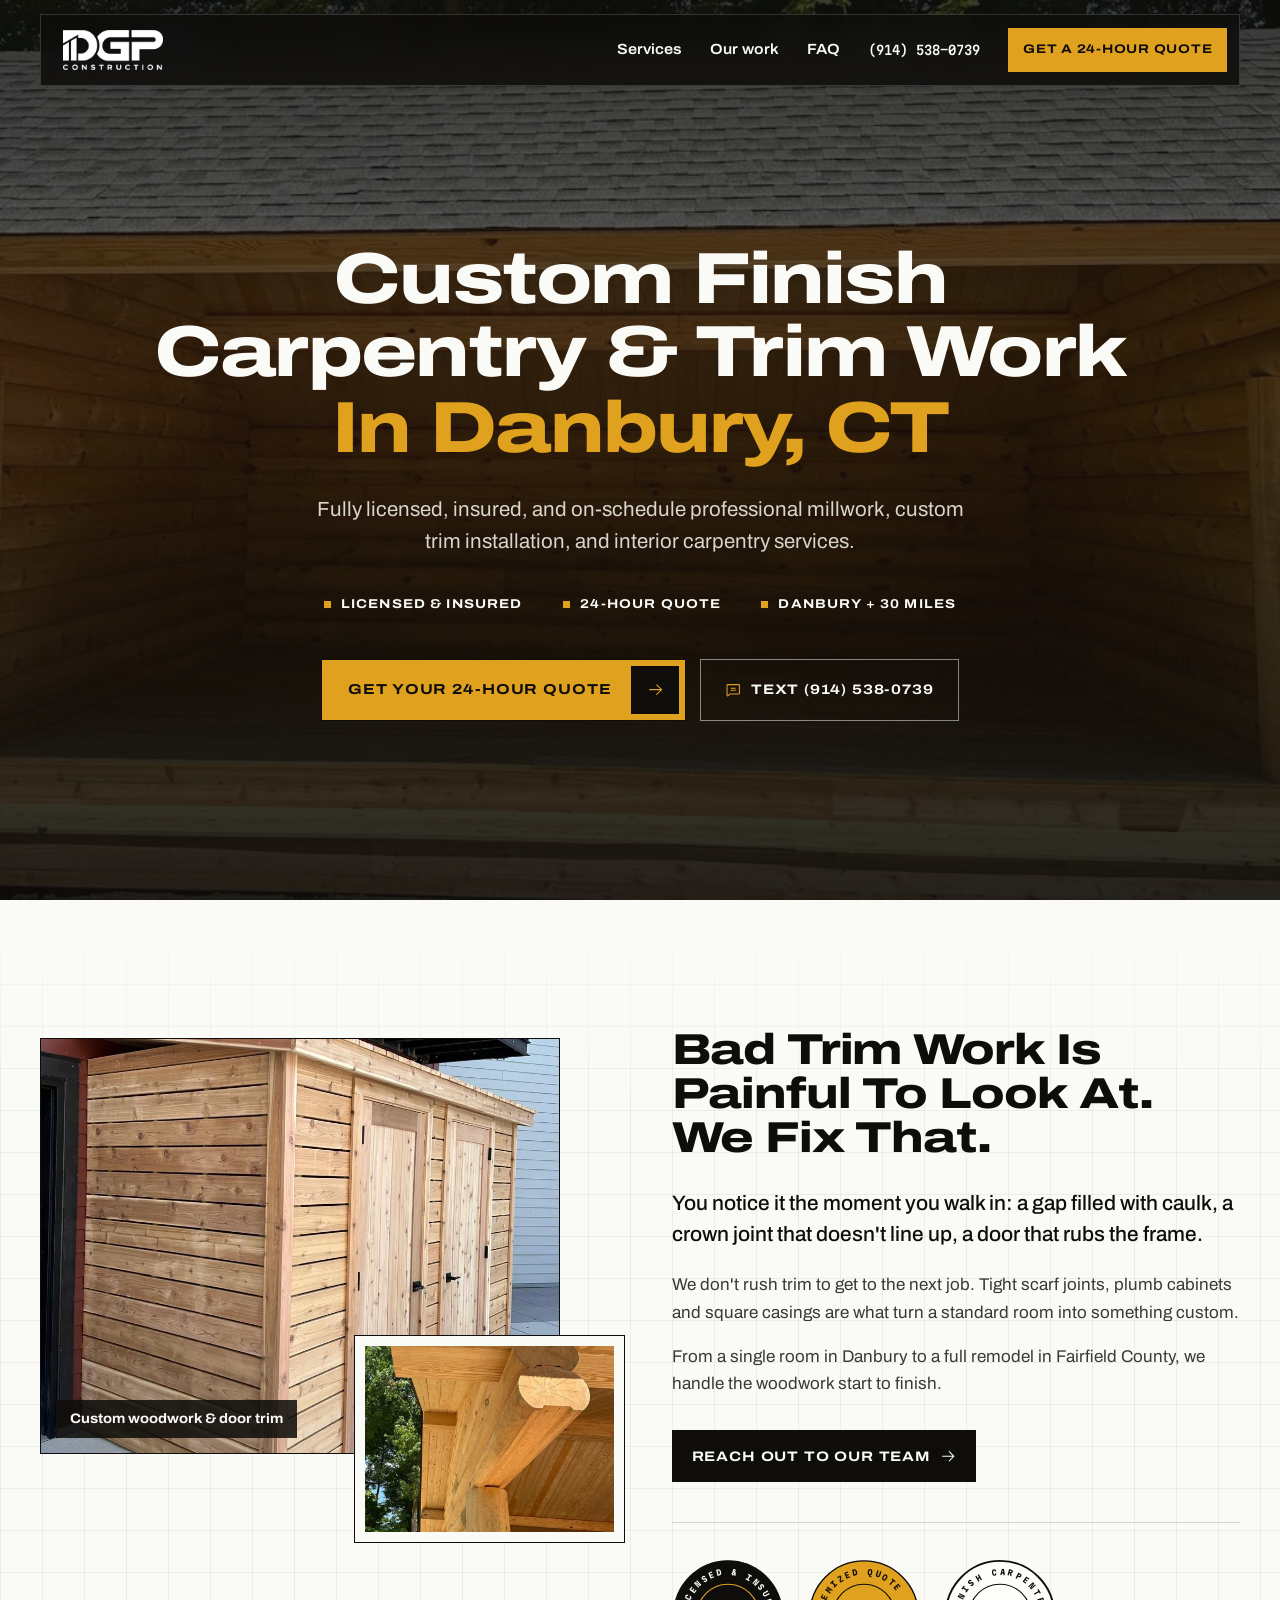
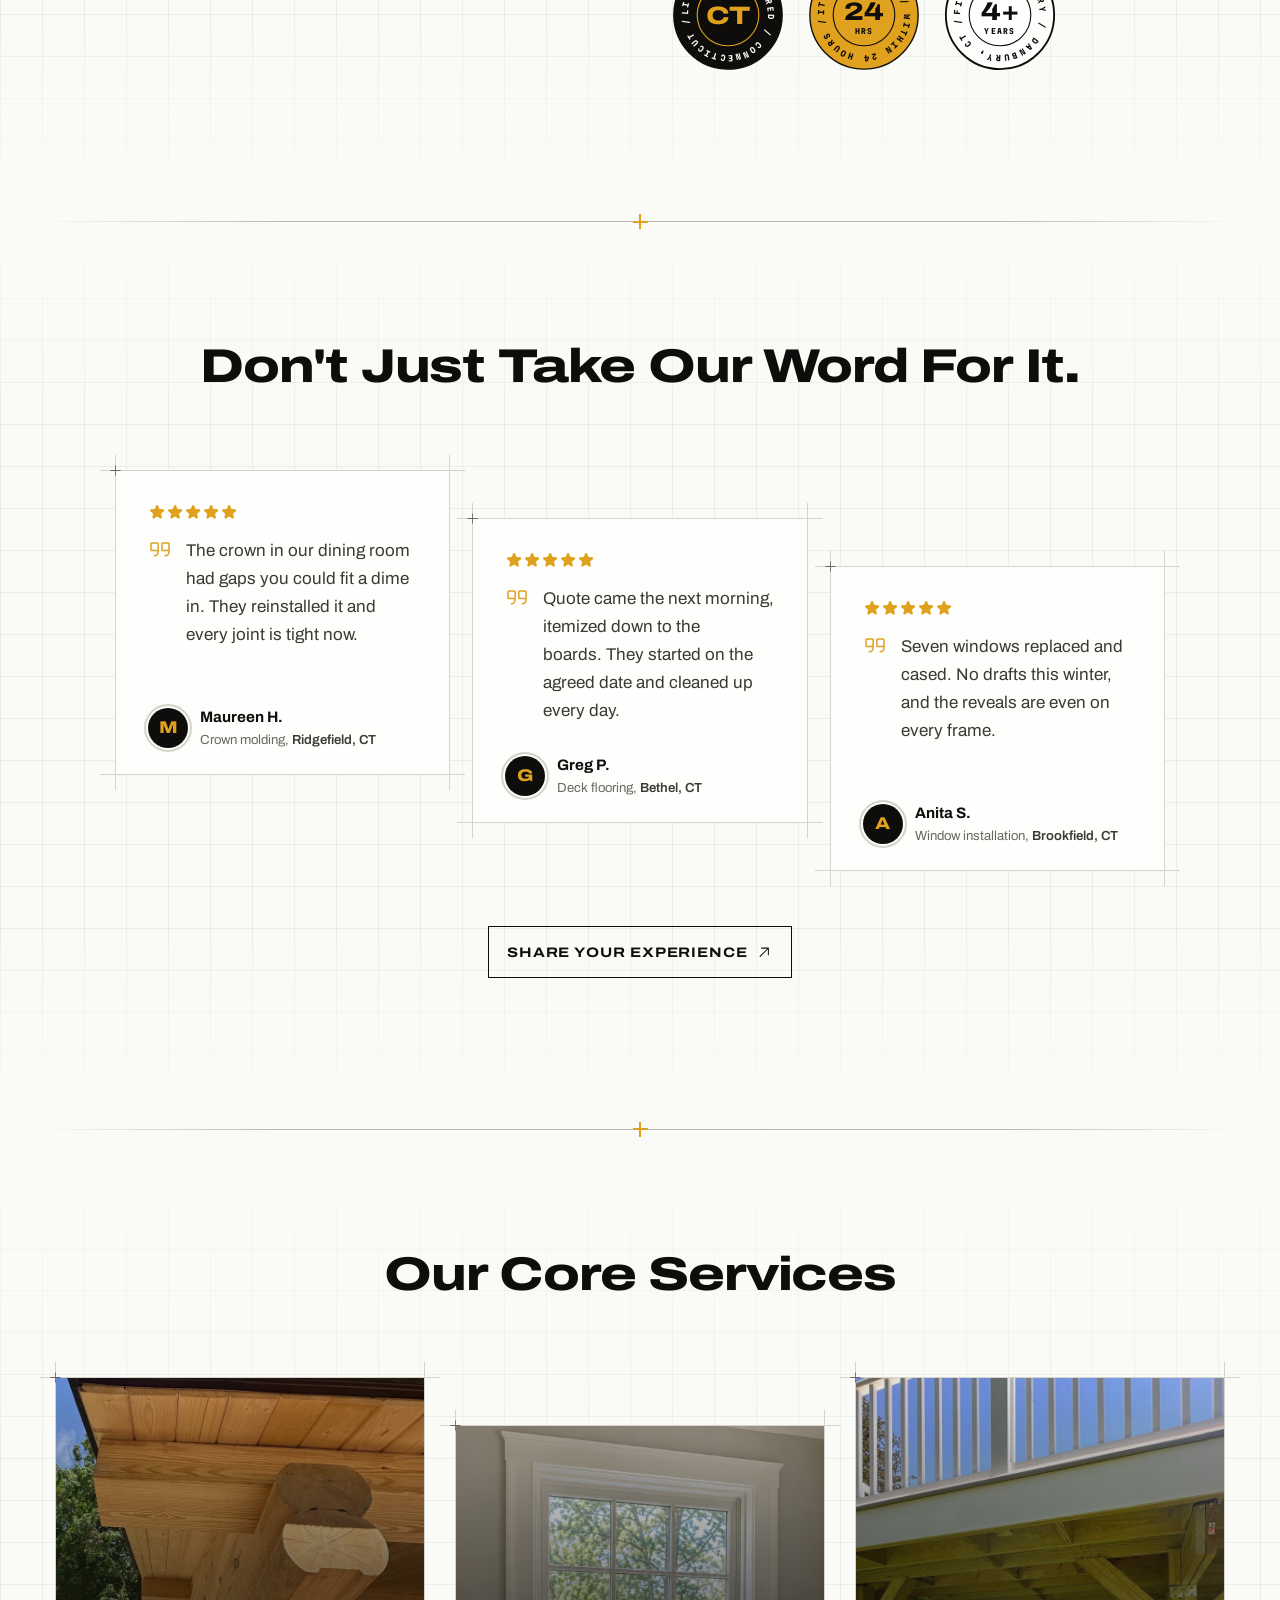
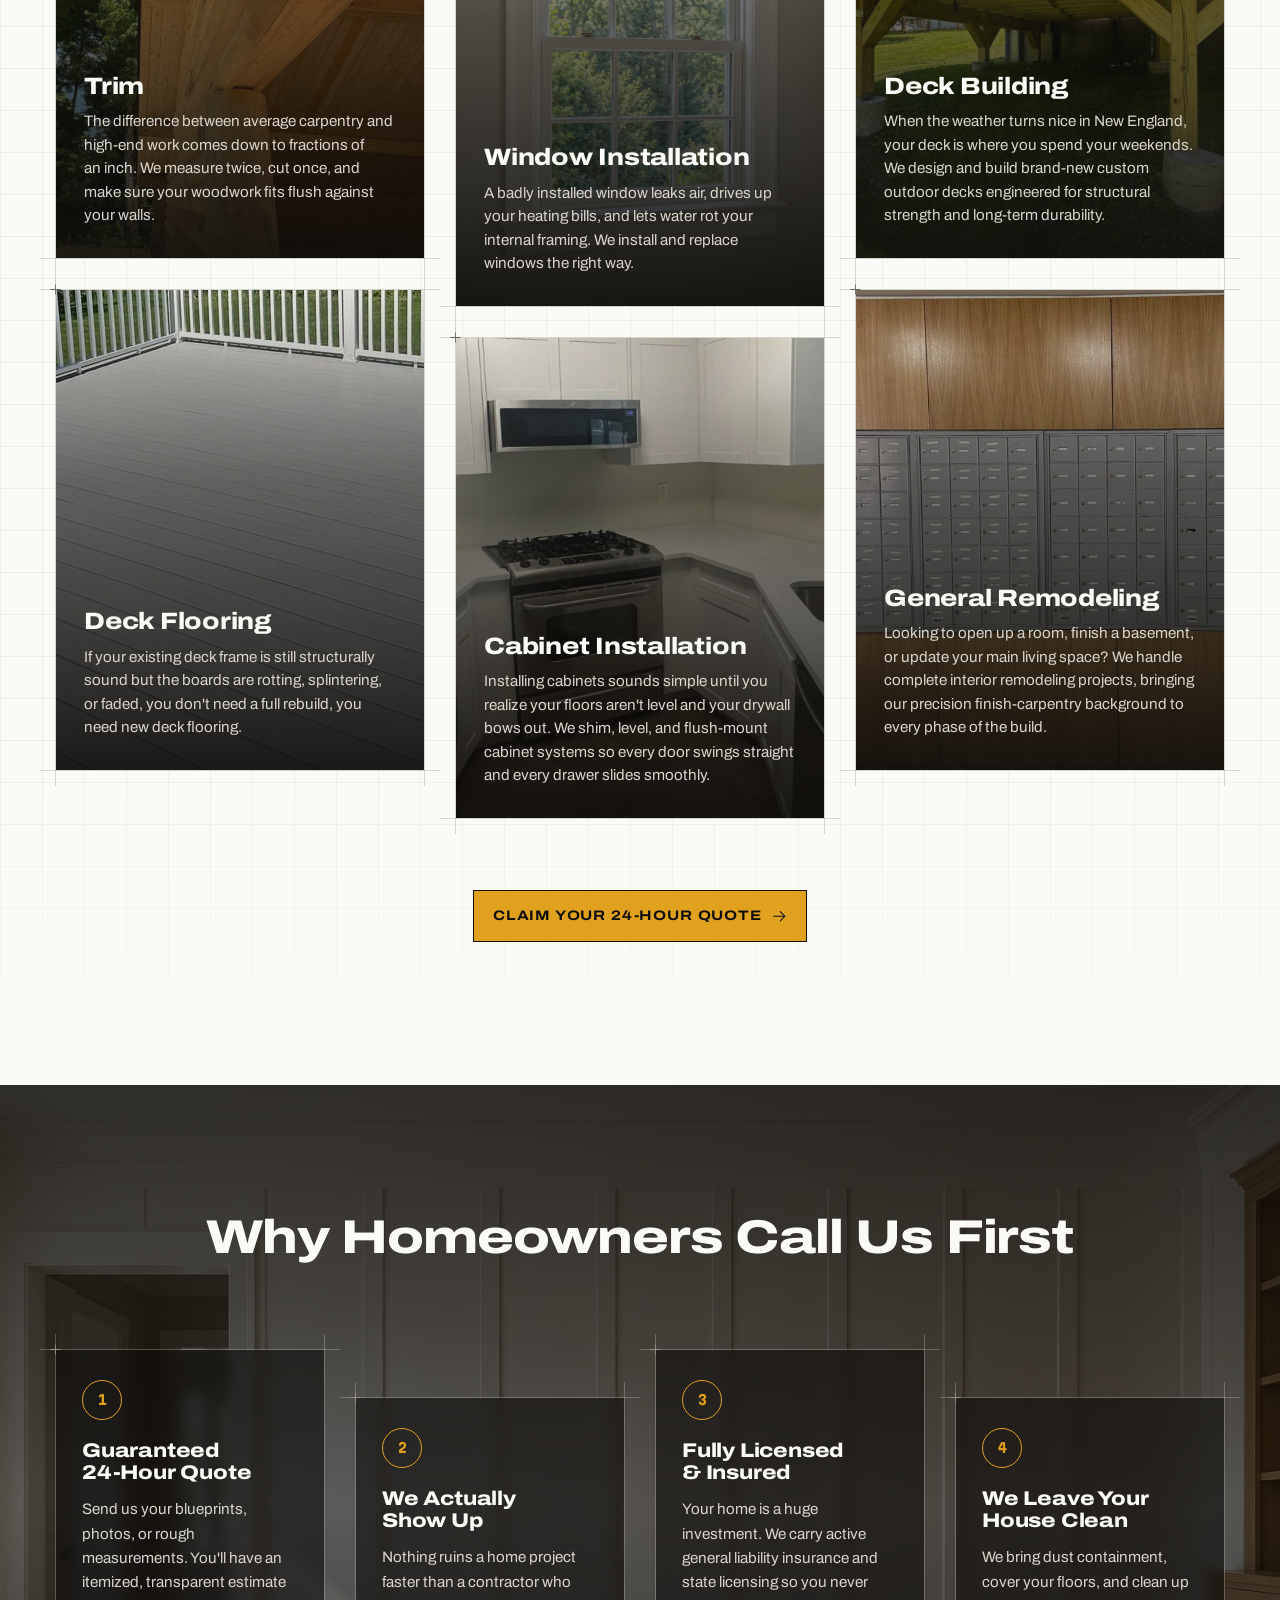
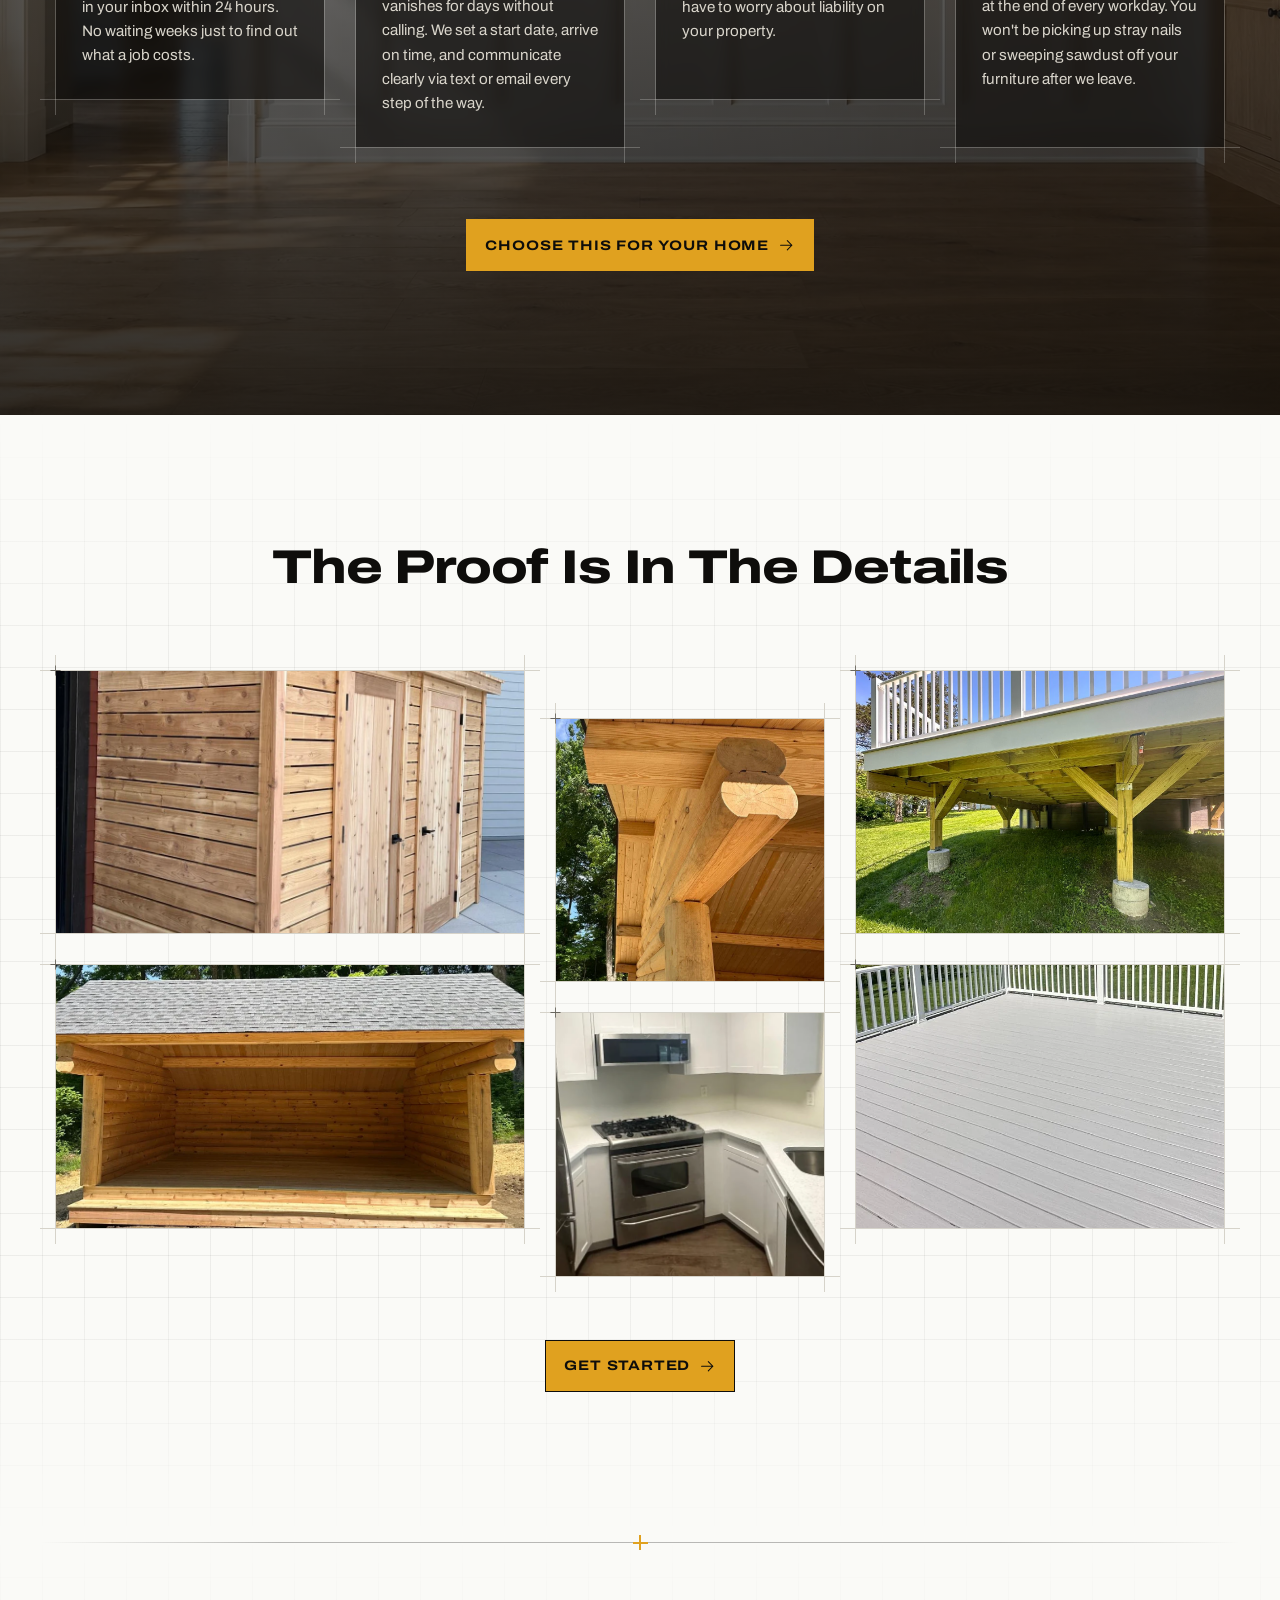
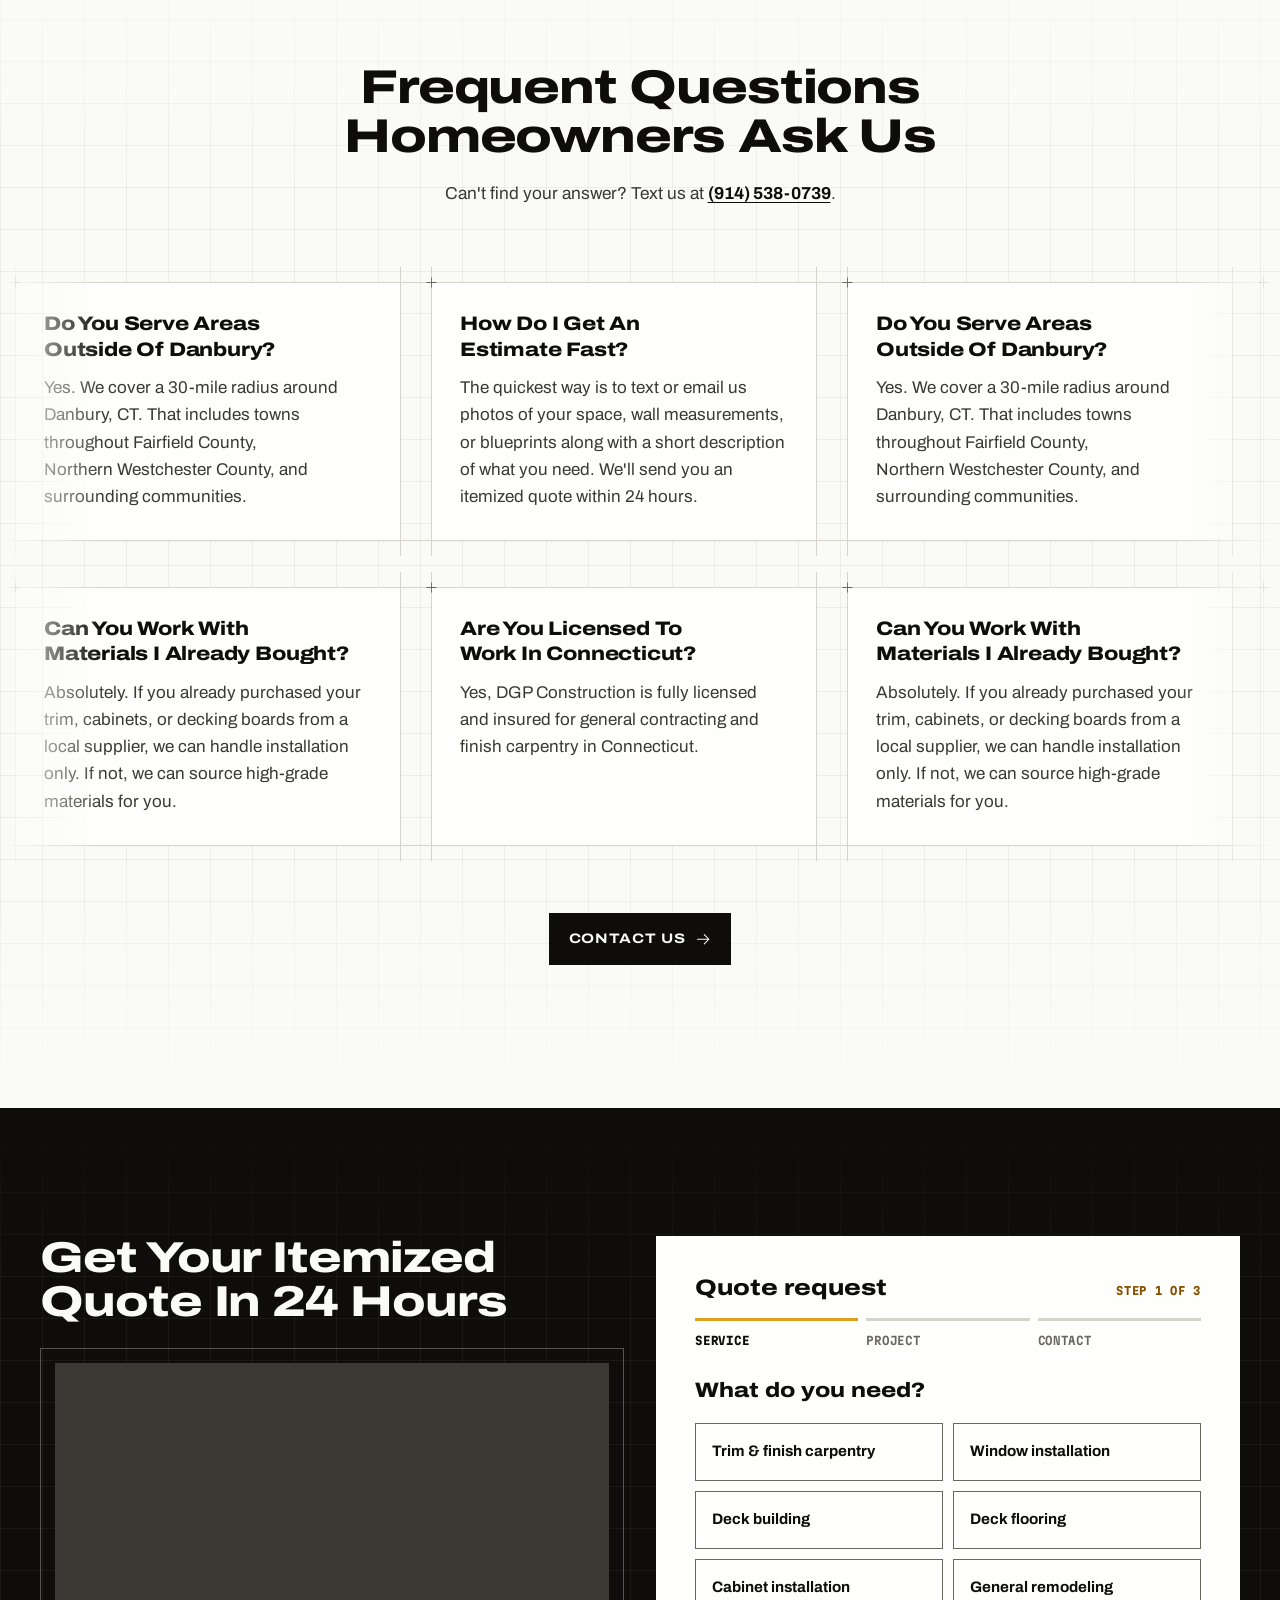
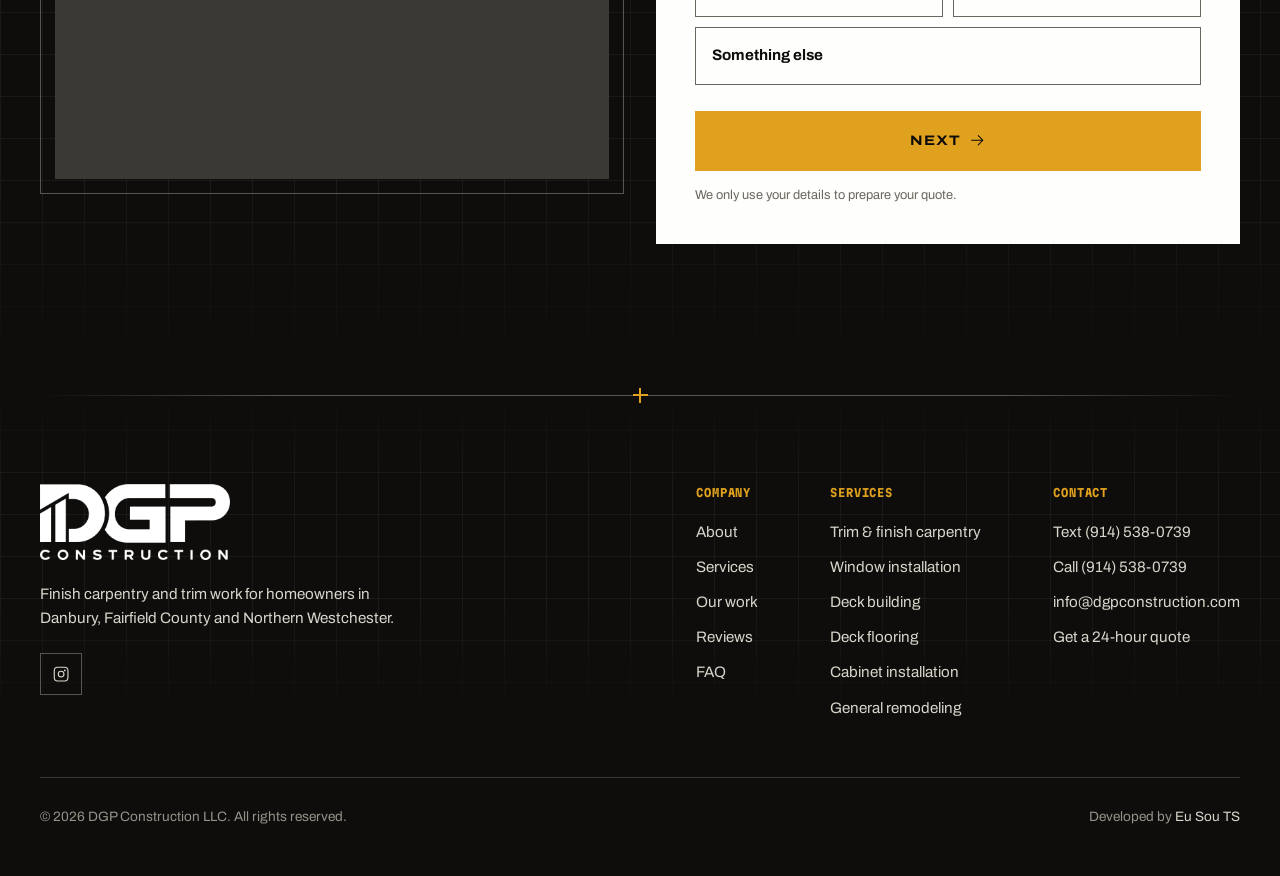
==== index.html @ db38c170 "DGP Construction one page site Static HTML/CSS/JS site for DGP Construction LLC (finish carpentry, D" ====
<!doctype html>
<html lang="en">
<head>
  <meta charset="utf-8">
  <meta name="viewport" content="width=device-width, initial-scale=1">
  <title>Finish Carpentry & Trim Work in Danbury, CT | DGP Construction</title>
  <meta name="description" content="Licensed and insured finish carpentry in Danbury, CT. Custom trim, window installation, decks, cabinet installation and remodeling. Itemized quote within 24 hours.">
  <meta name="theme-color" content="#0E0D0B">
  <link rel="icon" href="assets/img/favicon.webp" type="image/webp">
  <link rel="apple-touch-icon" href="assets/img/DGP-LOGO.webp">

  <meta property="og:type" content="website">
  <meta property="og:title" content="DGP Construction | Finish Carpentry & Trim in Danbury, CT">
  <meta property="og:description" content="Custom trim, windows, decks and cabinets. Send photos, get an itemized quote within 24 hours.">
  <meta property="og:image" content="assets/img/dgp-timber-pavilion.webp">
  <meta name="twitter:card" content="summary_large_image">

  <link rel="preload" href="assets/fonts/archivo-latin.woff2" as="font" type="font/woff2" crossorigin>
  <link rel="preload" href="assets/img/dgp-timber-pavilion.webp" as="image" fetchpriority="high">
  <link rel="stylesheet" href="assets/css/style.css">
  <script>
    (function (d) {
      if (window.matchMedia && !matchMedia("(prefers-reduced-motion: reduce)").matches) d.classList.add("js-draft");
      setTimeout(function () { if (!window.__dgp) d.classList.remove("js-draft"); }, 3000);
    })(document.documentElement);
  </script>

  <script type="application/ld+json">
  {
    "@context": "https://schema.org",
    "@type": "GeneralContractor",
    "name": "DGP Construction LLC",
    "telephone": "+1-914-538-0739",
    "email": "info@dgpconstruction.com",
    "image": "assets/img/DGP-LOGO.webp",
    "address": { "@type": "PostalAddress", "addressLocality": "Danbury", "addressRegion": "CT", "addressCountry": "US" },
    "areaServed": { "@type": "GeoCircle", "geoMidpoint": { "@type": "GeoCoordinates", "latitude": 41.3948, "longitude": -73.454 }, "geoRadius": "48280" },
    "sameAs": ["https://www.instagram.com/dgpconstruction_/"],
    "makesOffer": [
      { "@type": "Offer", "itemOffered": { "@type": "Service", "name": "Trim and finish carpentry" } },
      { "@type": "Offer", "itemOffered": { "@type": "Service", "name": "Window installation" } },
      { "@type": "Offer", "itemOffered": { "@type": "Service", "name": "Deck building" } },
      { "@type": "Offer", "itemOffered": { "@type": "Service", "name": "Deck flooring" } },
      { "@type": "Offer", "itemOffered": { "@type": "Service", "name": "Cabinet installation" } },
      { "@type": "Offer", "itemOffered": { "@type": "Service", "name": "General remodeling" } }
    ]
  }
  </script>
</head>
<body>
  <a class="skip" href="#main">Skip to content</a>

  <!-- ============ HEADER ============ -->
  <header class="site-header" id="top">
    <div class="wrap">
      <div class="header-row">
      <a class="brand" href="#hero" aria-label="DGP Construction, back to top">
        <img src="assets/img/DGP-LOGO-WHITE.webp" alt="DGP Construction" width="1100" height="440">
      </a>
      <nav class="nav" id="nav" aria-label="Main">
        <a href="#services">Services</a>
        <a href="#work">Our work</a>
        <a href="#faq">FAQ</a>
        <a class="nav-phone" href="tel:+19145380739">(914) 538-0739</a>
      </nav>
      <a class="btn btn-gold btn-sm header-cta" href="#quote">Get a 24-hour quote</a>
      <button class="nav-toggle" type="button" aria-expanded="false" aria-controls="nav" aria-label="Open menu">
        <span></span><span></span>
      </button>
    </div>
    </div>
  </header>

  <main id="main">

    <!-- ============ HERO ============ -->
    <section class="hero" id="hero" aria-labelledby="hero-title">
      <div class="hero-bg" aria-hidden="true">
        <!-- Selected photograph from the client-provided Google Drive; see docs/images/SELECTION.json. -->
        <img src="assets/img/dgp-timber-pavilion.webp" alt="" width="1365" height="635" fetchpriority="high">
      </div>
      <div class="wrap hero-inner">
        <h1 id="hero-title"><span class="h1-main">Custom finish carpentry &amp; trim work</span> <span class="h1-accent">in Danbury, CT</span></h1>
        <p class="lede">Fully licensed, insured, and on-schedule professional millwork, custom trim installation, and interior carpentry services.</p>
        <ul class="hero-proof" aria-label="What you get">
          <li>Licensed &amp; insured</li>
          <li>24-hour quote</li>
          <li>Danbury + 30 miles</li>
        </ul>
        <div class="hero-actions">
          <a class="btn btn-gold btn-hero" href="#quote"><span>Get your 24-hour quote</span><span class="btn-ico" aria-hidden="true"><svg class="ico"><use href="#i-arrow-right"/></svg></span></a>
          <a class="btn btn-ghost" href="sms:+19145380739"><svg class="ico" aria-hidden="true"><use href="#i-chat-text"/></svg>Text (914) 538-0739</a>
        </div>
      </div>
    </section>

    <!-- ============ ABOUT ============ -->
    <section class="about sheet" id="about" aria-labelledby="about-title">
      <div class="wrap about-grid">
        <!-- Selected client-provided project photography; see docs/images/SELECTION.json. -->
        <div class="about-media">
          <figure class="about-main">
            <img src="assets/img/dgp-custom-cedar-storage.webp" alt="Completed custom wood storage enclosure with two framed doors" loading="lazy" width="980" height="1070">
            <figcaption class="photo-tag">Custom woodwork &amp; door trim</figcaption>
          </figure>
          <figure class="about-inset">
            <img src="assets/img/dgp-timber-joinery.webp" alt="Close-up of a completed timber beam, post and wood ceiling joint" loading="lazy" width="790" height="1080">
          </figure>
        </div>

        <div class="about-copy">
          <h2 id="about-title"><span class="h2-line">Bad trim work is</span> <span class="h2-line">painful to look at.</span> <span class="h2-line">We fix that.</span></h2>
          <p class="about-lead">You notice it the moment you walk in: a gap filled with caulk, a crown joint that doesn't line up, a door that rubs the frame.</p>
          <p>We don't rush trim to get to the next job. Tight scarf joints, plumb cabinets and square casings are what turn a standard room into something custom.</p>
          <p>From a single room in Danbury to a full remodel in Fairfield County, we handle the woodwork start to finish.</p>
          <a class="btn btn-ink" href="#quote">Reach out to our team <svg class="ico" aria-hidden="true"><use href="#i-arrow-right"/></svg></a>
          <!-- seals show client-declared facts only (no third-party certifications) -->
          <div class="seals">
            <svg class="seal seal-ink" viewBox="0 0 120 120" role="img" aria-label="Licensed and insured in Connecticut">
              <defs><path id="seal-a" d="M60 60 m-43 0 a43 43 0 1 1 86 0 a43 43 0 1 1 -86 0"/></defs>
              <circle class="seal-disc" cx="60" cy="60" r="58"/>
              <circle class="seal-inner" cx="60" cy="60" r="33"/>
              <text class="seal-ring"><textPath href="#seal-a" textLength="266" lengthAdjust="spacing">LICENSED &amp; INSURED / CONNECTICUT /</textPath></text>
              <text class="seal-big" x="60" y="70" text-anchor="middle">CT</text>
              
            </svg>
            <svg class="seal seal-gold" viewBox="0 0 120 120" role="img" aria-label="Itemized quote within 24 hours">
              <defs><path id="seal-b" d="M60 60 m-43 0 a43 43 0 1 1 86 0 a43 43 0 1 1 -86 0"/></defs>
              <circle class="seal-disc" cx="60" cy="60" r="58"/>
              <circle class="seal-inner" cx="60" cy="60" r="33"/>
              <text class="seal-ring"><textPath href="#seal-b" textLength="266" lengthAdjust="spacing">ITEMIZED QUOTE / WITHIN 24 HOURS /</textPath></text>
              <text class="seal-big" x="60" y="65" text-anchor="middle">24</text>
              <text class="seal-small" x="60" y="80" text-anchor="middle">HRS</text>
            </svg>
            <svg class="seal seal-line" viewBox="0 0 120 120" role="img" aria-label="Over 4 years of finish carpentry experience">
              <defs><path id="seal-c" d="M60 60 m-43 0 a43 43 0 1 1 86 0 a43 43 0 1 1 -86 0"/></defs>
              <circle class="seal-disc" cx="60" cy="60" r="58"/>
              <circle class="seal-inner" cx="60" cy="60" r="33"/>
              <text class="seal-ring"><textPath href="#seal-c" textLength="266" lengthAdjust="spacing">FINISH CARPENTRY / DANBURY, CT /</textPath></text>
              <text class="seal-big" x="60" y="65" text-anchor="middle">4+</text>
              <text class="seal-small" x="60" y="80" text-anchor="middle">YEARS</text>
            </svg>
          </div>
        </div>
      </div>
    </section>

    <!-- ============ REVIEWS ============ -->
    <!--
      EXAMPLE TESTIMONIALS. These are layout placeholders, NOT real reviews.
      Replace every quote, name and town below with real client reviews
      (Google Business Profile) before the site goes live.
    -->
    <section class="reviews sheet" id="reviews" aria-labelledby="reviews-title">
      <div class="wrap">
        <div class="reviews-head">
          <h2 id="reviews-title">Don't just take our word for it.</h2>
        </div>
        <div class="t-grid">
          <figure class="t-card" data-placeholder="review">
            <span class="t-v t-l" aria-hidden="true"></span><span class="t-v t-r" aria-hidden="true"></span>
            <span class="t-h t-t" aria-hidden="true"></span><span class="t-h t-b" aria-hidden="true"></span>
            <svg class="t-decor" aria-hidden="true"><use href="#i-plus"/></svg>
            <div class="t-body">
              <div class="stars" role="img" aria-label="5 out of 5 stars"><svg viewBox="0 0 100 20" aria-hidden="true"><use href="#stars5"/></svg></div>
              <blockquote>
                <svg class="t-quote" aria-hidden="true"><use href="#i-quotes"/></svg>
                <p>The crown in our dining room had gaps you could fit a dime in. They reinstalled it and every joint is tight now.</p>
              </blockquote>
            </div>
            <figcaption>
              <span class="t-avatar" aria-hidden="true">M</span>
              <span class="t-who"><cite>Maureen H.</cite><span class="t-role">Crown molding, <b>Ridgefield, CT</b></span></span>
            </figcaption>
          </figure>
          <figure class="t-card" data-placeholder="review">
            <span class="t-v t-l" aria-hidden="true"></span><span class="t-v t-r" aria-hidden="true"></span>
            <span class="t-h t-t" aria-hidden="true"></span><span class="t-h t-b" aria-hidden="true"></span>
            <svg class="t-decor" aria-hidden="true"><use href="#i-plus"/></svg>
            <div class="t-body">
              <div class="stars" role="img" aria-label="5 out of 5 stars"><svg viewBox="0 0 100 20" aria-hidden="true"><use href="#stars5"/></svg></div>
              <blockquote>
                <svg class="t-quote" aria-hidden="true"><use href="#i-quotes"/></svg>
                <p>Quote came the next morning, itemized down to the boards. They started on the agreed date and cleaned up every day.</p>
              </blockquote>
            </div>
            <figcaption>
              <span class="t-avatar" aria-hidden="true">G</span>
              <span class="t-who"><cite>Greg P.</cite><span class="t-role">Deck flooring, <b>Bethel, CT</b></span></span>
            </figcaption>
          </figure>
          <figure class="t-card" data-placeholder="review">
            <span class="t-v t-l" aria-hidden="true"></span><span class="t-v t-r" aria-hidden="true"></span>
            <span class="t-h t-t" aria-hidden="true"></span><span class="t-h t-b" aria-hidden="true"></span>
            <svg class="t-decor" aria-hidden="true"><use href="#i-plus"/></svg>
            <div class="t-body">
              <div class="stars" role="img" aria-label="5 out of 5 stars"><svg viewBox="0 0 100 20" aria-hidden="true"><use href="#stars5"/></svg></div>
              <blockquote>
                <svg class="t-quote" aria-hidden="true"><use href="#i-quotes"/></svg>
                <p>Seven windows replaced and cased. No drafts this winter, and the reveals are even on every frame.</p>
              </blockquote>
            </div>
            <figcaption>
              <span class="t-avatar" aria-hidden="true">A</span>
              <span class="t-who"><cite>Anita S.</cite><span class="t-role">Window installation, <b>Brookfield, CT</b></span></span>
            </figcaption>
          </figure>
        </div>
        <div class="reviews-cta">
          <!-- Replace with the Google Business Profile review link once the profile is live -->
          <a class="btn btn-line" href="https://www.google.com/search?q=DGP+Construction+Danbury+CT" target="_blank" rel="noopener">Share your experience <svg class="ico" aria-hidden="true"><use href="#i-arrow-up-right"/></svg></a>
        </div>
      </div>
    </section>

    <!-- ============ SERVICES ============ -->
    <section class="services sheet" id="services" aria-labelledby="services-title">
      <div class="wrap">
        <div class="services-head">
          <h2 id="services-title">Our core services</h2>
        </div>
        <!-- Client photography with one generated illustration for Window Installation. See docs/images/SELECTION.json and GENERATED.json. -->
        <div class="s-grid">
          <article class="s-card">
            <span class="t-v t-l" aria-hidden="true"></span><span class="t-v t-r" aria-hidden="true"></span>
            <span class="t-h t-t" aria-hidden="true"></span><span class="t-h t-b" aria-hidden="true"></span>
            <svg class="t-decor" aria-hidden="true"><use href="#i-plus"/></svg>
            <div class="s-media"><img src="assets/img/dgp-timber-joinery.webp" alt="Close-up of a completed timber beam, post and wood ceiling joint" loading="lazy" width="790" height="1080"></div>
            <div class="s-body">
              <h3>Trim</h3>
              <p>The difference between average carpentry and high-end work comes down to fractions of an inch. We measure twice, cut once, and make sure your woodwork fits flush against your walls.</p>
            </div>
          </article>
          <article class="s-card">
            <span class="t-v t-l" aria-hidden="true"></span><span class="t-v t-r" aria-hidden="true"></span>
            <span class="t-h t-t" aria-hidden="true"></span><span class="t-h t-b" aria-hidden="true"></span>
            <svg class="t-decor" aria-hidden="true"><use href="#i-plus"/></svg>
            <!-- Generated illustrative image requested by the client; provenance and prompt in docs/images/GENERATED.json. -->
            <div class="s-media"><img src="assets/img/svc-window-generated.webp" alt="A clean double-hung window with white wood casing, sill and apron" loading="lazy" width="1122" height="1402"></div>
            <div class="s-body">
              <h3>Window installation</h3>
              <p>A badly installed window leaks air, drives up your heating bills, and lets water rot your internal framing. We install and replace windows the right way.</p>
            </div>
          </article>
          <article class="s-card">
            <span class="t-v t-l" aria-hidden="true"></span><span class="t-v t-r" aria-hidden="true"></span>
            <span class="t-h t-t" aria-hidden="true"></span><span class="t-h t-b" aria-hidden="true"></span>
            <svg class="t-decor" aria-hidden="true"><use href="#i-plus"/></svg>
            <div class="s-media"><img src="assets/img/dgp-deck-structure.webp" alt="Completed raised deck with wood posts, bracing and white railings" loading="lazy" width="1300" height="1000"></div>
            <div class="s-body">
              <h3>Deck building</h3>
              <p>When the weather turns nice in New England, your deck is where you spend your weekends. We design and build brand-new custom outdoor decks engineered for structural strength and long-term durability.</p>
            </div>
          </article>
          <article class="s-card">
            <span class="t-v t-l" aria-hidden="true"></span><span class="t-v t-r" aria-hidden="true"></span>
            <span class="t-h t-t" aria-hidden="true"></span><span class="t-h t-b" aria-hidden="true"></span>
            <svg class="t-decor" aria-hidden="true"><use href="#i-plus"/></svg>
            <div class="s-media"><img src="assets/img/dgp-composite-deck-floor.webp" alt="Clean installed composite deck boards with evenly spaced joints" loading="lazy" width="730" height="480"></div>
            <div class="s-body">
              <h3>Deck flooring</h3>
              <p>If your existing deck frame is still structurally sound but the boards are rotting, splintering, or faded, you don't need a full rebuild, you need new deck flooring.</p>
            </div>
          </article>
          <article class="s-card">
            <span class="t-v t-l" aria-hidden="true"></span><span class="t-v t-r" aria-hidden="true"></span>
            <span class="t-h t-t" aria-hidden="true"></span><span class="t-h t-b" aria-hidden="true"></span>
            <svg class="t-decor" aria-hidden="true"><use href="#i-plus"/></svg>
            <div class="s-media"><img src="assets/img/dgp-white-cabinet-detail.webp" alt="Detail of installed white Shaker cabinets, stainless microwave and range" loading="lazy" width="550" height="615"></div>
            <div class="s-body">
              <h3>Cabinet installation</h3>
              <p>Installing cabinets sounds simple until you realize your floors aren't level and your drywall bows out. We shim, level, and flush-mount cabinet systems so every door swings straight and every drawer slides smoothly.</p>
            </div>
          </article>
          <article class="s-card">
            <span class="t-v t-l" aria-hidden="true"></span><span class="t-v t-r" aria-hidden="true"></span>
            <span class="t-h t-t" aria-hidden="true"></span><span class="t-h t-b" aria-hidden="true"></span>
            <svg class="t-decor" aria-hidden="true"><use href="#i-plus"/></svg>
            <div class="s-media"><img src="assets/img/dgp-wood-paneling.webp" alt="Completed wood wall paneling surrounding a bank of mailboxes" loading="lazy" width="1440" height="760"></div>
            <div class="s-body">
              <h3>General remodeling</h3>
              <p>Looking to open up a room, finish a basement, or update your main living space? We handle complete interior remodeling projects, bringing our precision finish-carpentry background to every phase of the build.</p>
            </div>
          </article>
        </div>
        <div class="section-cta">
          <a class="btn btn-gold" href="#quote">Claim your 24-hour quote <svg class="ico" aria-hidden="true"><use href="#i-arrow-right"/></svg></a>
        </div>
      </div>
    </section>

    <!-- ============ WHY US ============ -->
    <section class="why sheet sheet-dark" id="why" aria-labelledby="why-title">
      <div class="why-bg" aria-hidden="true">
        <!-- Generated illustrative background requested by the client; see docs/images/GENERATED.json. -->
        <img src="assets/img/why-finish-carpentry-generated.webp" alt="" loading="lazy" width="1536" height="1024">
      </div>
      <div class="wrap">
        <h2 id="why-title">Why homeowners call us first</h2>
        <ol class="why-cards">
          <li class="w-card">
            <span class="t-v t-l" aria-hidden="true"></span><span class="t-v t-r" aria-hidden="true"></span>
            <span class="t-h t-t" aria-hidden="true"></span><span class="t-h t-b" aria-hidden="true"></span>
            <svg class="t-decor" aria-hidden="true"><use href="#i-plus"/></svg>
            <span class="w-num" aria-hidden="true">1</span>
            <h3>Guaranteed 24-hour quote</h3>
            <p>Send us your blueprints, photos, or rough measurements. You'll have an itemized, transparent estimate in your inbox within 24 hours. No waiting weeks just to find out what a job costs.</p>
          </li>
          <li class="w-card">
            <span class="t-v t-l" aria-hidden="true"></span><span class="t-v t-r" aria-hidden="true"></span>
            <span class="t-h t-t" aria-hidden="true"></span><span class="t-h t-b" aria-hidden="true"></span>
            <svg class="t-decor" aria-hidden="true"><use href="#i-plus"/></svg>
            <span class="w-num" aria-hidden="true">2</span>
            <h3>We actually show up</h3>
            <p>Nothing ruins a home project faster than a contractor who vanishes for days without calling. We set a start date, arrive on time, and communicate clearly via text or email every step of the way.</p>
          </li>
          <li class="w-card">
            <span class="t-v t-l" aria-hidden="true"></span><span class="t-v t-r" aria-hidden="true"></span>
            <span class="t-h t-t" aria-hidden="true"></span><span class="t-h t-b" aria-hidden="true"></span>
            <svg class="t-decor" aria-hidden="true"><use href="#i-plus"/></svg>
            <span class="w-num" aria-hidden="true">3</span>
            <h3>Fully licensed &amp; insured</h3>
            <p>Your home is a huge investment. We carry active general liability insurance and state licensing so you never have to worry about liability on your property.</p>
          </li>
          <li class="w-card">
            <span class="t-v t-l" aria-hidden="true"></span><span class="t-v t-r" aria-hidden="true"></span>
            <span class="t-h t-t" aria-hidden="true"></span><span class="t-h t-b" aria-hidden="true"></span>
            <svg class="t-decor" aria-hidden="true"><use href="#i-plus"/></svg>
            <span class="w-num" aria-hidden="true">4</span>
            <h3>We leave your house clean</h3>
            <p>We bring dust containment, cover your floors, and clean up at the end of every workday. You won't be picking up stray nails or sweeping sawdust off your furniture after we leave.</p>
          </li>
        </ol>
        <div class="why-cta">
          <a class="btn btn-gold" href="#quote">Choose this for your home <svg class="ico" aria-hidden="true"><use href="#i-arrow-right"/></svg></a>
        </div>
      </div>
    </section>

    <!-- ============ PORTFOLIO ============ -->
    <!-- Selected client-provided project photography; see docs/images/SELECTION.json. -->
    <section class="work sheet" id="work" aria-labelledby="work-title">
      <div class="wrap">
        <div class="work-head">
          <h2 id="work-title">The proof is in the details</h2>
        </div>
        <div class="gallery">
          <figure class="g g-a"><span class="t-v t-l" aria-hidden="true"></span><span class="t-v t-r" aria-hidden="true"></span><span class="t-h t-t" aria-hidden="true"></span><span class="t-h t-b" aria-hidden="true"></span><svg class="t-decor" aria-hidden="true"><use href="#i-plus"/></svg><div class="g-img"><img src="assets/img/dgp-custom-cedar-storage.webp" alt="Completed custom wood storage enclosure with two framed doors" loading="lazy" width="980" height="1070"></div></figure>
          <figure class="g g-b"><span class="t-v t-l" aria-hidden="true"></span><span class="t-v t-r" aria-hidden="true"></span><span class="t-h t-t" aria-hidden="true"></span><span class="t-h t-b" aria-hidden="true"></span><svg class="t-decor" aria-hidden="true"><use href="#i-plus"/></svg><div class="g-img"><img src="assets/img/dgp-timber-joinery.webp" alt="Close-up of a completed timber beam, post and wood ceiling joint" loading="lazy" width="790" height="1080"></div></figure>
          <figure class="g g-c"><span class="t-v t-l" aria-hidden="true"></span><span class="t-v t-r" aria-hidden="true"></span><span class="t-h t-t" aria-hidden="true"></span><span class="t-h t-b" aria-hidden="true"></span><svg class="t-decor" aria-hidden="true"><use href="#i-plus"/></svg><div class="g-img"><img src="assets/img/dgp-white-cabinet-detail.webp" alt="Detail of installed white Shaker cabinets, stainless microwave and range" loading="lazy" width="550" height="615"></div></figure>
          <figure class="g g-d"><span class="t-v t-l" aria-hidden="true"></span><span class="t-v t-r" aria-hidden="true"></span><span class="t-h t-t" aria-hidden="true"></span><span class="t-h t-b" aria-hidden="true"></span><svg class="t-decor" aria-hidden="true"><use href="#i-plus"/></svg><div class="g-img"><img src="assets/img/dgp-deck-structure.webp" alt="Completed raised deck with wood posts, bracing and white railings" loading="lazy" width="1300" height="1000"></div></figure>
          <figure class="g g-e"><span class="t-v t-l" aria-hidden="true"></span><span class="t-v t-r" aria-hidden="true"></span><span class="t-h t-t" aria-hidden="true"></span><span class="t-h t-b" aria-hidden="true"></span><svg class="t-decor" aria-hidden="true"><use href="#i-plus"/></svg><div class="g-img"><img src="assets/img/dgp-timber-pavilion.webp" alt="Finished timber pavilion with a shingled roof and clean wood interior" loading="lazy" width="1365" height="635"></div></figure>
          <figure class="g g-f"><span class="t-v t-l" aria-hidden="true"></span><span class="t-v t-r" aria-hidden="true"></span><span class="t-h t-t" aria-hidden="true"></span><span class="t-h t-b" aria-hidden="true"></span><svg class="t-decor" aria-hidden="true"><use href="#i-plus"/></svg><div class="g-img"><img src="assets/img/dgp-composite-deck-floor.webp" alt="Clean installed composite deck boards with evenly spaced joints" loading="lazy" width="730" height="480"></div></figure>
        </div>
        <div class="work-cta">
          <a class="btn btn-gold" href="#quote">Get started <svg class="ico" aria-hidden="true"><use href="#i-arrow-right"/></svg></a>
        </div>
      </div>
    </section>

    <!-- ============ FAQ ============ -->
    <section class="faq sheet" id="faq" aria-labelledby="faq-title">
      <div class="wrap faq-head">
        <h2 id="faq-title">Frequent questions homeowners ask us</h2>
        <p class="faq-sub">Can't find your answer? Text us at <a href="sms:+19145380739">(914) 538-0739</a>.</p>
      </div>
      <div class="faq-rows">
        <div class="faq-row faq-row-a">
          <div class="faq-track">
          <div class="faq-group">
            <article class="faq-card">
              <span class="t-v t-l" aria-hidden="true"></span><span class="t-v t-r" aria-hidden="true"></span>
              <span class="t-h t-t" aria-hidden="true"></span><span class="t-h t-b" aria-hidden="true"></span>
              <svg class="t-decor" aria-hidden="true"><use href="#i-plus"/></svg>
              <h3>Do you serve areas outside of Danbury?</h3>
              <p>Yes. We cover a 30-mile radius around Danbury, CT. That includes towns throughout Fairfield County, Northern Westchester County, and surrounding communities.</p>
            </article>
            <article class="faq-card">
              <span class="t-v t-l" aria-hidden="true"></span><span class="t-v t-r" aria-hidden="true"></span>
              <span class="t-h t-t" aria-hidden="true"></span><span class="t-h t-b" aria-hidden="true"></span>
              <svg class="t-decor" aria-hidden="true"><use href="#i-plus"/></svg>
              <h3>How do I get an estimate fast?</h3>
              <p>The quickest way is to text or email us photos of your space, wall measurements, or blueprints along with a short description of what you need. We'll send you an itemized quote within 24 hours.</p>
            </article>
            <article class="faq-card" aria-hidden="true">
              <span class="t-v t-l" aria-hidden="true"></span><span class="t-v t-r" aria-hidden="true"></span>
              <span class="t-h t-t" aria-hidden="true"></span><span class="t-h t-b" aria-hidden="true"></span>
              <svg class="t-decor" aria-hidden="true"><use href="#i-plus"/></svg>
              <h3>Do you serve areas outside of Danbury?</h3>
              <p>Yes. We cover a 30-mile radius around Danbury, CT. That includes towns throughout Fairfield County, Northern Westchester County, and surrounding communities.</p>
            </article>
            <article class="faq-card" aria-hidden="true">
              <span class="t-v t-l" aria-hidden="true"></span><span class="t-v t-r" aria-hidden="true"></span>
              <span class="t-h t-t" aria-hidden="true"></span><span class="t-h t-b" aria-hidden="true"></span>
              <svg class="t-decor" aria-hidden="true"><use href="#i-plus"/></svg>
              <h3>How do I get an estimate fast?</h3>
              <p>The quickest way is to text or email us photos of your space, wall measurements, or blueprints along with a short description of what you need. We'll send you an itemized quote within 24 hours.</p>
            </article>
          </div>
          <div class="faq-group" aria-hidden="true">
            <article class="faq-card" aria-hidden="true">
              <span class="t-v t-l" aria-hidden="true"></span><span class="t-v t-r" aria-hidden="true"></span>
              <span class="t-h t-t" aria-hidden="true"></span><span class="t-h t-b" aria-hidden="true"></span>
              <svg class="t-decor" aria-hidden="true"><use href="#i-plus"/></svg>
              <h3>Do you serve areas outside of Danbury?</h3>
              <p>Yes. We cover a 30-mile radius around Danbury, CT. That includes towns throughout Fairfield County, Northern Westchester County, and surrounding communities.</p>
            </article>
            <article class="faq-card" aria-hidden="true">
              <span class="t-v t-l" aria-hidden="true"></span><span class="t-v t-r" aria-hidden="true"></span>
              <span class="t-h t-t" aria-hidden="true"></span><span class="t-h t-b" aria-hidden="true"></span>
              <svg class="t-decor" aria-hidden="true"><use href="#i-plus"/></svg>
              <h3>How do I get an estimate fast?</h3>
              <p>The quickest way is to text or email us photos of your space, wall measurements, or blueprints along with a short description of what you need. We'll send you an itemized quote within 24 hours.</p>
            </article>
            <article class="faq-card" aria-hidden="true">
              <span class="t-v t-l" aria-hidden="true"></span><span class="t-v t-r" aria-hidden="true"></span>
              <span class="t-h t-t" aria-hidden="true"></span><span class="t-h t-b" aria-hidden="true"></span>
              <svg class="t-decor" aria-hidden="true"><use href="#i-plus"/></svg>
              <h3>Do you serve areas outside of Danbury?</h3>
              <p>Yes. We cover a 30-mile radius around Danbury, CT. That includes towns throughout Fairfield County, Northern Westchester County, and surrounding communities.</p>
            </article>
            <article class="faq-card" aria-hidden="true">
              <span class="t-v t-l" aria-hidden="true"></span><span class="t-v t-r" aria-hidden="true"></span>
              <span class="t-h t-t" aria-hidden="true"></span><span class="t-h t-b" aria-hidden="true"></span>
              <svg class="t-decor" aria-hidden="true"><use href="#i-plus"/></svg>
              <h3>How do I get an estimate fast?</h3>
              <p>The quickest way is to text or email us photos of your space, wall measurements, or blueprints along with a short description of what you need. We'll send you an itemized quote within 24 hours.</p>
            </article>
          </div>
          </div>
        </div>
        <div class="faq-row faq-row-b">
          <div class="faq-track">
          <div class="faq-group">
            <article class="faq-card">
              <span class="t-v t-l" aria-hidden="true"></span><span class="t-v t-r" aria-hidden="true"></span>
              <span class="t-h t-t" aria-hidden="true"></span><span class="t-h t-b" aria-hidden="true"></span>
              <svg class="t-decor" aria-hidden="true"><use href="#i-plus"/></svg>
              <h3>Can you work with materials I already bought?</h3>
              <p>Absolutely. If you already purchased your trim, cabinets, or decking boards from a local supplier, we can handle installation only. If not, we can source high-grade materials for you.</p>
            </article>
            <article class="faq-card">
              <span class="t-v t-l" aria-hidden="true"></span><span class="t-v t-r" aria-hidden="true"></span>
              <span class="t-h t-t" aria-hidden="true"></span><span class="t-h t-b" aria-hidden="true"></span>
              <svg class="t-decor" aria-hidden="true"><use href="#i-plus"/></svg>
              <h3>Are you licensed to work in Connecticut?</h3>
              <p>Yes, DGP Construction is fully licensed and insured for general contracting and finish carpentry in Connecticut.</p>
            </article>
            <article class="faq-card" aria-hidden="true">
              <span class="t-v t-l" aria-hidden="true"></span><span class="t-v t-r" aria-hidden="true"></span>
              <span class="t-h t-t" aria-hidden="true"></span><span class="t-h t-b" aria-hidden="true"></span>
              <svg class="t-decor" aria-hidden="true"><use href="#i-plus"/></svg>
              <h3>Can you work with materials I already bought?</h3>
              <p>Absolutely. If you already purchased your trim, cabinets, or decking boards from a local supplier, we can handle installation only. If not, we can source high-grade materials for you.</p>
            </article>
            <article class="faq-card" aria-hidden="true">
              <span class="t-v t-l" aria-hidden="true"></span><span class="t-v t-r" aria-hidden="true"></span>
              <span class="t-h t-t" aria-hidden="true"></span><span class="t-h t-b" aria-hidden="true"></span>
              <svg class="t-decor" aria-hidden="true"><use href="#i-plus"/></svg>
              <h3>Are you licensed to work in Connecticut?</h3>
              <p>Yes, DGP Construction is fully licensed and insured for general contracting and finish carpentry in Connecticut.</p>
            </article>
          </div>
          <div class="faq-group" aria-hidden="true">
            <article class="faq-card" aria-hidden="true">
              <span class="t-v t-l" aria-hidden="true"></span><span class="t-v t-r" aria-hidden="true"></span>
              <span class="t-h t-t" aria-hidden="true"></span><span class="t-h t-b" aria-hidden="true"></span>
              <svg class="t-decor" aria-hidden="true"><use href="#i-plus"/></svg>
              <h3>Can you work with materials I already bought?</h3>
              <p>Absolutely. If you already purchased your trim, cabinets, or decking boards from a local supplier, we can handle installation only. If not, we can source high-grade materials for you.</p>
            </article>
            <article class="faq-card" aria-hidden="true">
              <span class="t-v t-l" aria-hidden="true"></span><span class="t-v t-r" aria-hidden="true"></span>
              <span class="t-h t-t" aria-hidden="true"></span><span class="t-h t-b" aria-hidden="true"></span>
              <svg class="t-decor" aria-hidden="true"><use href="#i-plus"/></svg>
              <h3>Are you licensed to work in Connecticut?</h3>
              <p>Yes, DGP Construction is fully licensed and insured for general contracting and finish carpentry in Connecticut.</p>
            </article>
            <article class="faq-card" aria-hidden="true">
              <span class="t-v t-l" aria-hidden="true"></span><span class="t-v t-r" aria-hidden="true"></span>
              <span class="t-h t-t" aria-hidden="true"></span><span class="t-h t-b" aria-hidden="true"></span>
              <svg class="t-decor" aria-hidden="true"><use href="#i-plus"/></svg>
              <h3>Can you work with materials I already bought?</h3>
              <p>Absolutely. If you already purchased your trim, cabinets, or decking boards from a local supplier, we can handle installation only. If not, we can source high-grade materials for you.</p>
            </article>
            <article class="faq-card" aria-hidden="true">
              <span class="t-v t-l" aria-hidden="true"></span><span class="t-v t-r" aria-hidden="true"></span>
              <span class="t-h t-t" aria-hidden="true"></span><span class="t-h t-b" aria-hidden="true"></span>
              <svg class="t-decor" aria-hidden="true"><use href="#i-plus"/></svg>
              <h3>Are you licensed to work in Connecticut?</h3>
              <p>Yes, DGP Construction is fully licensed and insured for general contracting and finish carpentry in Connecticut.</p>
            </article>
          </div>
          </div>
        </div>
      </div>
      <div class="wrap faq-cta">
        <a class="btn btn-ink" href="#quote">Contact us <svg class="ico" aria-hidden="true"><use href="#i-arrow-right"/></svg></a>
      </div>
    </section>

    <!-- ============ CONTACT: SITE PLAN + FORM ============ -->
    <section class="contact sheet sheet-dark" id="quote" aria-labelledby="quote-title">
      <div class="wrap contact-grid">
        <div class="contact-intro">
          <h2 id="quote-title"><span class="h2-line">Get your itemized</span> <span class="h2-line">quote in 24 hours</span></h2>

          <figure class="site-plan">
            <!-- Service area map: centered on Danbury, CT (no street address on purpose) -->
            <iframe class="map-embed" title="Map of the DGP Construction service area around Danbury, Connecticut" src="https://www.google.com/maps?q=Danbury,+CT&amp;z=9&amp;hl=en&amp;output=embed" loading="lazy" referrerpolicy="no-referrer-when-downgrade" allowfullscreen></iframe>
          </figure>
        </div>

        <!--
          FORM: frontend only. Lead delivery is not wired yet.
          Set the form "action" (Formspree, PHP, CRM webhook) and remove the
          success simulation in assets/js/main.js.
        -->
        <form class="quote-form" id="quote-form" novalidate>
          <div class="form-head">
            <p class="form-title">Quote request</p>
            <p class="form-meta" id="step-count" aria-live="polite">Step 1 of 3</p>
          </div>
          <ol class="form-steps" aria-hidden="true">
            <li class="is-current">Service</li>
            <li>Project</li>
            <li>Contact</li>
          </ol>

          <fieldset class="step is-active" data-step="1" aria-describedby="f-service-err">
            <legend class="step-title" tabindex="-1">What do you need?</legend>
            <div class="choice-grid">
              <label class="choice"><input type="radio" name="service" value="Trim / finish carpentry" required><span>Trim &amp; finish carpentry</span></label>
              <label class="choice"><input type="radio" name="service" value="Window installation" required><span>Window installation</span></label>
              <label class="choice"><input type="radio" name="service" value="Deck building" required><span>Deck building</span></label>
              <label class="choice"><input type="radio" name="service" value="Deck flooring" required><span>Deck flooring</span></label>
              <label class="choice"><input type="radio" name="service" value="Cabinet installation" required><span>Cabinet installation</span></label>
              <label class="choice"><input type="radio" name="service" value="General remodeling" required><span>General remodeling</span></label>
              <label class="choice"><input type="radio" name="service" value="Something else" required><span>Something else</span></label>
            </div>
            <p class="err" id="f-service-err">Choose the service you need.</p>
          </fieldset>

          <fieldset class="step" data-step="2" hidden>
            <legend class="step-title" tabindex="-1">Tell us about the project</legend>
            <div class="field">
              <label for="f-town">Town or ZIP</label>
              <input id="f-town" name="town" type="text" autocomplete="postal-code" placeholder="Danbury, 06810">
            </div>
            <div class="field">
              <label for="f-msg">Project details <span class="opt">(optional)</span></label>
              <textarea id="f-msg" name="message" rows="4" placeholder="Rooms, rough sizes, materials you already have, timing."></textarea>
            </div>
          </fieldset>

          <fieldset class="step" data-step="3" hidden>
            <legend class="step-title" tabindex="-1">Where should we send your quote?</legend>
            <div class="field">
              <label for="f-name">Full name</label>
              <input id="f-name" name="name" type="text" autocomplete="name" required aria-describedby="f-name-err">
              <p class="err" id="f-name-err">Please enter your name.</p>
            </div>
            <div class="field-row">
              <div class="field">
                <label for="f-phone">Mobile phone</label>
                <input id="f-phone" name="phone" type="tel" autocomplete="tel" inputmode="tel" placeholder="(203) 555-0123" required aria-describedby="f-phone-err">
                <p class="err" id="f-phone-err">Enter a phone number we can text.</p>
              </div>
              <div class="field">
                <label for="f-email">Email</label>
                <input id="f-email" name="email" type="email" autocomplete="email" placeholder="you@email.com" required aria-describedby="f-email-err">
                <p class="err" id="f-email-err">Enter a valid email address.</p>
              </div>
            </div>
          </fieldset>

          <div class="form-nav">
            <button class="btn btn-line form-back" type="button" hidden>Back</button>
            <button class="btn btn-gold form-next" type="button"><span>Next</span><svg class="ico" aria-hidden="true"><use href="#i-arrow-right"/></svg></button>
            <button class="btn btn-gold form-submit" type="submit" hidden><span class="btn-label">Send for my 24-hour quote</span><svg class="ico" aria-hidden="true"><use href="#i-arrow-right"/></svg></button>
          </div>
          <p class="form-fine">We only use your details to prepare your quote.</p>

          <div class="form-done" id="form-done" tabindex="-1" hidden>
            <svg class="done-mark" viewBox="0 0 48 48" aria-hidden="true"><path d="M8 25l10 10 22-22"/></svg>
            <p class="form-title">Request received.</p>
            <p>Your itemized quote is on its way within 24 hours. Have more photos? Text them to <a href="sms:+19145380739">(914) 538-0739</a>.</p>
          </div>
        </form>
      </div>
    </section>
  </main>

  <!-- ============ FOOTER ============ -->
  <footer class="site-footer">
    <div class="wrap">
      <div class="f-top">
        <div class="f-brand">
          <a href="#hero" aria-label="DGP Construction, back to top"><img src="assets/img/DGP-LOGO-WHITE.webp" alt="DGP Construction" width="1100" height="440" loading="lazy"></a>
          <p>Finish carpentry and trim work for homeowners in Danbury, Fairfield County and Northern Westchester.</p>
          <ul class="f-social">
            <li><a href="https://www.instagram.com/dgpconstruction_/" target="_blank" rel="noopener" aria-label="DGP Construction on Instagram"><svg class="ico" aria-hidden="true"><use href="#i-instagram"/></svg></a></li>
          </ul>
        </div>
        <div class="f-cols">
          <div>
            <p class="f-title">Company</p>
            <ul>
              <li><a href="#about">About</a></li>
              <li><a href="#services">Services</a></li>
              <li><a href="#work">Our work</a></li>
              <li><a href="#reviews">Reviews</a></li>
              <li><a href="#faq">FAQ</a></li>
            </ul>
          </div>
          <div>
            <p class="f-title">Services</p>
            <ul>
              <li><a href="#services">Trim &amp; finish carpentry</a></li>
              <li><a href="#services">Window installation</a></li>
              <li><a href="#services">Deck building</a></li>
              <li><a href="#services">Deck flooring</a></li>
              <li><a href="#services">Cabinet installation</a></li>
              <li><a href="#services">General remodeling</a></li>
            </ul>
          </div>
          <div>
            <p class="f-title">Contact</p>
            <ul>
              <li><a href="sms:+19145380739">Text (914) 538-0739</a></li>
              <li><a href="tel:+19145380739">Call (914) 538-0739</a></li>
              <!-- PLACEHOLDER EMAIL: replace when the domain is set -->
              <li><a href="mailto:info@dgpconstruction.com">info@dgpconstruction.com</a></li>
              <li><a href="#quote">Get a 24-hour quote</a></li>
            </ul>
          </div>
        </div>
      </div>
      <div class="f-bottom">
        <p>&copy; <span id="year">2026</span> DGP Construction LLC. All rights reserved.</p>
        <p class="f-credit">Developed by <a href="https://eusouts.com.br/" target="_blank" rel="noopener">Eu Sou TS</a></p>
      </div>
    </div>
  </footer>

  <!-- mobile action bar -->
  <nav class="action-bar" aria-label="Quick contact">
    <a href="sms:+19145380739"><svg class="ico" aria-hidden="true"><use href="#i-chat-text"/></svg>Text us</a>
    <a href="tel:+19145380739"><svg class="ico" aria-hidden="true"><use href="#i-phone"/></svg>Call</a>
    <a class="ab-quote" href="#quote">24-hour quote</a>
  </nav>

  <!-- icon sprite: Phosphor Icons v2.1.1 (MIT), regular weight; star in fill weight -->
  <svg class="sprite" width="0" height="0" aria-hidden="true">
    <symbol id="i-arrow-right" viewBox="0 0 256 256"><path d="M221.66,133.66l-72,72a8,8,0,0,1-11.32-11.32L196.69,136H40a8,8,0,0,1,0-16H196.69L138.34,61.66a8,8,0,0,1,11.32-11.32l72,72A8,8,0,0,1,221.66,133.66Z"/></symbol>
    <symbol id="i-chat-text" viewBox="0 0 256 256"><path d="M216,48H40A16,16,0,0,0,24,64V224a15.85,15.85,0,0,0,9.24,14.5A16.13,16.13,0,0,0,40,240a15.89,15.89,0,0,0,10.25-3.78l.09-.07L83,208H216a16,16,0,0,0,16-16V64A16,16,0,0,0,216,48ZM40,224h0ZM216,192H80a8,8,0,0,0-5.23,1.95L40,224V64H216ZM88,112a8,8,0,0,1,8-8h64a8,8,0,0,1,0,16H96A8,8,0,0,1,88,112Zm0,32a8,8,0,0,1,8-8h64a8,8,0,1,1,0,16H96A8,8,0,0,1,88,144Z"/></symbol>
    <symbol id="i-phone" viewBox="0 0 256 256"><path d="M222.37,158.46l-47.11-21.11-.13-.06a16,16,0,0,0-15.17,1.4,8.12,8.12,0,0,0-.75.56L134.87,160c-15.42-7.49-31.34-23.29-38.83-38.51l20.78-24.71c.2-.25.39-.5.57-.77a16,16,0,0,0,1.32-15.06l0-.12L97.54,33.64a16,16,0,0,0-16.62-9.52A56.26,56.26,0,0,0,32,80c0,79.4,64.6,144,144,144a56.26,56.26,0,0,0,55.88-48.92A16,16,0,0,0,222.37,158.46ZM176,208A128.14,128.14,0,0,1,48,80,40.2,40.2,0,0,1,82.87,40a.61.61,0,0,0,0,.12l21,47L83.2,111.86a6.13,6.13,0,0,0-.57.77,16,16,0,0,0-1,15.7c9.06,18.53,27.73,37.06,46.46,46.11a16,16,0,0,0,15.75-1.14,8.44,8.44,0,0,0,.74-.56L168.89,152l47,21.05h0s.08,0,.11,0A40.21,40.21,0,0,1,176,208Z"/></symbol>
    <symbol id="i-envelope-simple" viewBox="0 0 256 256"><path d="M224,48H32a8,8,0,0,0-8,8V192a16,16,0,0,0,16,16H216a16,16,0,0,0,16-16V56A8,8,0,0,0,224,48ZM203.43,64,128,133.15,52.57,64ZM216,192H40V74.19l82.59,75.71a8,8,0,0,0,10.82,0L216,74.19V192Z"/></symbol>
    <symbol id="i-upload-simple" viewBox="0 0 256 256"><path d="M224,144v64a8,8,0,0,1-8,8H40a8,8,0,0,1-8-8V144a8,8,0,0,1,16,0v56H208V144a8,8,0,0,1,16,0ZM93.66,77.66,120,51.31V144a8,8,0,0,0,16,0V51.31l26.34,26.35a8,8,0,0,0,11.32-11.32l-40-40a8,8,0,0,0-11.32,0l-40,40A8,8,0,0,0,93.66,77.66Z"/></symbol>
    <symbol id="i-arrow-up-right" viewBox="0 0 256 256"><path d="M200,64V168a8,8,0,0,1-16,0V83.31L69.66,197.66a8,8,0,0,1-11.32-11.32L172.69,72H88a8,8,0,0,1,0-16H192A8,8,0,0,1,200,64Z"/></symbol>
    <symbol id="i-quotes" viewBox="0 0 256 256"><path d="M100,56H40A16,16,0,0,0,24,72v64a16,16,0,0,0,16,16h60v8a32,32,0,0,1-32,32,8,8,0,0,0,0,16,48.05,48.05,0,0,0,48-48V72A16,16,0,0,0,100,56Zm0,80H40V72h60ZM216,56H156a16,16,0,0,0-16,16v64a16,16,0,0,0,16,16h60v8a32,32,0,0,1-32,32,8,8,0,0,0,0,16,48.05,48.05,0,0,0,48-48V72A16,16,0,0,0,216,56Zm0,80H156V72h60Z"/></symbol>
    <symbol id="i-plus" viewBox="0 0 256 256"><path d="M224,128a8,8,0,0,1-8,8H136v80a8,8,0,0,1-16,0V136H40a8,8,0,0,1,0-16h80V40a8,8,0,0,1,16,0v80h80A8,8,0,0,1,224,128Z"/></symbol>
    <symbol id="i-instagram" viewBox="0 0 256 256"><path d="M128,80a48,48,0,1,0,48,48A48.05,48.05,0,0,0,128,80Zm0,80a32,32,0,1,1,32-32A32,32,0,0,1,128,160ZM176,24H80A56.06,56.06,0,0,0,24,80v96a56.06,56.06,0,0,0,56,56h96a56.06,56.06,0,0,0,56-56V80A56.06,56.06,0,0,0,176,24Zm40,152a40,40,0,0,1-40,40H80a40,40,0,0,1-40-40V80A40,40,0,0,1,80,40h96a40,40,0,0,1,40,40ZM192,76a12,12,0,1,1-12-12A12,12,0,0,1,192,76Z"/></symbol>
    <symbol id="star" viewBox="0 0 256 256"><path d="M234.29,114.85l-45,38.83L203,211.75a16.4,16.4,0,0,1-24.5,17.82L128,198.49,77.47,229.57A16.4,16.4,0,0,1,53,211.75l13.76-58.07-45-38.83A16.46,16.46,0,0,1,31.08,86l59-4.76,22.76-55.08a16.36,16.36,0,0,1,30.27,0l22.75,55.08,59,4.76a16.46,16.46,0,0,1,9.37,28.86Z"/></symbol>
    
    <symbol id="stars5" viewBox="0 0 100 20"><use href="#star" x="0" width="18" height="18" y="1"/><use href="#star" x="20" width="18" height="18" y="1"/><use href="#star" x="40" width="18" height="18" y="1"/><use href="#star" x="60" width="18" height="18" y="1"/><use href="#star" x="80" width="18" height="18" y="1"/></symbol>
  </svg>

  <script src="assets/js/main.js" defer></script>
</body>
</html>
---- assets/css/style.css ----
/* ==========================================================
   DGP Construction | one page site
   World: millwork shop drawing. Black linework on white sheets,
   logo gold as the redline, black sheets for notes and the offer.
   ========================================================== */

@font-face { font-family: "Archivo"; font-style: normal; font-weight: 100 900; font-stretch: 62% 125%; font-display: swap; src: url("../fonts/archivo-latin.woff2") format("woff2"); }
@font-face { font-family: "Martian Mono"; font-style: normal; font-weight: 300 700; font-stretch: 75% 112.5%; font-display: swap; src: url("../fonts/martian-mono-latin.woff2") format("woff2"); }

:root {
  /* palette, sampled from the DGP logo */
  --ink: #0E0D0B;
  --ink-2: #3B3933;
  --ink-3: #6A675F;
  --line: #D6D3CA;
  --paper: #FAFAF7;
  --white: #FEFEFC;
  --gold: #E0A11F;
  --gold-hi: #F5C23E;
  --gold-lo: #B8720F;
  --gold-ink: #865100;
  --gold-soft: rgba(224, 161, 31, .2);
  --paper-2: #D9D5CB;
  --paper-3: #96928A;
  --error: #B3261E;

  --f-text: "Archivo", "Helvetica Neue", Arial, sans-serif;
  --f-mono: "Martian Mono", ui-monospace, "SFMono-Regular", Menlo, monospace;

  --wrap: 1280px;
  --gutter: clamp(16px, 4vw, 40px);
  --section: clamp(80px, 10vw, 140px);
  --header-h: 72px;

  --ease-out: cubic-bezier(.16, 1, .3, 1);

  /* drafting grid texture */
  --grid: 42px;
  --grid-ink: rgba(14, 13, 11, .055);
  --grid-paper: rgba(250, 250, 247, .05);
}

/* ---------- reset / base ---------- */
*, *::before, *::after { box-sizing: border-box; }
html { scroll-behavior: smooth; scroll-padding-top: calc(var(--header-h) + 36px); -webkit-text-size-adjust: 100%; }
body {
  margin: 0;
  background-color: var(--paper);
  color: var(--ink);
  font-family: var(--f-text);
  font-size: 1.0625rem;
  line-height: 1.6;
  font-stretch: 100%;
  -webkit-font-smoothing: antialiased;
  caret-color: var(--gold-lo);
}
img, svg { display: block; max-width: 100%; }
img { height: auto; }
a { color: inherit; text-underline-offset: .2em; text-decoration-thickness: 1px; }
p { margin: 0 0 1em; text-wrap: pretty; }
h1, h2, h3 { margin: 0; text-wrap: balance; text-transform: capitalize; }
ol, ul { margin: 0; padding: 0; list-style: none; }
figure { margin: 0; }
button, input, select, textarea { font: inherit; color: inherit; }

::selection { background: var(--gold); color: var(--ink); }
html { scrollbar-color: var(--ink-3) var(--paper); }
::-webkit-scrollbar { width: 12px; height: 12px; }
::-webkit-scrollbar-track { background: var(--paper); }
::-webkit-scrollbar-thumb { background: var(--ink-3); border: 3px solid var(--paper); }
::-webkit-scrollbar-thumb:hover { background: var(--ink); }

:focus-visible { outline: 2px solid var(--ink); outline-offset: 3px; }
.sheet-dark :focus-visible, .site-footer :focus-visible, .action-bar :focus-visible { outline-color: var(--gold); }
.sheet-dark .quote-form :focus-visible { outline-color: var(--ink); }

.wrap { width: 100%; max-width: calc(var(--wrap) + var(--gutter) * 2); margin-inline: auto; padding-inline: var(--gutter); }
.sprite { position: absolute; width: 0; height: 0; overflow: hidden; }
.sr-only { position: absolute !important; left: 0; top: 0; width: 1px; height: 1px; overflow: hidden; clip: rect(0 0 0 0); white-space: nowrap; }
.skip { position: absolute; left: 12px; top: -60px; z-index: 100; background: var(--gold); color: var(--ink); padding: 10px 16px; font-weight: 700; }
.skip:focus { top: 12px; }

/* ---------- type ---------- */
h1, h2 {
  font-weight: 800;
  font-stretch: 125%;
  letter-spacing: -0.025em;
  line-height: 1.02;
}
h1 { font-size: clamp(2.25rem, 1.2rem + 3.6vw, 4.35rem); }
h2 { font-size: clamp(1.85rem, 1.2rem + 2.2vw, 3.1rem); }
h3 { font-weight: 800; font-stretch: 118%; font-size: clamp(1.2rem, 1rem + .6vw, 1.5rem); line-height: 1.15; letter-spacing: -0.01em; }

.ico { width: 1.2em; height: 1.2em; flex: none; fill: currentColor; }

/* ---------- buttons ---------- */
.btn {
  --b: var(--ink);
  display: inline-flex; align-items: center; justify-content: center; gap: .65em;
  min-height: 52px;
  padding: .9em 1.35em;
  border: 1.5px solid var(--b);
  border-radius: 0;
  font-family: var(--f-text);
  font-size: .86rem; font-weight: 700; font-stretch: 118%;
  letter-spacing: .06em; text-transform: uppercase; line-height: 1.1;
  text-decoration: none; cursor: pointer;
  transition: background-color .2s var(--ease-out), color .2s var(--ease-out), border-color .2s var(--ease-out), transform .2s var(--ease-out);
}
.btn .ico { transition: transform .3s var(--ease-out); }
.btn:hover .ico { transform: translateX(3px); }
.btn:active { transform: translateY(1px); }
.btn-sm { min-height: 44px; padding: .7em 1.1em; font-size: .78rem; }
.btn-block { width: 100%; }

.btn-gold { background: var(--gold); color: var(--ink); }
.btn-gold:hover { background: var(--gold-hi); }
.btn-ink { background: var(--ink); color: var(--paper); }
.btn-ink:hover { background: var(--ink-2); }
.btn-line { background: transparent; color: var(--ink); }
.btn-line:hover { background: var(--ink); color: var(--paper); }
.sheet-dark .btn-gold { --b: var(--gold); }
.sheet-dark .btn-line { --b: var(--paper); color: var(--paper); }
.sheet-dark .btn-line:hover { background: var(--paper); color: var(--ink); }
.btn[disabled], .btn.is-loading { opacity: .6; cursor: progress; }

/* ---------- header ---------- */
.site-header { position: fixed; top: 14px; left: 0; right: 0; z-index: 50; pointer-events: none; }
.header-row {
  pointer-events: auto; display: flex; align-items: center; gap: 28px; height: var(--header-h);
  padding: 0 12px 0 22px; color: var(--paper);
  background: rgba(14, 13, 11, .84); backdrop-filter: saturate(140%) blur(12px);
  border: 1px solid rgba(250, 250, 247, .16);
}
.site-header :focus-visible { outline-color: var(--gold); }
.site-header .btn-gold { --b: var(--gold); }
.brand { display: block; padding: 6px 0; }
.brand img { height: 40px; width: auto; }
.nav { display: flex; align-items: center; gap: 28px; margin-left: auto; }
.nav a { font-size: .92rem; font-weight: 600; font-stretch: 108%; text-decoration: none; padding: 12px 0; background: linear-gradient(var(--gold), var(--gold)) left bottom / 0 2px no-repeat; transition: background-size .3s var(--ease-out); }
.nav a:hover, .nav a[aria-current="true"] { background-size: 100% 2px; }
.nav .nav-phone { font-family: var(--f-mono); font-stretch: 87.5%; font-size: .8rem; font-weight: 500; }
.nav-toggle { display: none; }

/* ---------- sheets ---------- */
.sheet { padding-block: var(--section) calc(var(--section) * 1.12); position: relative; }
.sheet-dark { background-color: var(--ink); color: var(--paper); border-top-color: var(--ink); }
/* drafting grid texture, faded out toward the top and bottom of every section */
.sheet, .site-footer { position: relative; isolation: isolate; }
.sheet::before, .site-footer::before {
  content: ""; position: absolute; inset: 0; z-index: -1; pointer-events: none;
  background-image: linear-gradient(var(--grid-line) 1px, transparent 1px), linear-gradient(90deg, var(--grid-line) 1px, transparent 1px);
  background-size: var(--grid) var(--grid);
  -webkit-mask-image: linear-gradient(180deg, transparent 0%, #000 22%, #000 78%, transparent 100%);
  mask-image: linear-gradient(180deg, transparent 0%, #000 22%, #000 78%, transparent 100%);
}
.sheet { --grid-line: var(--grid-ink); }
.site-footer::before { -webkit-mask-image: linear-gradient(180deg, transparent 0%, #000 18%, #000 45%, transparent 70%); mask-image: linear-gradient(180deg, transparent 0%, #000 18%, #000 45%, transparent 70%); }
/* section divider: hairline fading out at both ends, gold drafting cross in the middle */
.sheet:not(.notfound)::after, .site-footer::after {
  content: ""; position: absolute; top: 0; left: 50%; z-index: 1; pointer-events: none;
  width: min(var(--wrap), calc(100% - 2 * var(--gutter))); height: 15px; transform: translateX(-50%);
  background:
    linear-gradient(var(--gold), var(--gold)) center / 2px 15px no-repeat,
    linear-gradient(var(--gold), var(--gold)) center / 15px 2px no-repeat,
    linear-gradient(90deg, transparent, var(--divider) 20%, var(--divider) 80%, transparent) center / 100% 1px no-repeat;
}
.sheet { --divider: rgba(14, 13, 11, .28); }
/* no divider where a dark/photo section already marks the change */
#about::after, #why::after, #work::after, #quote::after { display: none; }
.sheet-dark, .site-footer { --divider: rgba(250, 250, 247, .3); }
.sheet-dark, .site-footer { --grid-line: var(--grid-paper); }
.sheet-dark h2 { color: var(--paper); }

/* ---------- drawings ---------- */
.drawing { width: 100%; height: auto; overflow: visible; }
.drawing path, .drawing circle { fill: none; stroke: var(--ink); stroke-linecap: square; }
.ln-heavy path, path.ln-heavy { stroke-width: 2.2; }
.ln-mid path, path.ln-mid { stroke-width: 1.2; }
.ln-thin path, path.ln-thin { stroke-width: .8; }
.ln-faint path { stroke-width: .9; stroke: var(--ink-3); }
.drawing .ln-dim, .ln-dim path { stroke: var(--ink-3); stroke-width: .8; }
.drawing .glass { stroke: var(--ink-3); }
.hatch-line { stroke: var(--ink-3); stroke-width: .8; }
.dim-text {
  font-family: var(--f-mono); font-stretch: 87.5%; font-size: 11.5px; font-weight: 500;
  fill: var(--ink-2); letter-spacing: .02em;
  paint-order: stroke; stroke: var(--paper); stroke-width: 5px; stroke-linejoin: round;
}
.redline path { stroke: var(--gold); stroke-width: 2.2; stroke-linecap: round; stroke-linejoin: round; }
.red-text {
  font-family: var(--f-mono); font-stretch: 87.5%; font-size: 11.5px; font-weight: 700;
  fill: var(--gold-ink); letter-spacing: .03em;
  paint-order: stroke; stroke: var(--paper); stroke-width: 5px; stroke-linejoin: round;
}

.bubble {
  display: inline-grid; place-items: center; flex: none;
  width: 34px; height: 34px; border-radius: 50%;
  border: 1.5px solid currentColor;
  font-family: var(--f-mono); font-stretch: 87.5%; font-size: .78rem; font-weight: 700; line-height: 1;
}
.bubble-gold { background: var(--gold); border-color: var(--gold); color: var(--ink); }

.drawing-caption, .why-photo figcaption, .site-plan figcaption {
  display: flex; align-items: center; gap: 12px;
  font-family: var(--f-mono); font-stretch: 87.5%; font-size: .78rem; line-height: 1.45; color: var(--ink-3);
  letter-spacing: .02em;
}
.drawing-caption strong, .site-plan figcaption strong { color: var(--ink); font-weight: 700; text-transform: uppercase; letter-spacing: .05em; }

/* drafting motion: content is visible by default; JS opts in */
.js-draft .draw { stroke-dasharray: 1 1; stroke-dashoffset: 1; }
.js-draft .drawing text, .js-draft .fade, .js-draft .tick { opacity: 0; }
.js-draft .is-drawn .draw { stroke-dashoffset: 0; transition: stroke-dashoffset 1.3s var(--ease-out); transition-delay: calc(var(--i, 0) * 70ms); }
.js-draft .is-drawn text, .js-draft .is-drawn .fade, .js-draft .is-drawn .tick { opacity: 1; transition: opacity .6s ease-out; transition-delay: calc(var(--t, 900) * 1ms); }

/* ---------- hero ---------- */
.lede { font-size: clamp(1.08rem, 1rem + .3vw, 1.25rem); color: var(--ink-2); max-width: 44ch; margin: 0; }
.hero-actions { display: flex; flex-wrap: wrap; gap: 12px; margin-top: 32px; }

/* hero: full-bleed photo under an ink overlay, centered offer */
.hero {
  position: relative; isolation: isolate; overflow: hidden;
  min-height: 100dvh; display: grid; align-items: center;
  padding: calc(var(--header-h) + 80px) 0 88px;
  background: var(--ink); color: var(--paper); text-align: center;
}
.hero-bg { position: absolute; inset: 0; z-index: -1; }
.hero-bg img { width: 100%; height: 100%; object-fit: cover; animation: hero-settle 2.6s var(--ease-out) both; }
.hero-bg::after { content: ""; position: absolute; inset: 0; background: linear-gradient(180deg, rgba(14, 13, 11, .8) 0%, rgba(14, 13, 11, .62) 42%, rgba(14, 13, 11, .9) 100%); }
@keyframes hero-settle { from { transform: scale(1.07); } to { transform: none; } }
.hero-inner { display: grid; justify-items: center; }
.hero h1 { color: var(--paper); font-size: clamp(2.4rem, 1rem + 4.4vw, 5.25rem); line-height: 1; max-width: 21ch; }
.h1-main, .h1-accent { display: block; }
.h1-accent { color: var(--gold); margin-top: .06em; }
.hero .lede { color: var(--paper-2); max-width: 54ch; margin: 28px auto 0; font-size: clamp(1.05rem, 1rem + .35vw, 1.3rem); }
.hero-proof { display: flex; flex-wrap: wrap; justify-content: center; gap: 14px 40px; margin-top: 36px; }
.hero-proof li { position: relative; display: inline-flex; align-items: center; gap: 10px; font-weight: 700; font-stretch: 115%; font-size: .8rem; letter-spacing: .09em; text-transform: uppercase; color: var(--paper); }
.hero-proof li::before { content: ""; width: 7px; height: 7px; background: var(--gold); }
.hero .hero-actions { justify-content: center; gap: 14px; margin-top: 44px; }
.btn-hero { min-height: 60px; padding: 6px 6px 6px 26px; gap: 20px; font-size: .9rem; }
.btn-ico { display: grid; place-items: center; width: 48px; height: 48px; background: var(--ink); color: var(--gold); }
.btn-ghost { min-height: 60px; padding-inline: 24px; background: transparent; color: var(--paper); --b: rgba(250, 250, 247, .5); }
.btn-ghost .ico { color: var(--gold); }
.btn-ghost:hover { background: var(--paper); color: var(--ink); }

.title-block {
  display: grid; grid-template-columns: repeat(4, minmax(0, 1fr)) minmax(0, 1.25fr);
  margin: clamp(20px, 2vw, 32px) 0 0; border: 1.5px solid var(--ink); background: var(--white);
}
.title-block > div { padding: 14px 18px 16px; border-left: 1px solid var(--ink); min-width: 0; }
.title-block > div:first-child { border-left: 0; }
.title-block dt { font-family: var(--f-mono); font-stretch: 87.5%; font-size: .72rem; text-transform: uppercase; letter-spacing: .08em; color: var(--ink-3); margin-bottom: 4px; }
.title-block dd { margin: 0; font-weight: 700; font-stretch: 112%; font-size: 1rem; line-height: 1.25; }
.tb-due { background: var(--ink); color: var(--paper); }
.tb-due dt { color: var(--gold); margin-bottom: 12px; }
.tb-due dd { position: relative; display: inline-block; font-size: 1.6rem; font-weight: 800; font-stretch: 125%; color: var(--gold); padding: 2px 14px; margin-left: -6px; }

/* ---------- about ---------- */
.about-grid { display: grid; grid-template-columns: repeat(12, minmax(0, 1fr)); gap: 48px 32px; align-items: center; }
.about-copy { grid-column: 7 / -1; padding-left: 16px; }
.about-copy h2 { margin-bottom: 28px; font-size: clamp(1.85rem, 1.1rem + 2vw, 2.9rem); }
.h2-line { display: block; }
.about-lead { font-size: clamp(1.12rem, 1rem + .4vw, 1.3rem); line-height: 1.5; font-weight: 500; color: var(--ink) !important; }
.about-media { grid-column: 1 / span 6; align-self: start; margin-top: 10px; position: relative; padding: 0 64px 88px 0; }
.about-main { position: relative; }
.about-main img { width: 100%; aspect-ratio: 5 / 4; object-fit: cover; border: 1.5px solid var(--ink); }
.photo-tag { position: absolute; left: 16px; bottom: 16px; padding: 8px 14px; background: rgba(14, 13, 11, .86); color: var(--paper); font-size: .86rem; font-weight: 700; font-stretch: 108%; }
.about-inset { position: absolute; right: 0; bottom: 0; width: 46%; border: 10px solid var(--paper); outline: 1.5px solid var(--ink); }
.about-inset img { width: 100%; aspect-ratio: 4 / 3; object-fit: cover; }
.seals { display: flex; flex-wrap: wrap; gap: 24px; margin-top: 40px; padding-top: 36px; border-top: 1px solid var(--line); }
.seal { width: 112px; height: 112px; overflow: visible; }
.seal-disc { stroke-width: 1.5; }
.seal-inner { fill: none; stroke-width: 1.2; }
.seal-ring { font-family: var(--f-mono); font-stretch: 87.5%; font-size: 8.4px; font-weight: 700; letter-spacing: .5px; }
.seal-big { font-family: var(--f-text); font-weight: 800; font-stretch: 125%; font-size: 27px; }
.seal-small { font-family: var(--f-mono); font-stretch: 87.5%; font-size: 8px; font-weight: 700; letter-spacing: 1.4px; }
.seal-ink .seal-disc { fill: var(--ink); stroke: var(--ink); }
.seal-ink .seal-inner { stroke: var(--gold); }
.seal-ink .seal-ring { fill: var(--paper); }
.seal-ink .seal-big, .seal-ink .seal-small { fill: var(--gold); }
.seal-gold .seal-disc { fill: var(--gold); stroke: var(--ink); }
.seal-gold .seal-inner { stroke: var(--ink); }
.seal-gold .seal-ring, .seal-gold .seal-big, .seal-gold .seal-small { fill: var(--ink); }
.seal-line .seal-disc { fill: var(--white); stroke: var(--ink); stroke-width: 2; }
.seal-line .seal-inner { stroke: var(--ink); }
.seal-line .seal-ring, .seal-line .seal-big, .seal-line .seal-small { fill: var(--ink); }
.about-copy p { color: var(--ink-2); max-width: 60ch; }
.about-copy .btn { margin-top: 16px; }
.nb { white-space: nowrap; }

/* ---------- reviews ---------- */
.reviews-head, .work-head { display: flex; flex-wrap: wrap; align-items: end; justify-content: space-between; gap: 24px; margin-bottom: clamp(40px, 5vw, 64px); }
.reviews-head { justify-content: center; text-align: center; }
.reviews-head h2 { max-width: none; margin-inline: auto; }
.reviews-cta { display: flex; justify-content: center; margin-top: 40px; }

/* testimonials: staggered cards, hairlines past the edges, corner marker */
.t-grid { display: grid; grid-template-columns: repeat(3, minmax(0, 1fr)); gap: 24px; max-width: 1080px; margin: 0 auto; padding: 16px 16px calc(6rem + 16px); }
.t-card { position: relative; display: flex; flex-direction: column; justify-content: space-between; gap: 28px; padding: 32px 32px 24px; background: var(--white); box-shadow: 0 1px 2px rgba(14, 13, 11, .06); }
.t-card:nth-child(2) { transform: translateY(3rem); }
.t-card:nth-child(3) { transform: translateY(6rem); }
.t-v { position: absolute; top: -16px; bottom: -16px; width: 1px; background: var(--line); }
.t-l { left: -1px; } .t-r { right: -1px; }
.t-h { position: absolute; left: -16px; right: -16px; height: 1px; background: var(--line); }
.t-t { top: -1px; } .t-b { bottom: -1px; }
.t-decor { position: absolute; top: 0; left: 0; z-index: 1; width: 14px; height: 14px; fill: var(--ink-3); transform: translate(calc(-50% - .5px), calc(-50% - .5px)); }
.t-body { display: grid; gap: 16px; }
.stars svg { width: 92px; height: 18px; fill: var(--gold); }
.t-card blockquote { display: flex; gap: 14px; margin: 0; }
.t-quote { flex: none; width: 24px; height: 24px; fill: var(--gold); }
.t-card blockquote p { margin: 0; color: var(--ink-2); line-height: 1.65; }
.t-card figcaption { display: flex; align-items: center; gap: 12px; }
.t-avatar { display: grid; place-items: center; flex: none; width: 40px; height: 40px; border-radius: 50%; background: var(--ink); color: var(--gold); font-weight: 800; font-stretch: 120%; box-shadow: 0 0 0 2px var(--white), 0 0 0 4px var(--line); transition: box-shadow .3s var(--ease-out); }
.t-card:hover .t-avatar { box-shadow: 0 0 0 2px var(--white), 0 0 0 4px var(--ink-3); }
.t-who { display: flex; flex-direction: column; }
.t-who cite { font-style: normal; font-weight: 700; font-size: .95rem; }
.t-role { font-size: .82rem; color: var(--ink-3); }
.t-role b { font-weight: 600; color: var(--ink-2); }

/* ---------- services (finish schedule) ---------- */
.services-head { margin-bottom: clamp(40px, 5vw, 64px); text-align: center; }
.frame { border: 1.5px solid var(--ink); padding: 10px; background: var(--white); }
.frame img { width: 100%; aspect-ratio: 4 / 5; object-fit: cover; transition: opacity .35s ease-out; }
/* service cards: photo under an ink overlay, framed like the testimonials */
.s-grid { display: grid; grid-template-columns: repeat(3, minmax(0, 1fr)); gap: 32px; padding: 16px 16px calc(3rem + 16px); }
.s-card:nth-child(3n+2) { transform: translateY(3rem); }
.s-card { position: relative; isolation: isolate; display: flex; align-items: flex-end; min-height: 480px; color: var(--paper); }
.s-media { position: absolute; inset: 0; z-index: -1; overflow: hidden; background: var(--ink); }
.s-media img { width: 100%; height: 100%; object-fit: cover; transition: transform 1.2s var(--ease-out); }
.s-media::after { content: ""; position: absolute; inset: 0; background: linear-gradient(180deg, rgba(14, 13, 11, .1) 0%, rgba(14, 13, 11, .55) 40%, rgba(14, 13, 11, .93) 100%); transition: background-color .4s var(--ease-out); }
.s-card:hover .s-media img { transform: scale(1.05); }
.s-card .t-decor { z-index: 2; }
.s-body { display: grid; gap: 10px; padding: 28px 28px 30px; }
.s-body h3 { color: var(--paper); }
.s-body p { margin: 0; color: var(--paper-2); font-size: .95rem; line-height: 1.55; }
.section-cta { margin-top: clamp(40px, 5vw, 56px); display: flex; justify-content: center; }


/* ---------- why (general notes) ---------- */
  content: counter(note); display: grid; place-items: center; width: 36px; height: 36px; border-radius: 50%;
  border: 1.5px solid var(--gold); color: var(--gold);
  font-family: var(--f-mono); font-stretch: 87.5%; font-size: .8rem; font-weight: 700;
}

/* why: photo behind an ink overlay, reasons as framed cards */
.why { position: relative; isolation: isolate; overflow: hidden; }
.why-bg { position: absolute; inset: 0; z-index: -1; }
.why-bg img { width: 100%; height: 100%; object-fit: cover; }
.why-bg::after { content: ""; position: absolute; inset: 0; background: linear-gradient(180deg, rgba(14, 13, 11, .82) 0%, rgba(14, 13, 11, .6) 45%, rgba(14, 13, 11, .86) 100%); }
.why .wrap > h2 { max-width: none; margin: 0 auto clamp(48px, 6vw, 72px); text-align: center; }
.why-cards { display: grid; grid-template-columns: repeat(4, minmax(0, 1fr)); gap: 32px; padding: 16px 16px calc(3rem + 16px); }
.w-card:nth-child(even) { transform: translateY(3rem); }
.w-card { position: relative; display: flex; flex-direction: column; gap: 12px; padding: 30px 26px 32px; background: rgba(14, 13, 11, .6); backdrop-filter: blur(6px); }
.why .t-v, .why .t-h { background: rgba(250, 250, 247, .24); }
.why .t-decor { fill: var(--paper-3); }
.w-num { display: grid; place-items: center; width: 40px; height: 40px; margin-bottom: 8px; border-radius: 50%; border: 1.5px solid var(--gold); color: var(--gold); font-family: var(--f-mono); font-stretch: 87.5%; font-size: .85rem; font-weight: 700; }
.w-card h3 { color: var(--paper); font-size: clamp(1.1rem, 1rem + .3vw, 1.25rem); }
.w-card p { margin: 0; color: var(--paper-2); font-size: .95rem; line-height: 1.6; }
.why-cta { display: flex; justify-content: center; margin-top: clamp(40px, 5vw, 56px); }

/* ---------- work ---------- */
.work-head { justify-content: center; text-align: center; }
.work-head h2 { max-width: none; white-space: nowrap; }
.work-cta { display: flex; justify-content: center; margin-top: clamp(32px, 4vw, 48px); }
.gallery { display: grid; grid-template-columns: repeat(12, minmax(0, 1fr)); grid-auto-rows: clamp(84px, 9vw, 128px); gap: 32px; padding: 16px 16px calc(3rem + 16px); }
/* middle photo of each row sits lower, like the services */
.g-b, .g-c { transform: translateY(3rem); }
.g { position: relative; display: flex; flex-direction: column; min-height: 0; }
.g-img { position: relative; flex: 1; min-height: 0; overflow: hidden; background: var(--ink); }
.g .t-decor { z-index: 2; }
.g img { width: 100%; height: 100%; object-fit: cover; transition: transform 1.2s var(--ease-out); }
.g:hover img { transform: scale(1.04); }
/* six photos inside one four-row block: two rows of three, widths 5 / 3 / 4 */
.g-a { grid-column: 1 / 6; grid-row: 1 / 3; }
.g-b { grid-column: 6 / 9; grid-row: 1 / 3; }
.g-d { grid-column: 9 / 13; grid-row: 1 / 3; }
.g-e { grid-column: 1 / 6; grid-row: 3 / 5; }
.g-c { grid-column: 6 / 9; grid-row: 3 / 5; }
.g-f { grid-column: 9 / 13; grid-row: 3 / 5; }

/* ---------- faq ---------- */

/* faq: looping rows of framed cards */
.faq-head { text-align: center; }
.faq-head h2 { max-width: 20ch; margin-inline: auto; }
.faq-sub { margin: 20px auto 0; max-width: 52ch; color: var(--ink-2); font-size: 1.08rem; }
.faq-sub a { color: var(--ink); font-weight: 700; white-space: nowrap; }
.faq-rows { display: grid; gap: 8px; margin-top: clamp(40px, 5vw, 56px); }
.faq-row { overflow: hidden; padding: 20px 0; -webkit-mask-image: linear-gradient(90deg, transparent, #000 8%, #000 92%, transparent); mask-image: linear-gradient(90deg, transparent, #000 8%, #000 92%, transparent); }
.faq-track { display: flex; width: max-content; animation: faq-scroll var(--faq-speed, 60s) linear infinite; }
.faq-row-a .faq-track { --faq-speed: 60s; }
.faq-row-b .faq-track { --faq-speed: 48s; animation-direction: reverse; }
.faq-row:hover .faq-track, .faq-row:focus-within .faq-track { animation-play-state: paused; }
.faq-group { display: flex; flex-shrink: 0; align-items: stretch; gap: 32px; padding: 0 16px; }
.faq-card { position: relative; display: flex; flex-direction: column; gap: 12px; width: 384px; flex-shrink: 0; padding: 28px 28px 30px; background: var(--white); box-shadow: 0 1px 2px rgba(14, 13, 11, .06); }
.faq-card h3 { font-size: clamp(1.08rem, 1rem + .3vw, 1.22rem); line-height: 1.3; }
.faq-card p { margin: 0; color: var(--ink-2); line-height: 1.6; }
.faq-cta { display: flex; justify-content: center; margin-top: clamp(32px, 4vw, 48px); }
@keyframes faq-scroll { from { transform: translateX(0); } to { transform: translateX(-50%); } }
@media (prefers-reduced-motion: reduce) {
  .faq-row { -webkit-mask-image: none; mask-image: none; overflow: visible; }
  .faq-track { width: auto; animation: none; justify-content: center; }
  .faq-group { flex-wrap: wrap; justify-content: center; }
  .faq-group[aria-hidden="true"], .faq-card[aria-hidden="true"] { display: none; }
}

/* ---------- contact ---------- */
.contact-grid { display: grid; grid-template-columns: repeat(12, minmax(0, 1fr)); gap: 48px 32px; align-items: start; }
.contact-intro { grid-column: 1 / span 6; }
.contact-intro h2 { margin-bottom: 24px; max-width: none; font-size: clamp(1.85rem, 1.1rem + 2vw, 2.9rem); }
.contact-intro > p { color: var(--paper-2); max-width: 44ch; }
.contact-intro a { color: var(--paper); }

.site-plan { display: grid; gap: 14px; border: 1px solid rgba(250, 250, 247, .3); padding: 14px; }
.site-plan figcaption { color: var(--paper-3); }
.map-embed { display: block; width: 100%; aspect-ratio: 4 / 3; border: 0; background: var(--ink-2); }
.site-plan figcaption strong { color: var(--paper); }

/* form: a white sheet laid on the black field */
.quote-form {
  grid-column: 7 / -1; position: relative;
  background: var(--white); color: var(--ink);
  border: 1.5px solid var(--white);
  padding: clamp(22px, 3vw, 40px);
}
.form-head { display: flex; justify-content: space-between; align-items: baseline; gap: 16px; margin-bottom: 26px; }
.form-title { margin: 0; font-weight: 800; font-stretch: 120%; font-size: 1.4rem; line-height: 1.1; }
.form-meta { margin: 0; font-family: var(--f-mono); font-stretch: 87.5%; font-size: .7rem; font-weight: 700; text-transform: uppercase; letter-spacing: .06em; color: var(--gold-ink); }
.field { margin: 0 0 18px; min-width: 0; position: relative; }
.field-row { display: grid; grid-template-columns: 1fr 1fr; gap: 0 16px; }
.field label, .field .label { display: block; font-size: .88rem; font-weight: 700; font-stretch: 105%; margin-bottom: 8px; }
.field input, .field select, .field textarea {
  width: 100%; min-height: 52px; padding: 13px 14px;
  background: var(--white); border: 1.5px solid var(--ink-3); border-radius: 0;
  font-size: 1rem; color: var(--ink);
  transition: border-color .2s, box-shadow .2s;
}
.field textarea { resize: vertical; min-height: 120px; line-height: 1.5; }
.field input::placeholder, .field textarea::placeholder { color: #75726A; }
.field input:hover, .field select:hover, .field textarea:hover { border-color: var(--ink-3); }
.field input:focus, .field select:focus, .field textarea:focus { outline: none; border-color: var(--ink); box-shadow: 0 0 0 4px var(--gold-soft); }
.select { position: relative; }
.select select { appearance: none; padding-right: 44px; cursor: pointer; }
.select::after { content: ""; position: absolute; right: 18px; top: 50%; width: 9px; height: 9px; border-right: 1.8px solid var(--ink); border-bottom: 1.8px solid var(--ink); transform: translateY(-70%) rotate(45deg); pointer-events: none; }
.err { display: none; margin: 6px 0 0; font-size: .82rem; font-weight: 600; color: var(--error); }
.field.is-invalid input, .field.is-invalid select { border-color: var(--error); }
.field.is-invalid .err { display: block; }


/* step-by-step quote form */
.form-steps { display: grid; grid-template-columns: repeat(3, minmax(0, 1fr)); gap: 8px; margin: -8px 0 28px; }
.form-steps li { padding-top: 10px; border-top: 3px solid var(--line); font-family: var(--f-mono); font-stretch: 87.5%; font-size: .72rem; font-weight: 600; text-transform: uppercase; letter-spacing: .06em; color: var(--ink-3); transition: border-color .3s var(--ease-out), color .3s var(--ease-out); }
.form-steps li.is-done { border-color: var(--ink); color: var(--ink); }
.form-steps li.is-current { border-color: var(--gold); color: var(--ink); font-weight: 700; }
.step { border: 0; margin: 0; padding: 0; min-width: 0; }
.step[hidden] { display: none; }
.step.is-active { animation: step-in .4s var(--ease-out) both; }
@keyframes step-in { from { opacity: 0; transform: translateX(14px); } to { opacity: 1; transform: none; } }
.step-title { padding: 0; margin-bottom: 20px; font-weight: 800; font-stretch: 118%; font-size: 1.3rem; line-height: 1.2; }
.step-title:focus { outline: none; }
.choice-grid { display: grid; grid-template-columns: repeat(2, minmax(0, 1fr)); gap: 10px; }
.choice { position: relative; }
.choice:last-child { grid-column: 1 / -1; }
.choice input { position: absolute; inset: 0; margin: 0; opacity: 0; cursor: pointer; }
.choice span { display: flex; align-items: center; min-height: 58px; padding: 12px 16px; border: 1.5px solid var(--ink-3); font-weight: 700; font-size: .95rem; line-height: 1.25; cursor: pointer; transition: background-color .2s, border-color .2s, color .2s; }
.choice:hover span { border-color: var(--ink); background: var(--gold-soft); }
.choice input:checked + span { background: var(--ink); border-color: var(--ink); color: var(--paper); }
.choice input:focus-visible + span { outline: 2px solid var(--ink); outline-offset: 3px; }
.step.is-invalid .err { display: block; }
.opt { font-weight: 400; color: var(--ink-3); }
.form-nav { display: flex; gap: 10px; margin-top: 26px; }
.form-nav .btn { min-height: 60px; }
.form-nav .btn-gold { flex: 1; }
.form-nav .btn[hidden] { display: none; }
.form-fine { margin: 14px 0 0; font-size: .8rem; color: var(--ink-3); }

.form-done { position: absolute; inset: 0; background: var(--white); display: flex; flex-direction: column; justify-content: center; align-items: flex-start; gap: 6px; padding: clamp(22px, 4vw, 56px); }
.form-done[hidden] { display: none; }
.form-done p:last-child { color: var(--ink-2); max-width: 40ch; }
.done-mark { width: 64px; height: 64px; margin-bottom: 16px; border: 2px solid var(--ink); border-radius: 50%; padding: 12px; background: var(--gold); }
.done-mark path { fill: none; stroke: var(--ink); stroke-width: 4; stroke-dasharray: 50; stroke-dashoffset: 50; animation: tick .7s var(--ease-out) .15s forwards; }
@keyframes tick { to { stroke-dashoffset: 0; } }

/* ---------- footer ---------- */
.site-footer { background-color: var(--ink); color: var(--paper); padding: clamp(64px, 8vw, 96px) 0 48px; }
.f-top { display: flex; justify-content: space-between; gap: 48px 64px; }
.f-brand { display: grid; align-content: start; gap: 22px; max-width: 360px; }
.f-brand img { width: 190px; }
.f-brand p { margin: 0; color: var(--paper-2); font-size: .95rem; line-height: 1.6; }
.f-social { display: flex; gap: 10px; }
.f-social a { display: grid; place-items: center; width: 42px; height: 42px; border: 1px solid rgba(250, 250, 247, .3); color: var(--paper); transition: border-color .2s, color .2s; }
.f-social a:hover { border-color: var(--gold); color: var(--gold); }
.f-cols { display: grid; grid-template-columns: repeat(3, minmax(0, auto)); gap: 32px 72px; }
.f-bottom { display: flex; flex-wrap: wrap; justify-content: space-between; align-items: center; gap: 12px 32px; margin-top: 56px; padding-top: 28px; border-top: 1px solid rgba(250, 250, 247, .18); font-size: .85rem; color: var(--paper-3); }
.f-bottom p { margin: 0; }
.f-bottom a { display: inline-flex; align-items: center; gap: 6px; color: var(--paper-2); text-decoration: none; font-size: .85rem; }
.f-bottom a:hover { color: var(--gold); }
.f-title { font-family: var(--f-mono); font-stretch: 87.5%; font-size: .7rem; font-weight: 700; text-transform: uppercase; letter-spacing: .08em; color: var(--gold); margin-bottom: 16px; }
.site-footer ul { display: grid; gap: 8px; }
.site-footer ul a { color: var(--paper-2); text-decoration: none; font-size: .95rem; }
.site-footer ul a:hover { color: var(--gold); }

.action-bar { display: none; }

/* ---------- responsive ---------- */
@media (max-width: 1080px) {
  .nav { gap: 20px; }
  .nav a:not(.nav-phone) { font-size: .86rem; }
  .about-copy { grid-column: 1 / -1; }
  .about-media { grid-column: 1 / -1; max-width: 760px; }
  .title-block { grid-template-columns: repeat(2, minmax(0, 1fr)); }
  .title-block > div { border-top: 1px solid var(--ink); }
  .title-block > div:nth-child(-n+2) { border-top: 0; }
  .title-block > div:nth-child(odd) { border-left: 0; }
  .title-block .tb-due { grid-column: 1 / -1; border-left: 0; }
  .why-cards { grid-template-columns: repeat(2, minmax(0, 1fr)); }
  .f-top { flex-direction: column; }
  .f-cols { grid-template-columns: repeat(3, minmax(0, 1fr)); gap: 32px; }
}

@media (max-width: 900px) {
  :root { --header-h: 64px; }
  .brand img { height: 36px; }
  .nav-toggle {
    display: inline-grid; place-content: center; gap: 6px; margin-left: auto;
    width: 48px; height: 48px; background: transparent; border: 1px solid rgba(250, 250, 247, .35); cursor: pointer;
  }
  .nav-toggle span { display: block; width: 20px; height: 2px; background: var(--paper); transition: transform .3s var(--ease-out); }
  .nav-toggle[aria-expanded="true"] span:first-child { transform: translateY(4px) rotate(45deg); }
  .nav-toggle[aria-expanded="true"] span:last-child { transform: translateY(-4px) rotate(-45deg); }
  .header-cta { display: none; }
  .nav {
    position: absolute; inset: calc(var(--header-h) + 8px) -1px auto -1px; z-index: 49;
    flex-direction: column; align-items: stretch; gap: 0;
    background: var(--ink); border: 1px solid rgba(250, 250, 247, .16);
    padding: 8px var(--gutter) 20px;
    transform: translateY(-8px); opacity: 0; visibility: hidden;
    transition: opacity .25s var(--ease-out), transform .25s var(--ease-out), visibility 0s .25s;
  }
  .nav.is-open { transform: none; opacity: 1; visibility: visible; transition-delay: 0s; }
  .nav a, .nav a:not(.nav-phone) { padding: 16px 0; font-size: 1.15rem; font-stretch: 115%; font-weight: 700; border-bottom: 1px solid rgba(250, 250, 247, .14); background: none; color: var(--paper); }
  .site-header { top: 10px; }
  .header-row { padding: 0 8px 0 16px; position: relative; }
  .hero { padding: calc(var(--header-h) + 64px) 0 72px; min-height: auto; }
  .hero h1 { max-width: none; }
  .hero-proof { gap: 12px 24px; }
  .nav .nav-phone { font-size: 1rem; border-bottom: 0; }



  .s-grid { grid-template-columns: repeat(2, minmax(0, 1fr)); gap: 28px; padding-bottom: 16px; }
  .s-card:nth-child(3n+2) { transform: none; }
  .t-grid { grid-template-columns: 1fr; gap: 40px; max-width: 560px; padding-bottom: 16px; }
  .t-card:nth-child(n) { transform: none; }

      

  .gallery { grid-template-columns: 1fr 1fr; grid-auto-rows: auto; gap: 10px; }
  .gallery { gap: 28px; padding: 16px 12px; }
  .g-b, .g-c { transform: none; }
  .g { grid-column: auto / span 1 !important; grid-row: auto !important; }
  .g-img { flex: none; aspect-ratio: 1; }
  .g-a, .g-f { grid-column: 1 / -1 !important; }
  .g-a .g-img, .g-f .g-img { aspect-ratio: 16 / 10; }


  .contact-intro, .quote-form { grid-column: 1 / -1; }
  .about-grid, .contact-grid { grid-template-columns: minmax(0, 1fr); }
  .site-plan { max-width: 560px; }

  .site-footer { padding-bottom: calc(48px + 64px + env(safe-area-inset-bottom)); }
  .action-bar {
    position: fixed; z-index: 60; left: 0; right: 0; bottom: 0;
    display: grid; grid-template-columns: 1fr 1fr 1.4fr;
    background: var(--ink); border-top: 1.5px solid var(--gold);
    padding-bottom: env(safe-area-inset-bottom);
  }
  .action-bar a {
    display: flex; align-items: center; justify-content: center; gap: 8px; min-height: 60px;
    color: var(--paper); text-decoration: none; font-weight: 700; font-stretch: 112%; font-size: .9rem;
  }
  .action-bar a + a { border-left: 1px solid rgba(250, 250, 247, .2); }
  .action-bar .ico { color: var(--gold); }
  .action-bar .ab-quote { background: var(--gold); color: var(--ink); text-transform: uppercase; letter-spacing: .05em; font-size: .8rem; }
}

@media (max-width: 640px) {
  .about-media { padding: 0 32px 56px 0; }
  .about-inset { width: 52%; border-width: 6px; }
  .photo-tag { left: 10px; top: 10px; bottom: auto; font-size: .78rem; padding: 6px 10px; }
  .seals { gap: 12px; justify-content: space-between; }
  .seal { width: 96px; height: 96px; }
  .s-grid { grid-template-columns: 1fr; padding: 16px 12px; }
  .s-card { min-height: 420px; }
  .why-cards { grid-template-columns: 1fr; gap: 28px; padding: 16px 12px; }
  .w-card:nth-child(even) { transform: none; }
  .work-head h2 { white-space: normal; }
  .faq-card { width: 300px; padding: 24px 22px 26px; }
  .faq-group { gap: 28px; }
  .field-row { grid-template-columns: 1fr; }
  .f-cols { grid-template-columns: 1fr; }
  .f-bottom { flex-direction: column; align-items: flex-start; }
  .hero-actions .btn { flex: 1 1 100%; }
  .btn-hero { font-size: .8rem; letter-spacing: .04em; padding-left: 18px; gap: 12px; justify-content: space-between; }
  .form-head { flex-direction: column; align-items: flex-start; gap: 6px; }
  .form-title { font-size: 1.25rem; }
  .quote-form .btn-block { font-size: .78rem; letter-spacing: .03em; font-stretch: 108%; padding-inline: 14px; }
  .tb-due dd { font-size: 1.4rem; }
  .title-block > div { padding: 12px 14px; }
}

@media (prefers-reduced-motion: reduce) {
  html { scroll-behavior: auto; }
  *, *::before, *::after { transition-duration: .01ms !important; animation-duration: .01ms !important; }
}

/* ---------- 404 ---------- */
.header-row > .header-cta:nth-child(2) { margin-left: auto; display: inline-flex; }
.notfound { border-top: 0; padding-top: calc(var(--header-h) + 80px); min-height: 100dvh; display: grid; align-content: center; }
.notfound h1 { max-width: 14ch; }
.notfound .lede { margin-top: 24px; }
.notfound-tb { grid-template-columns: repeat(3, minmax(0, 1fr)); max-width: 720px; margin-top: 48px; }
.notfound-tb a { text-decoration: none; }
@media (max-width: 640px) { .notfound-tb { grid-template-columns: 1fr; } .notfound-tb > div { border-left: 0; border-top: 1px solid var(--ink); } .notfound-tb > div:first-child { border-top: 0; } }
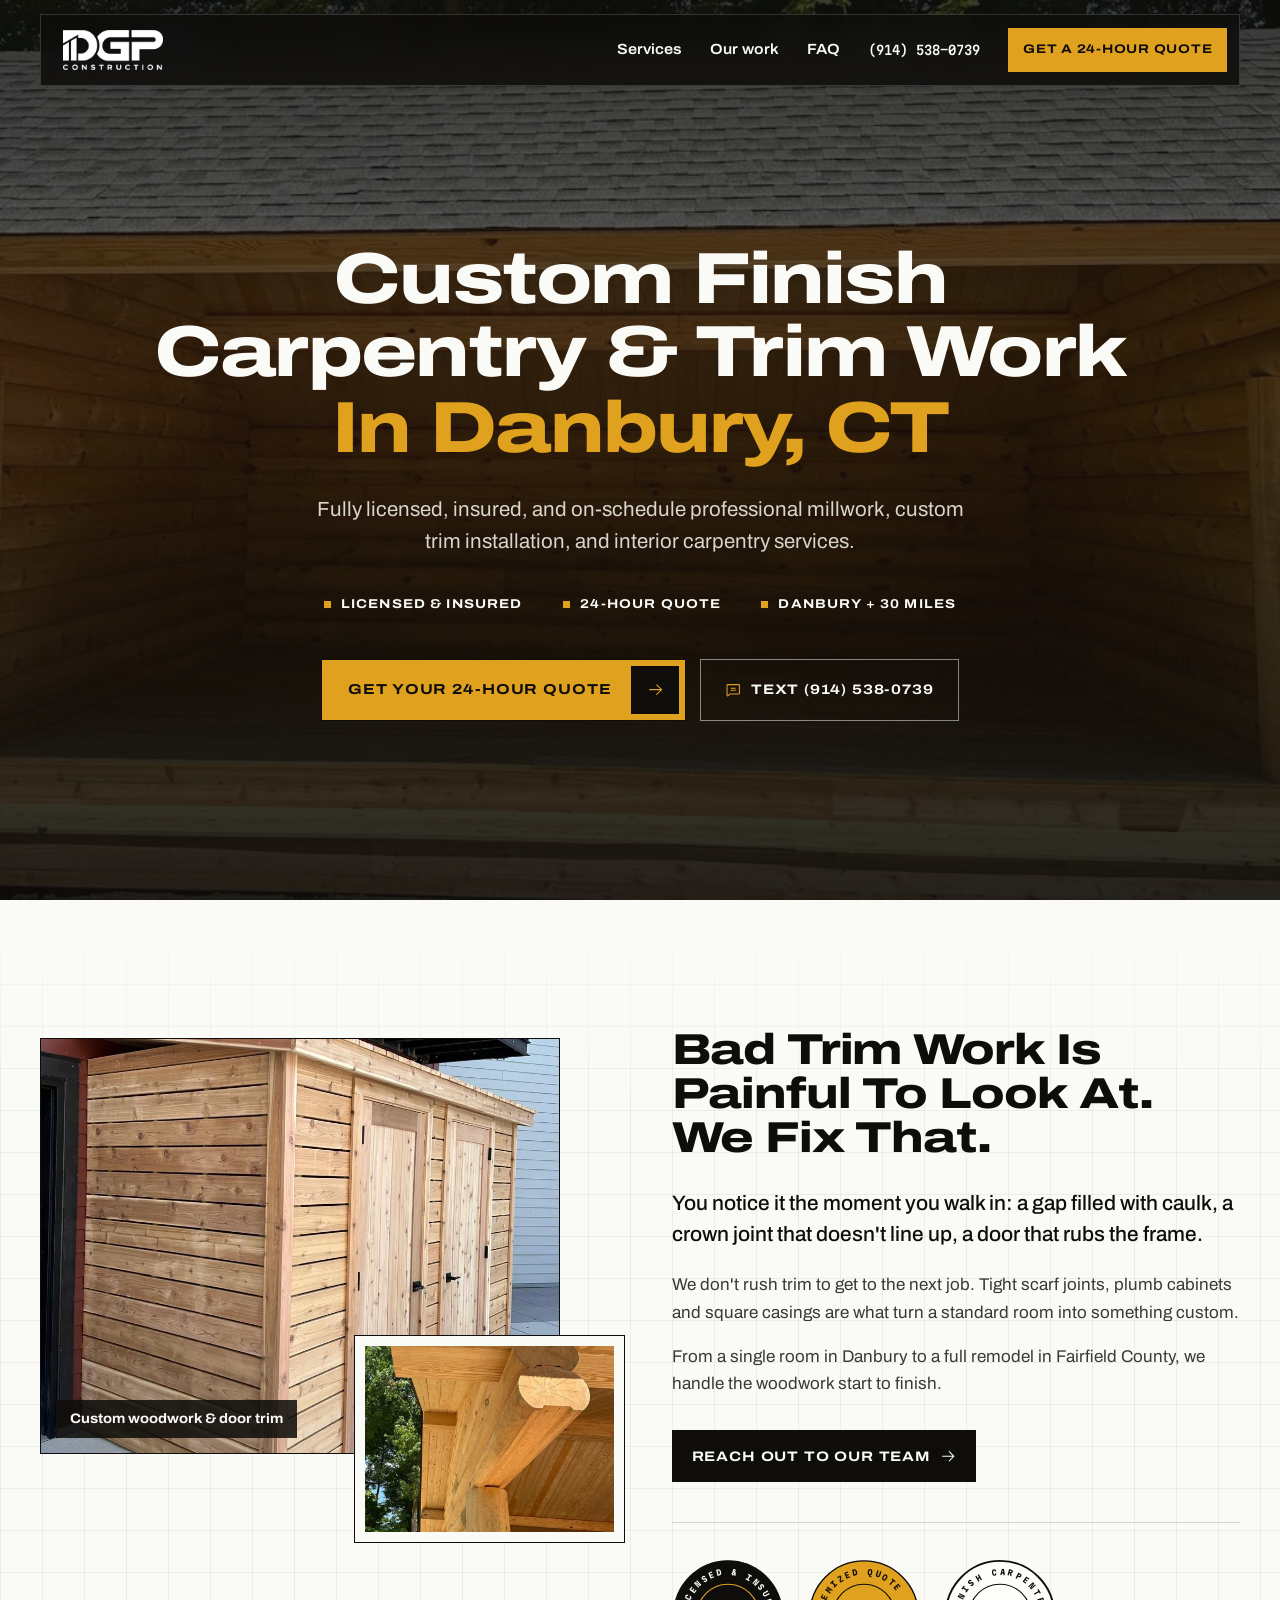
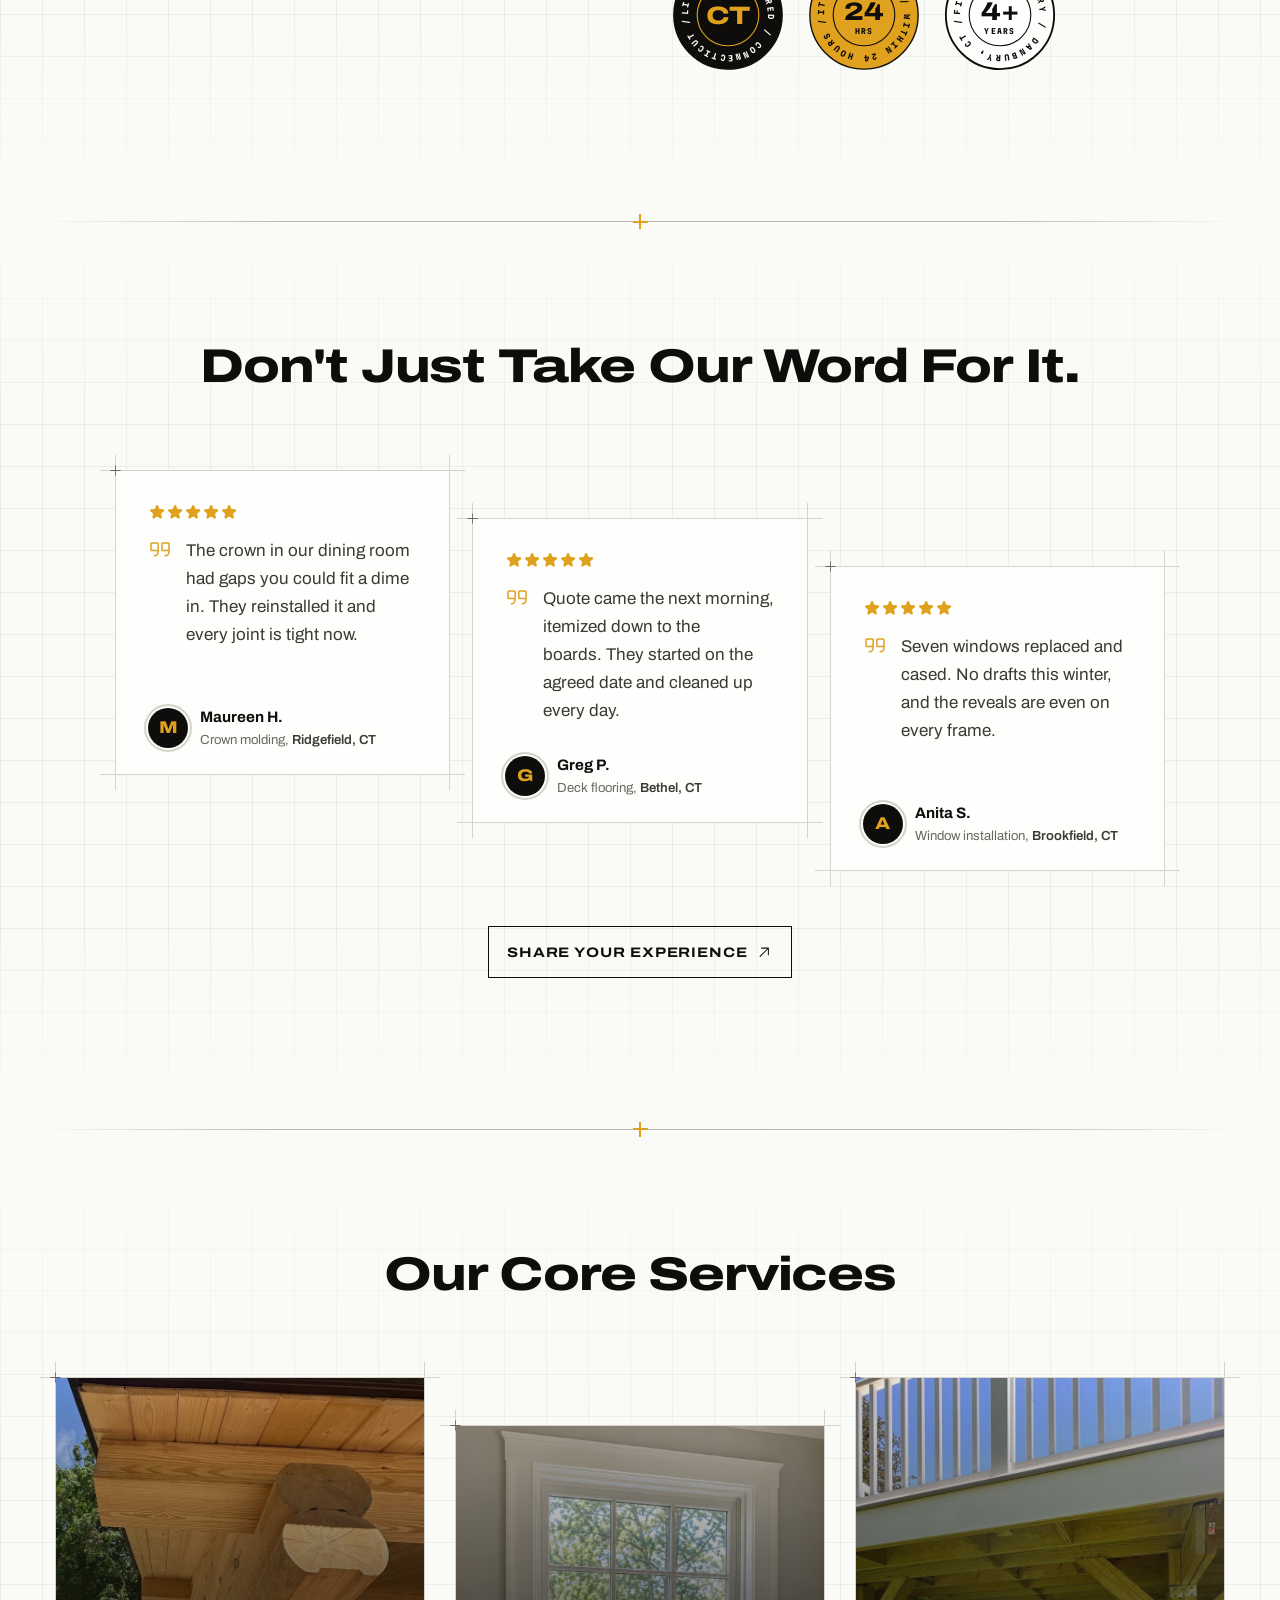
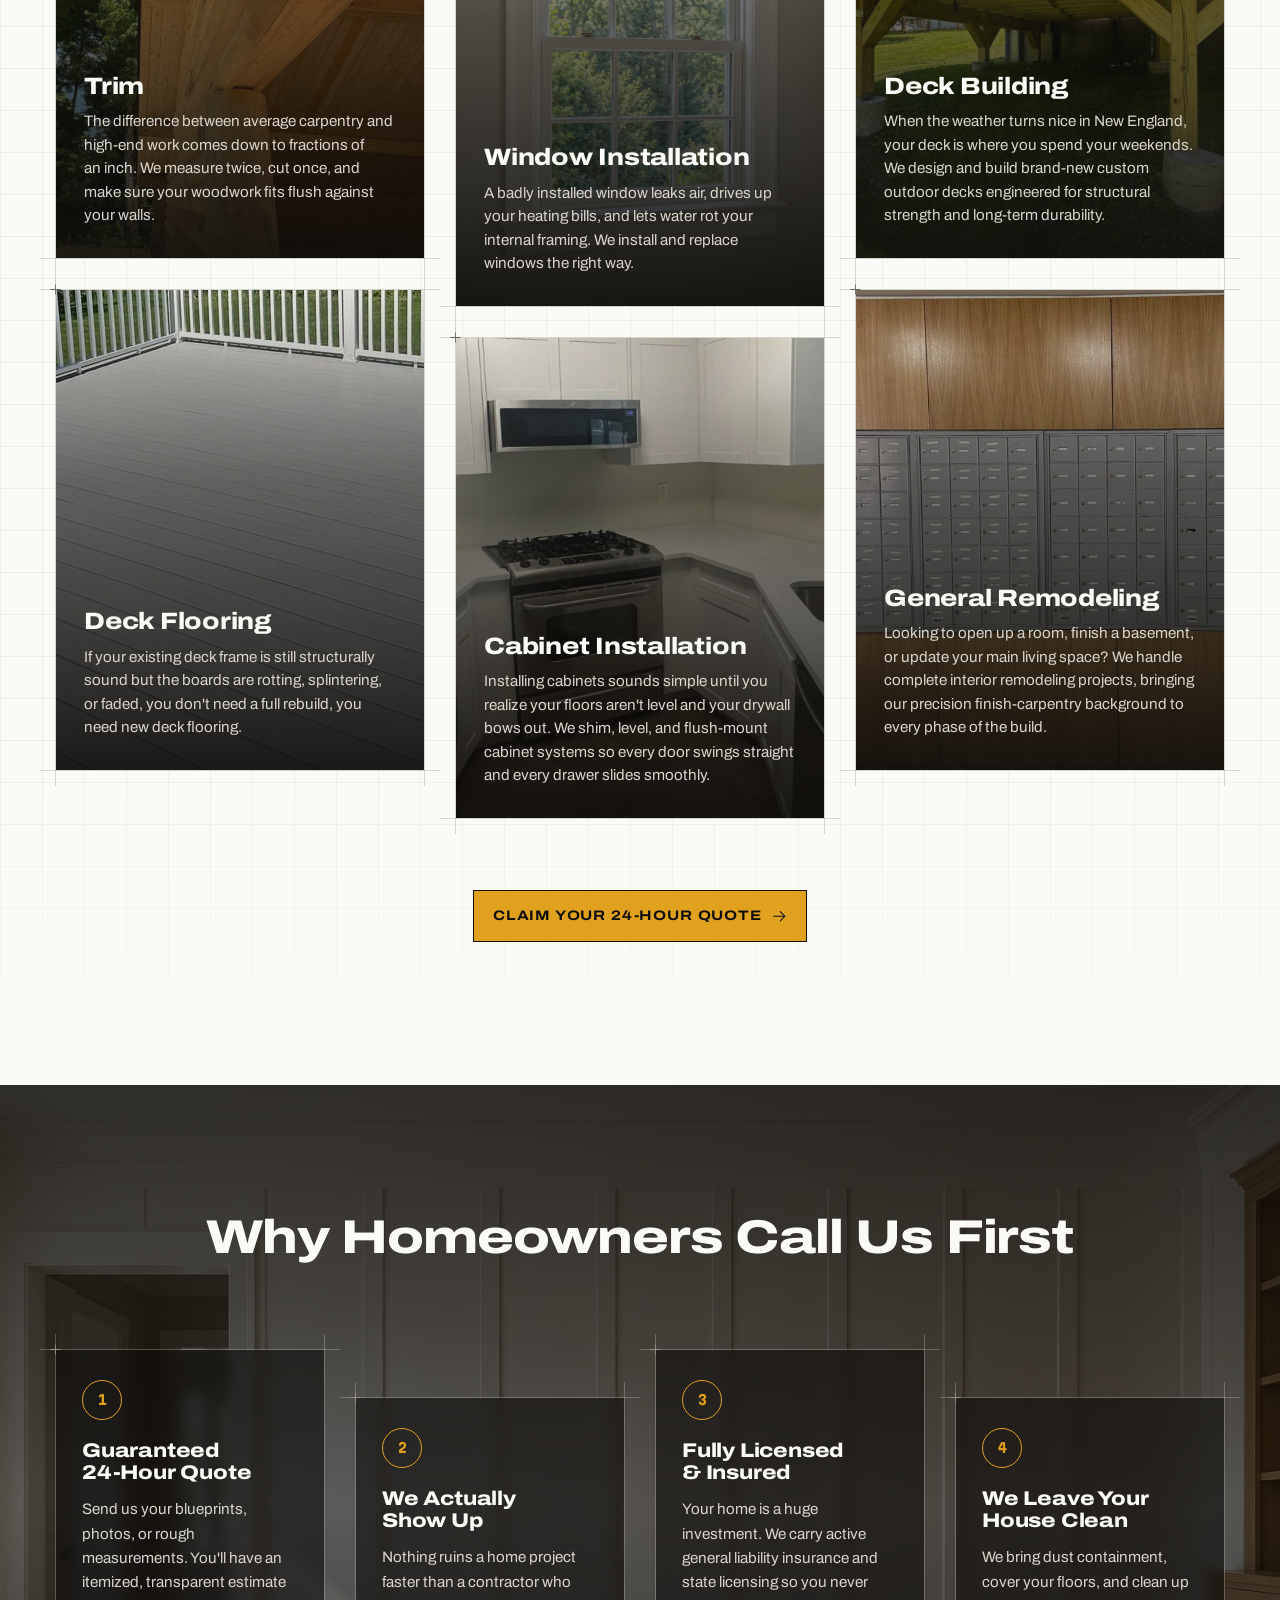
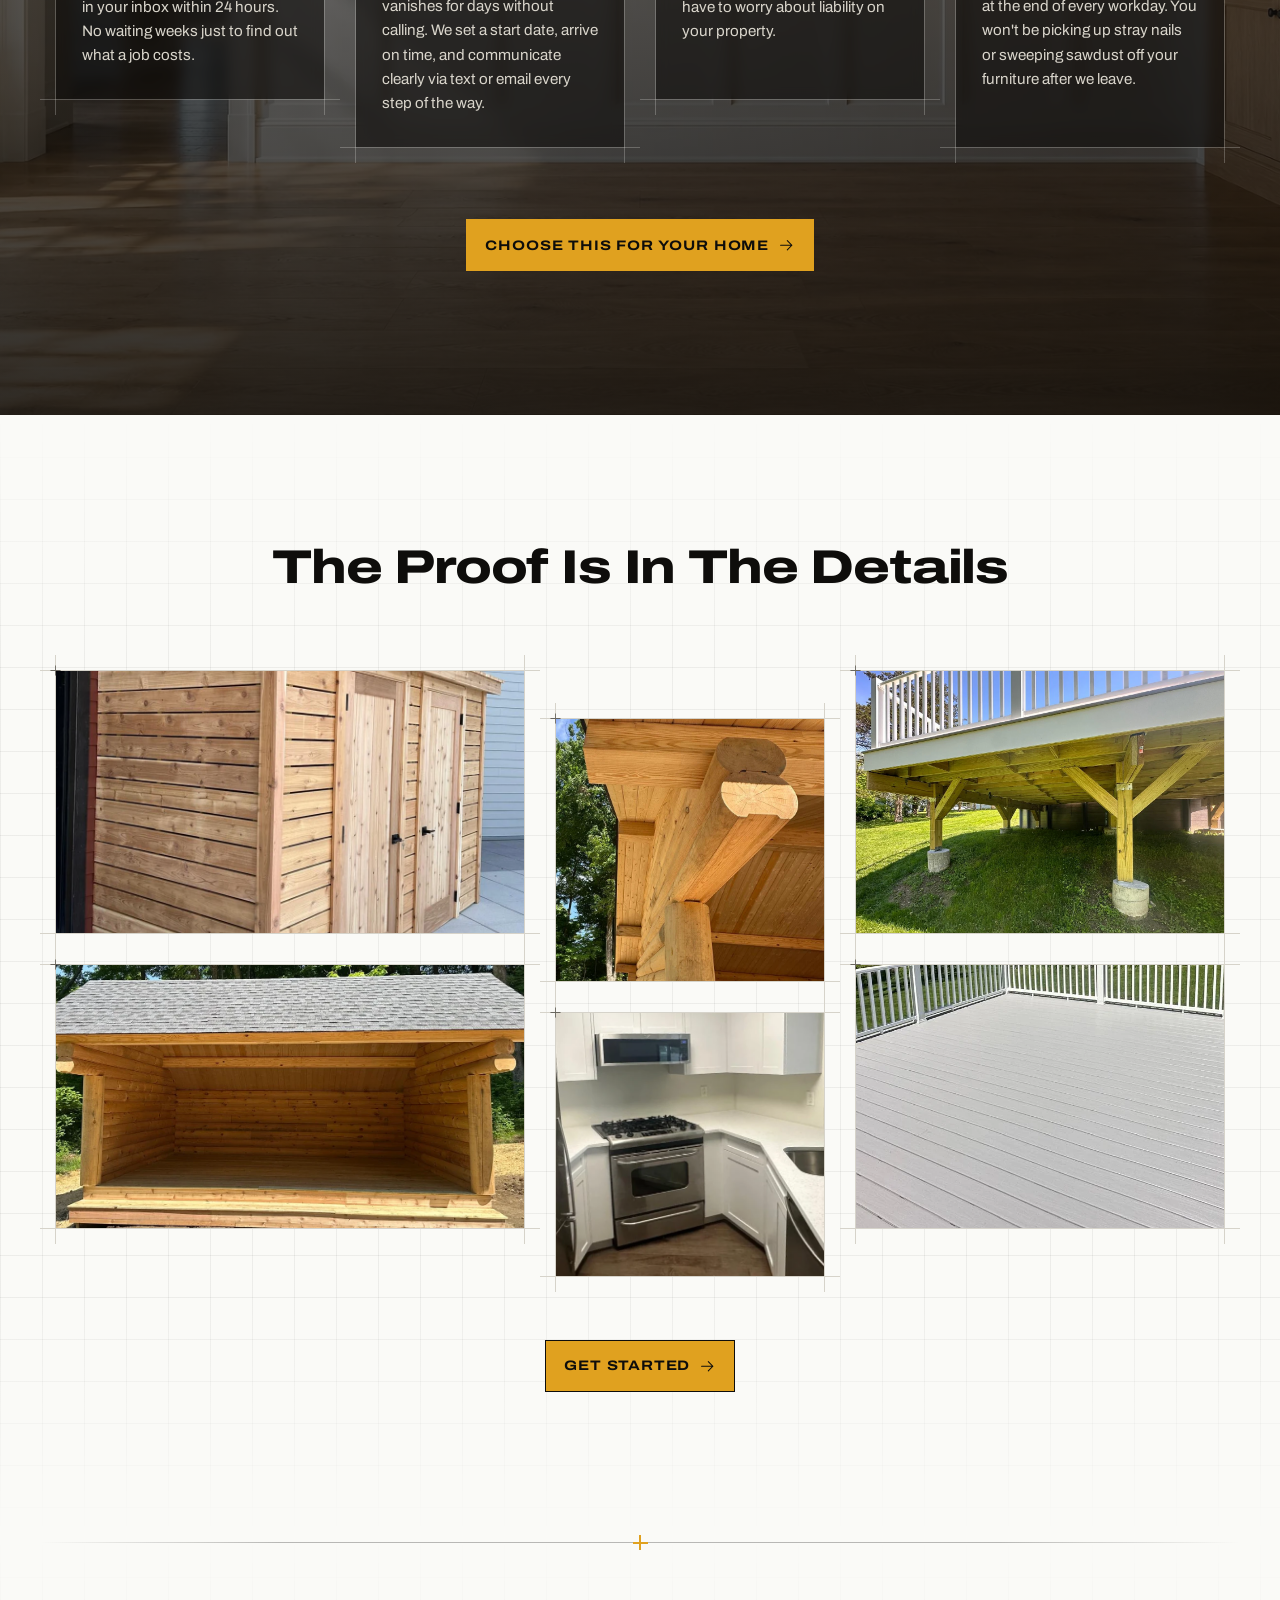
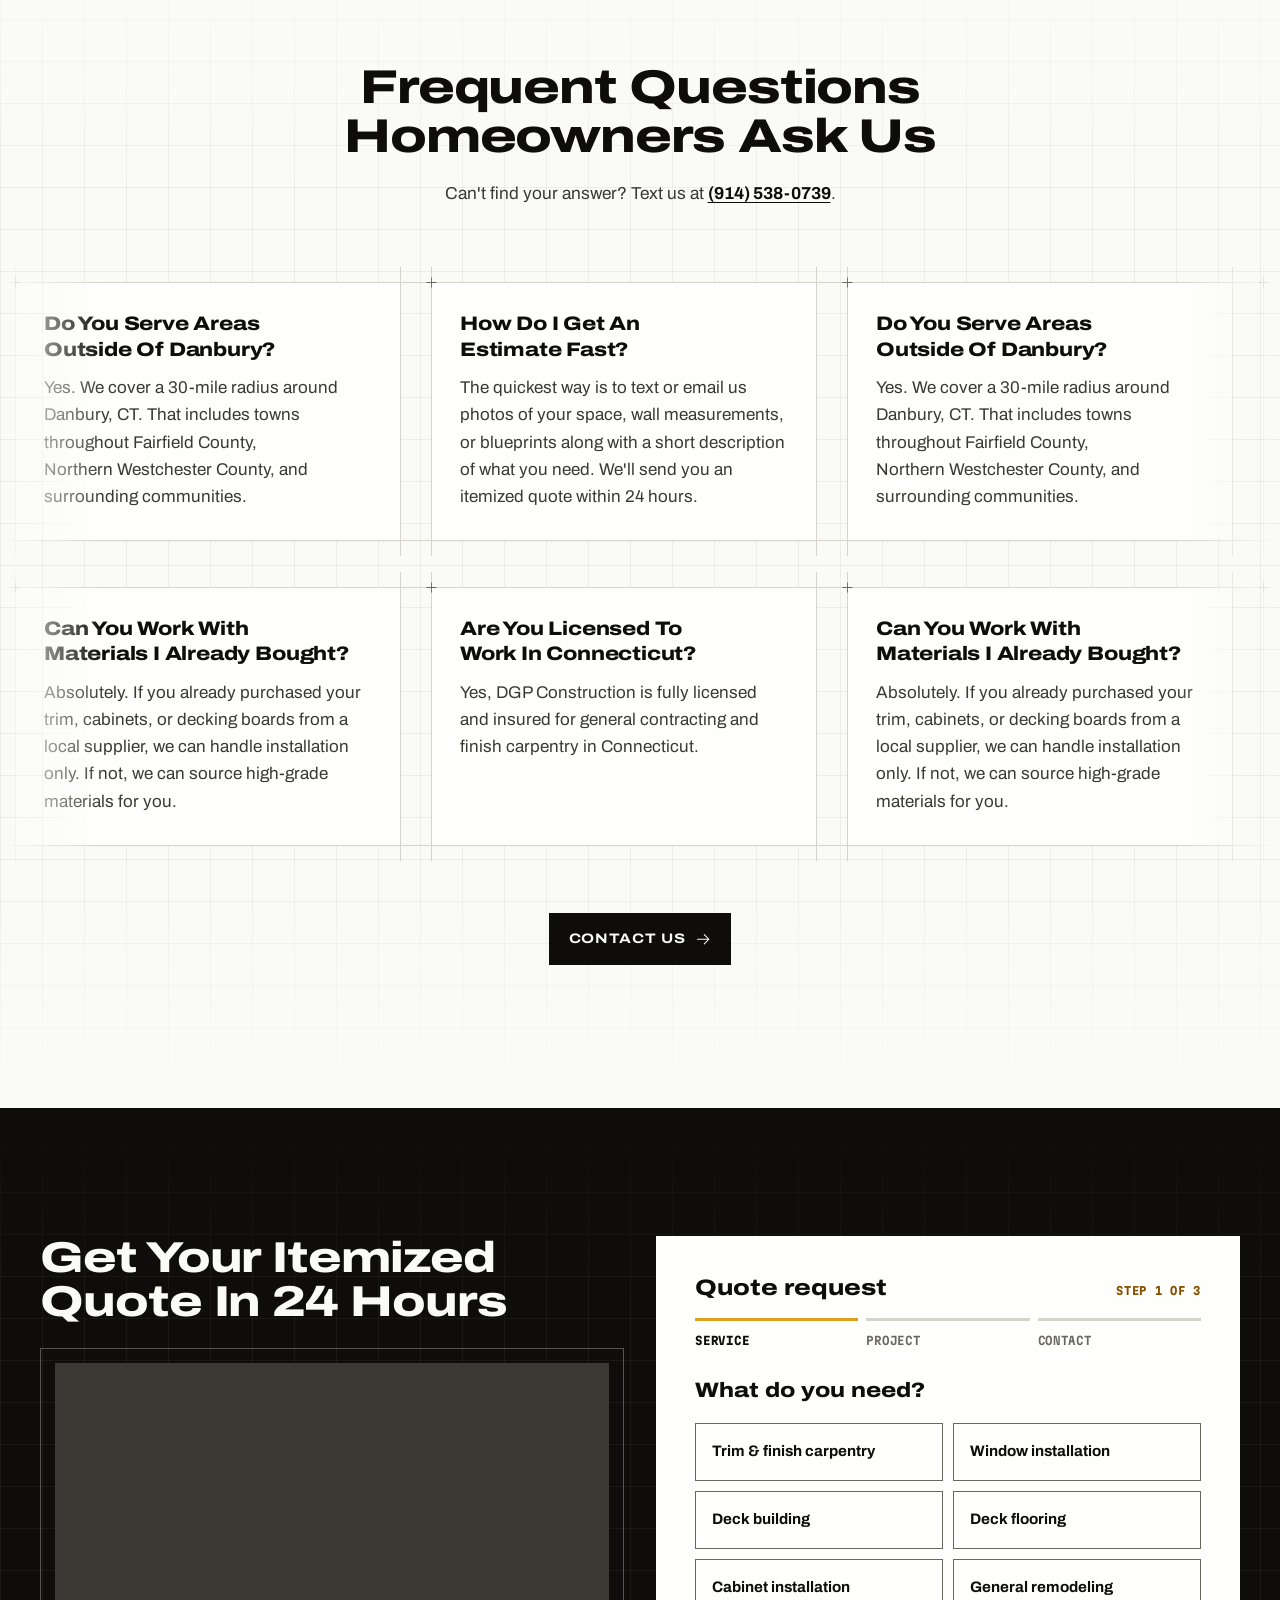
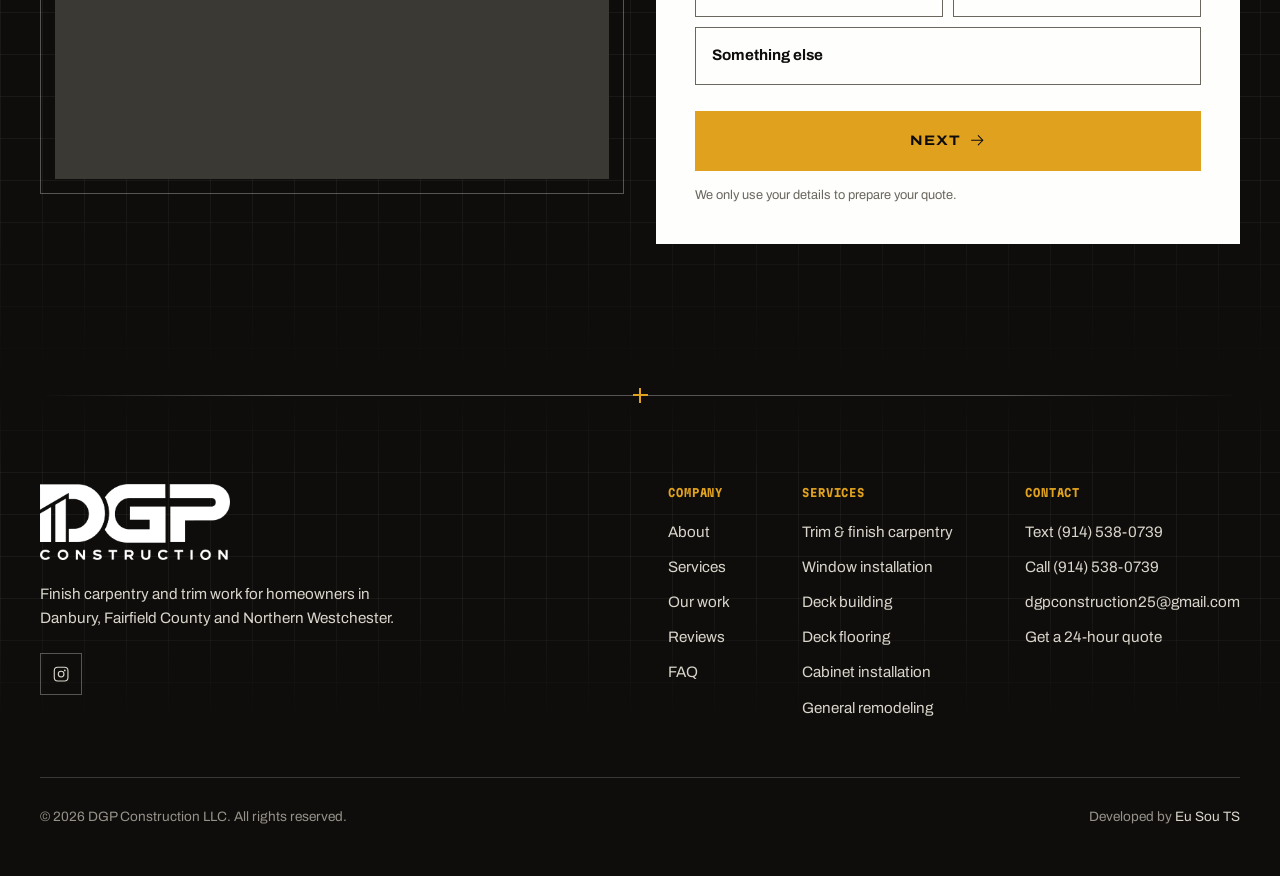
==== commit 704bc56c: "Update contact email" ====
--- a/index.html
+++ b/index.html
@@ -31,7 +31,7 @@
     "@type": "GeneralContractor",
     "name": "DGP Construction LLC",
     "telephone": "+1-914-538-0739",
-    "email": "info@dgpconstruction.com",
+    "email": "dgpconstruction25@gmail.com",
     "image": "assets/img/DGP-LOGO.webp",
     "address": { "@type": "PostalAddress", "addressLocality": "Danbury", "addressRegion": "CT", "addressCountry": "US" },
     "areaServed": { "@type": "GeoCircle", "geoMidpoint": { "@type": "GeoCoordinates", "latitude": 41.3948, "longitude": -73.454 }, "geoRadius": "48280" },
@@ -629,8 +629,7 @@
             <ul>
               <li><a href="sms:+19145380739">Text (914) 538-0739</a></li>
               <li><a href="tel:+19145380739">Call (914) 538-0739</a></li>
-              <!-- PLACEHOLDER EMAIL: replace when the domain is set -->
-              <li><a href="mailto:info@dgpconstruction.com">info@dgpconstruction.com</a></li>
+              <li><a href="mailto:dgpconstruction25@gmail.com">dgpconstruction25@gmail.com</a></li>
               <li><a href="#quote">Get a 24-hour quote</a></li>
             </ul>
           </div>
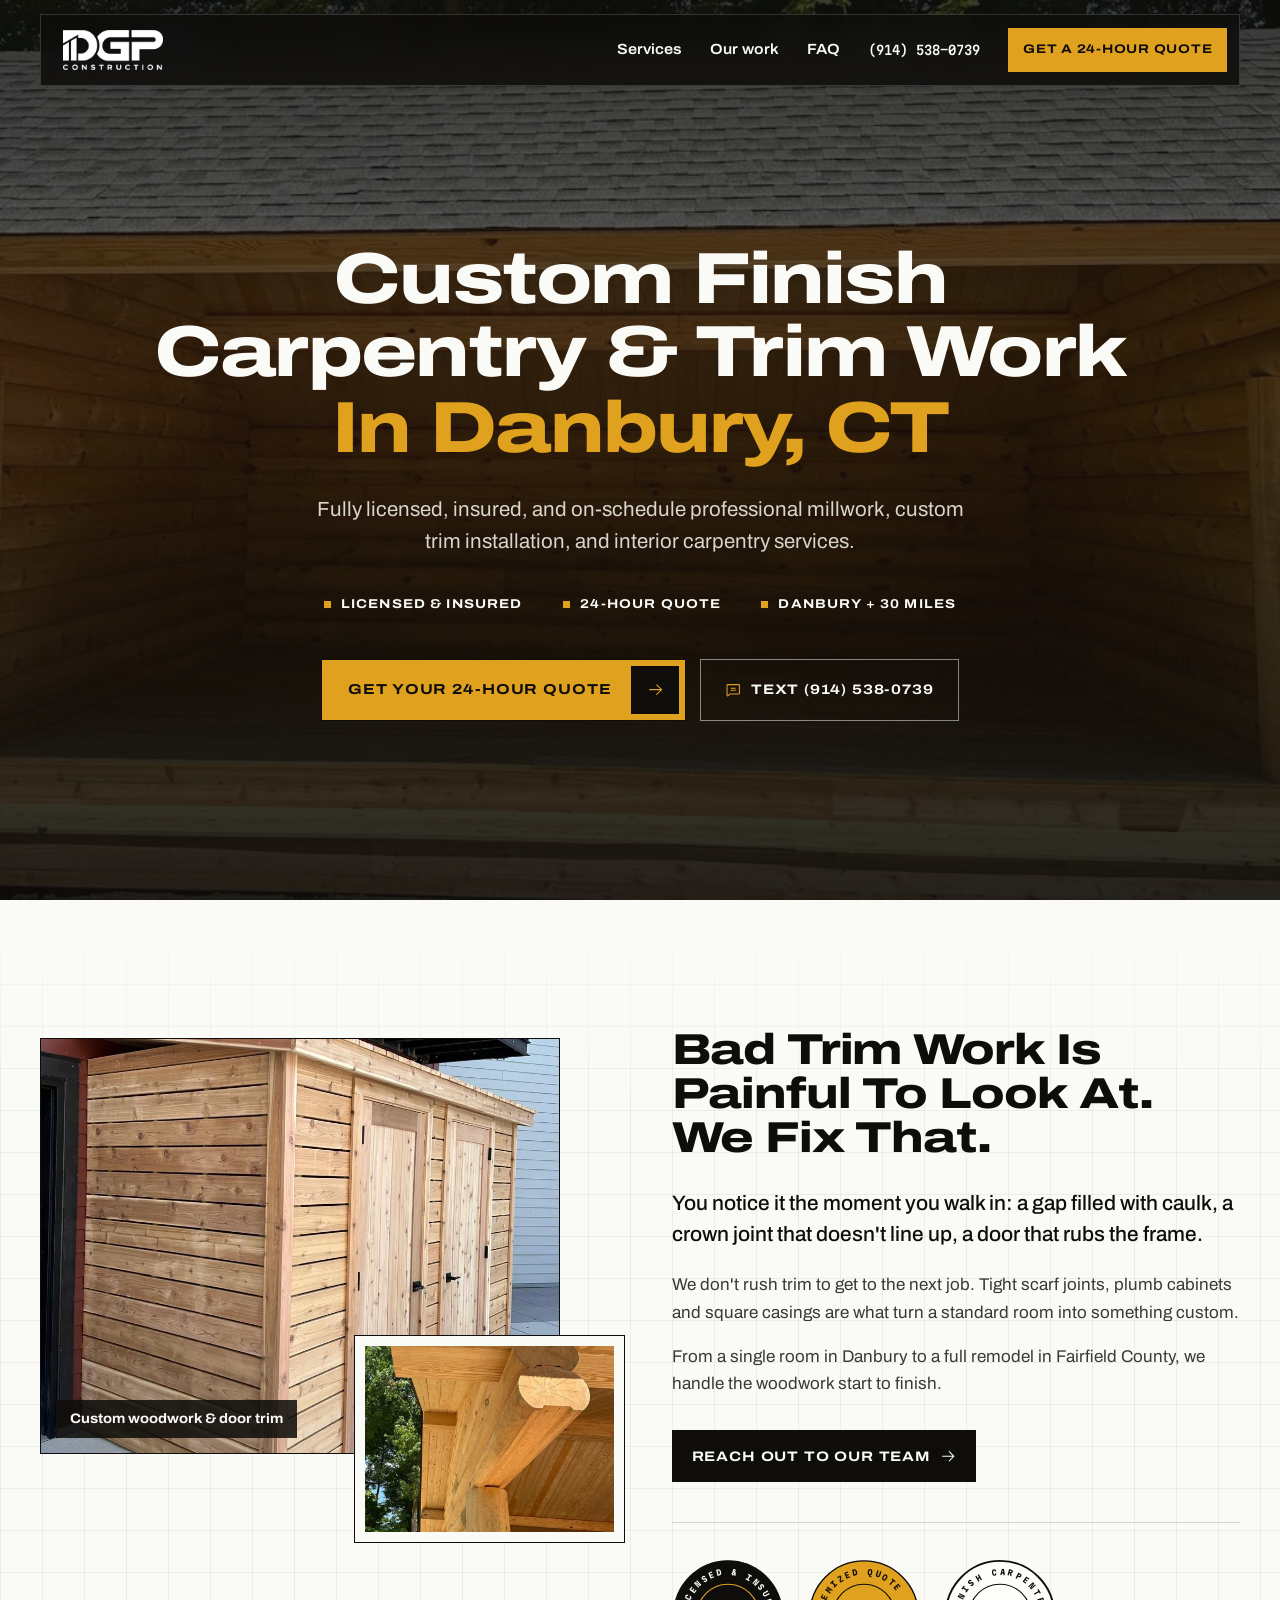
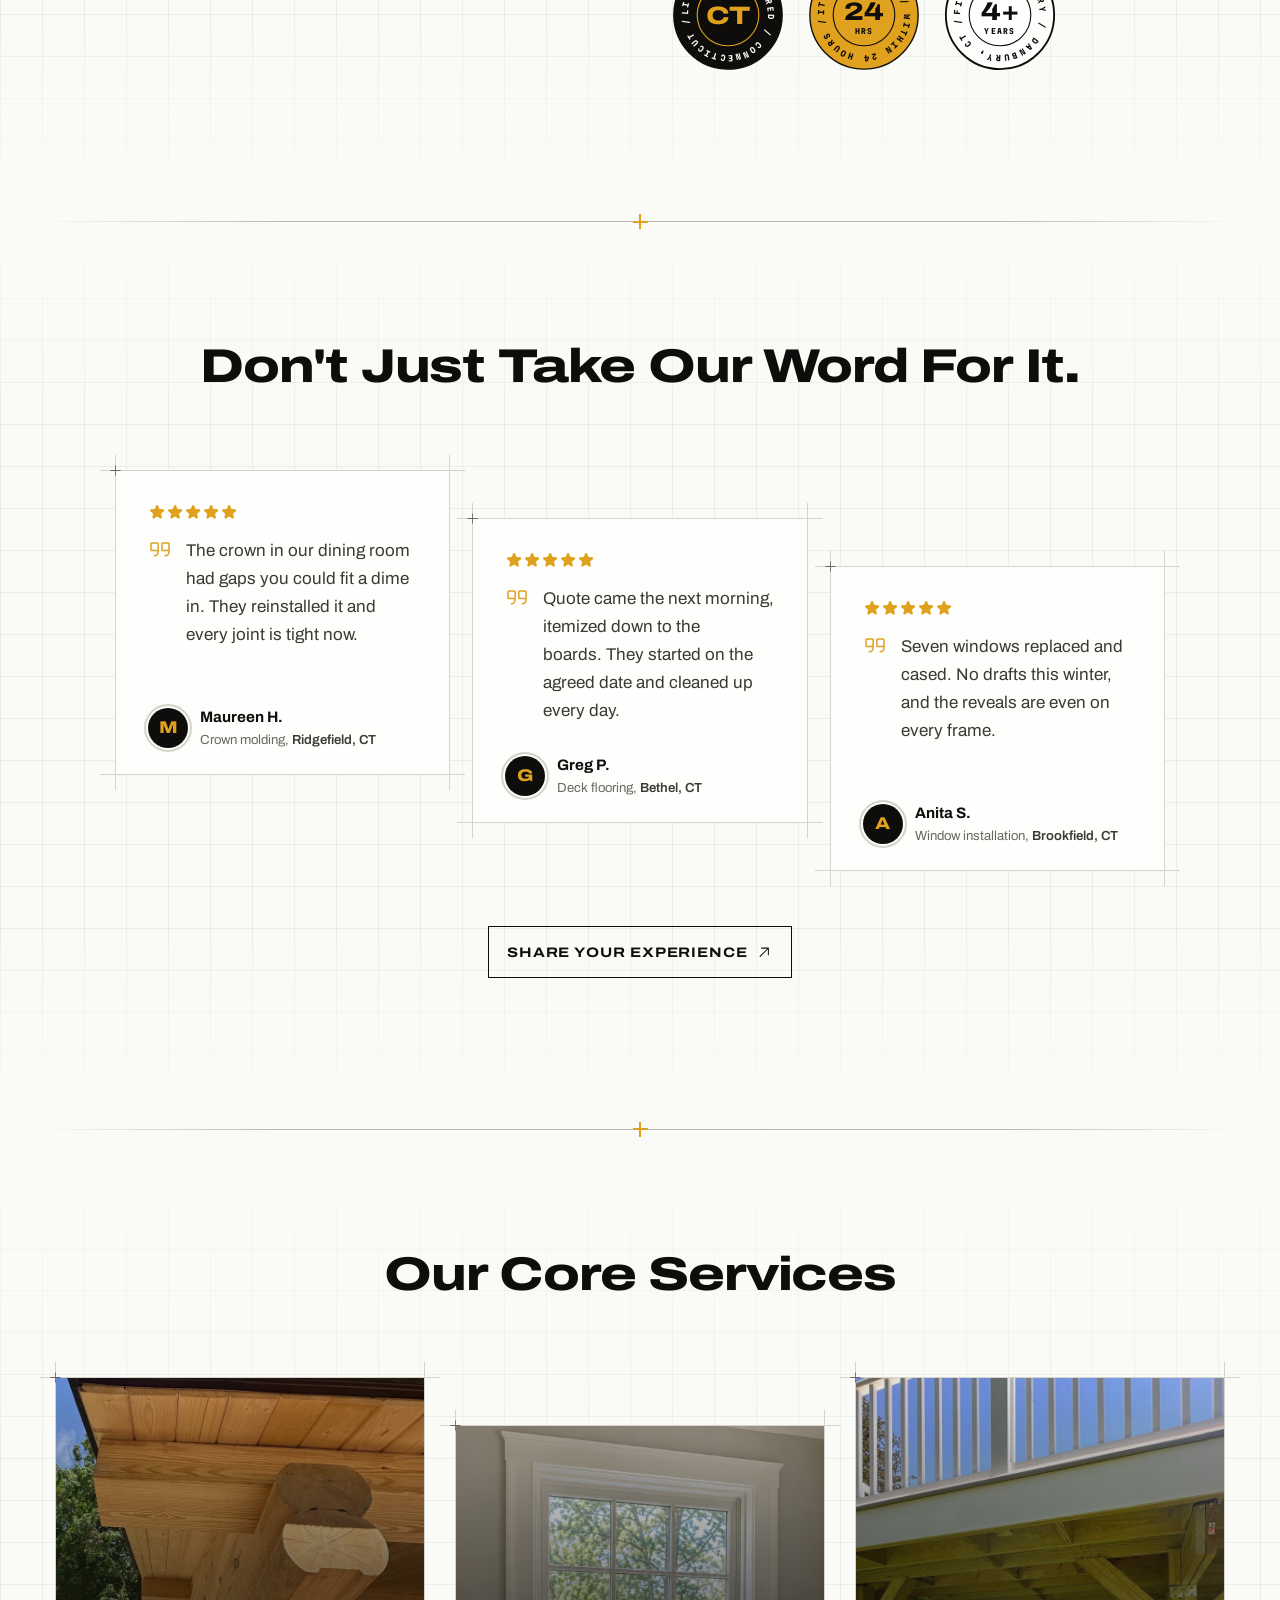
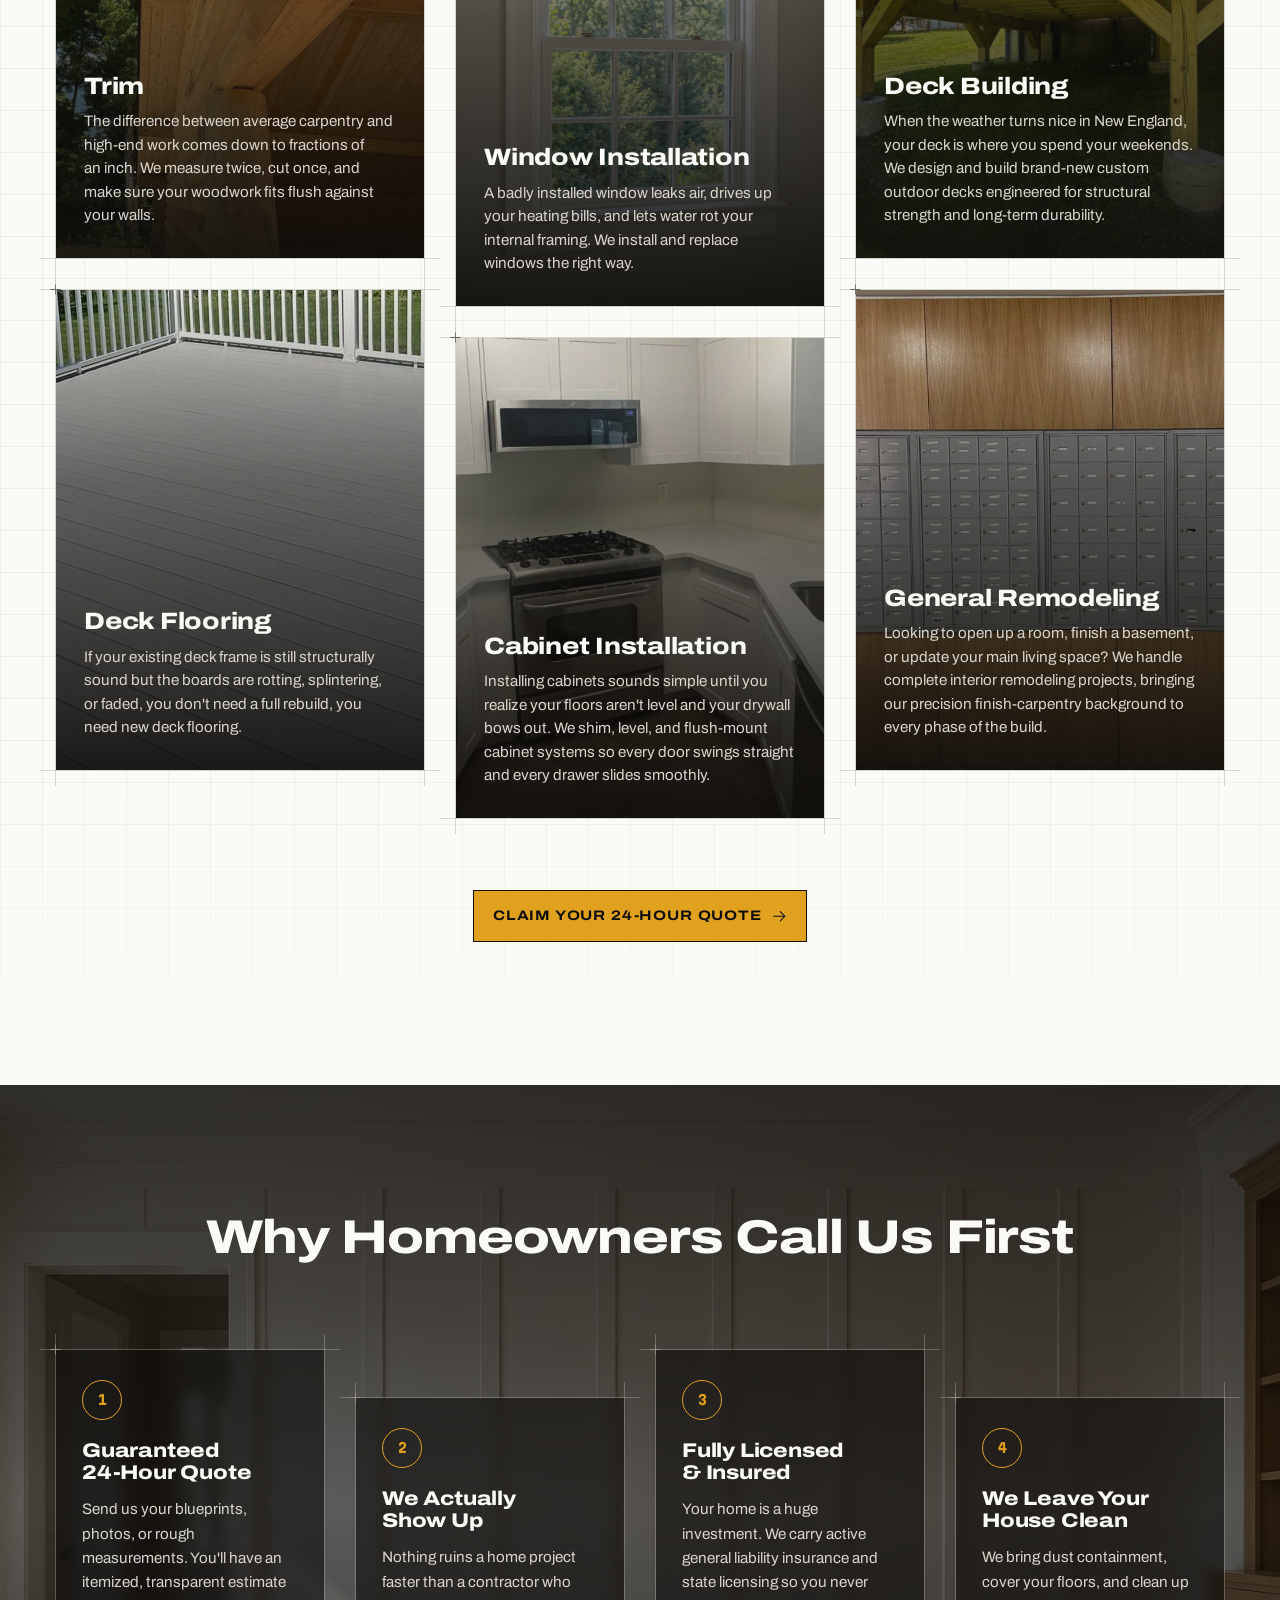
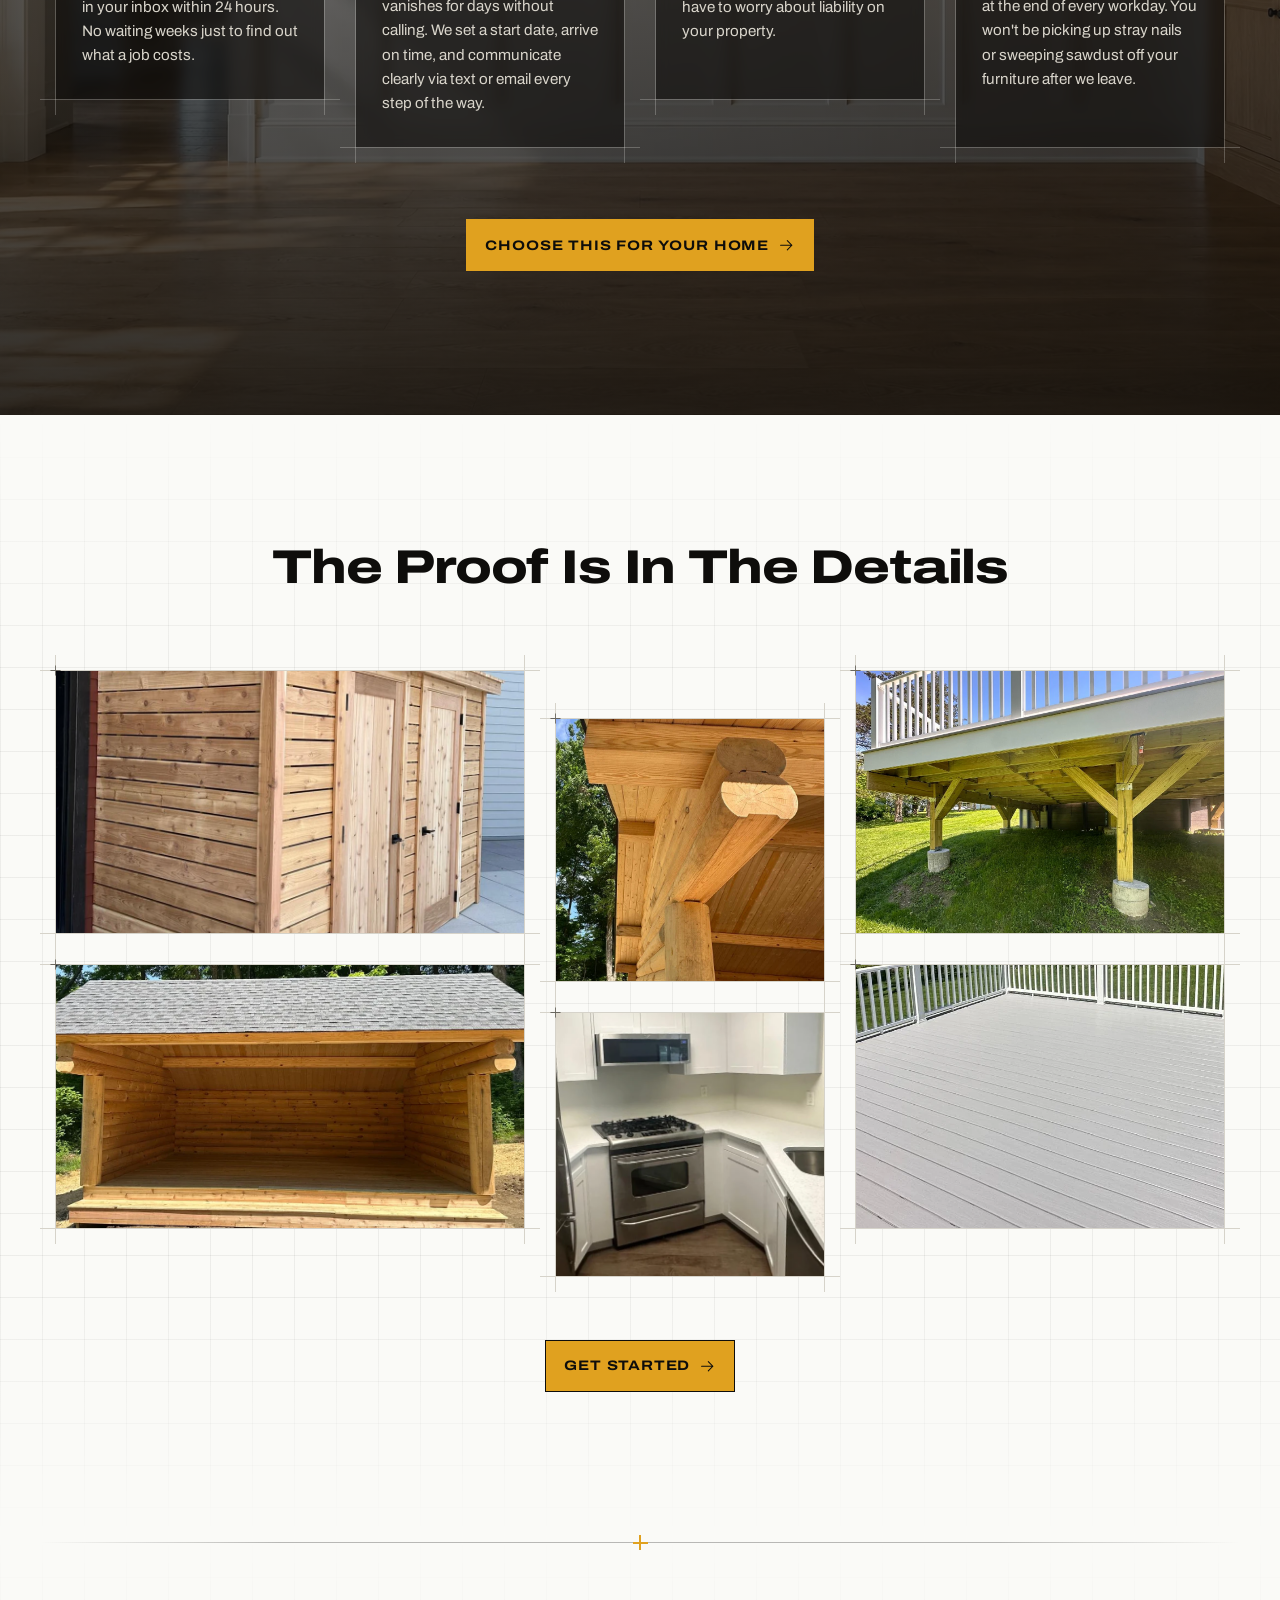
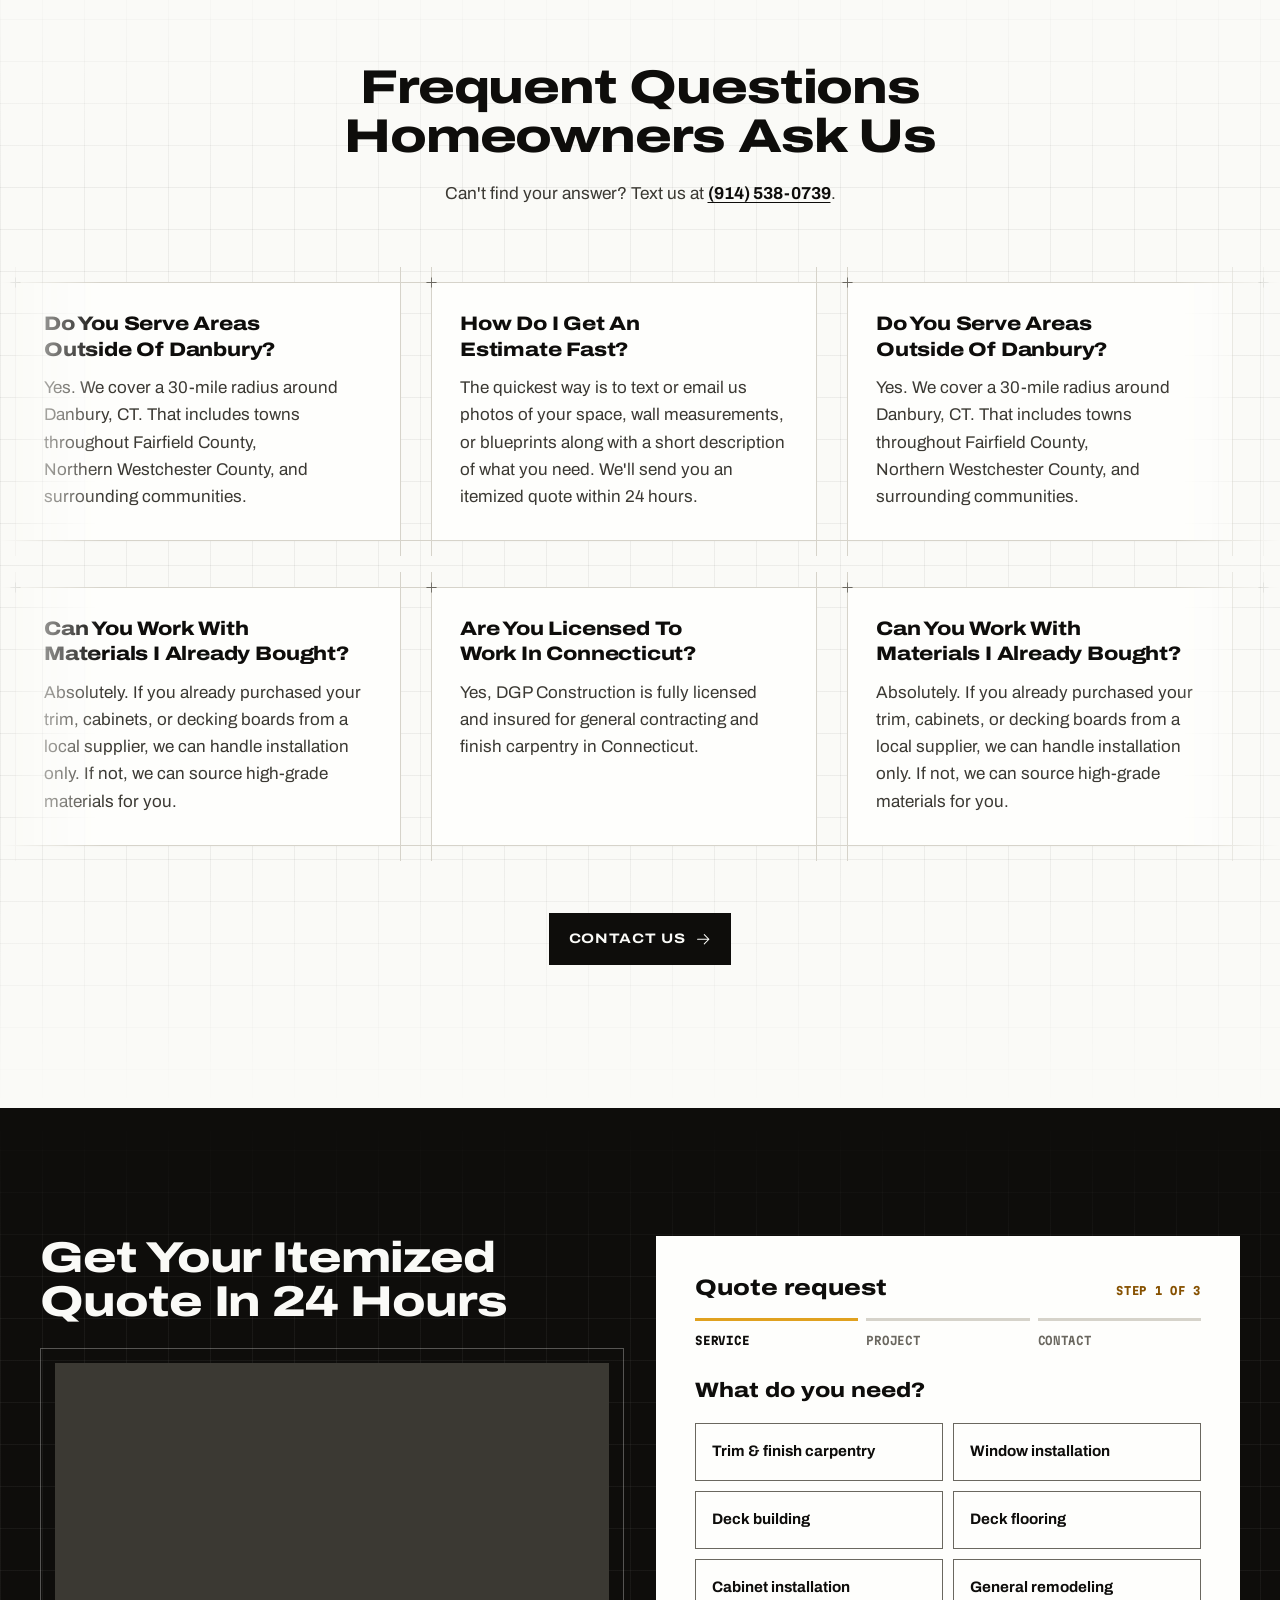
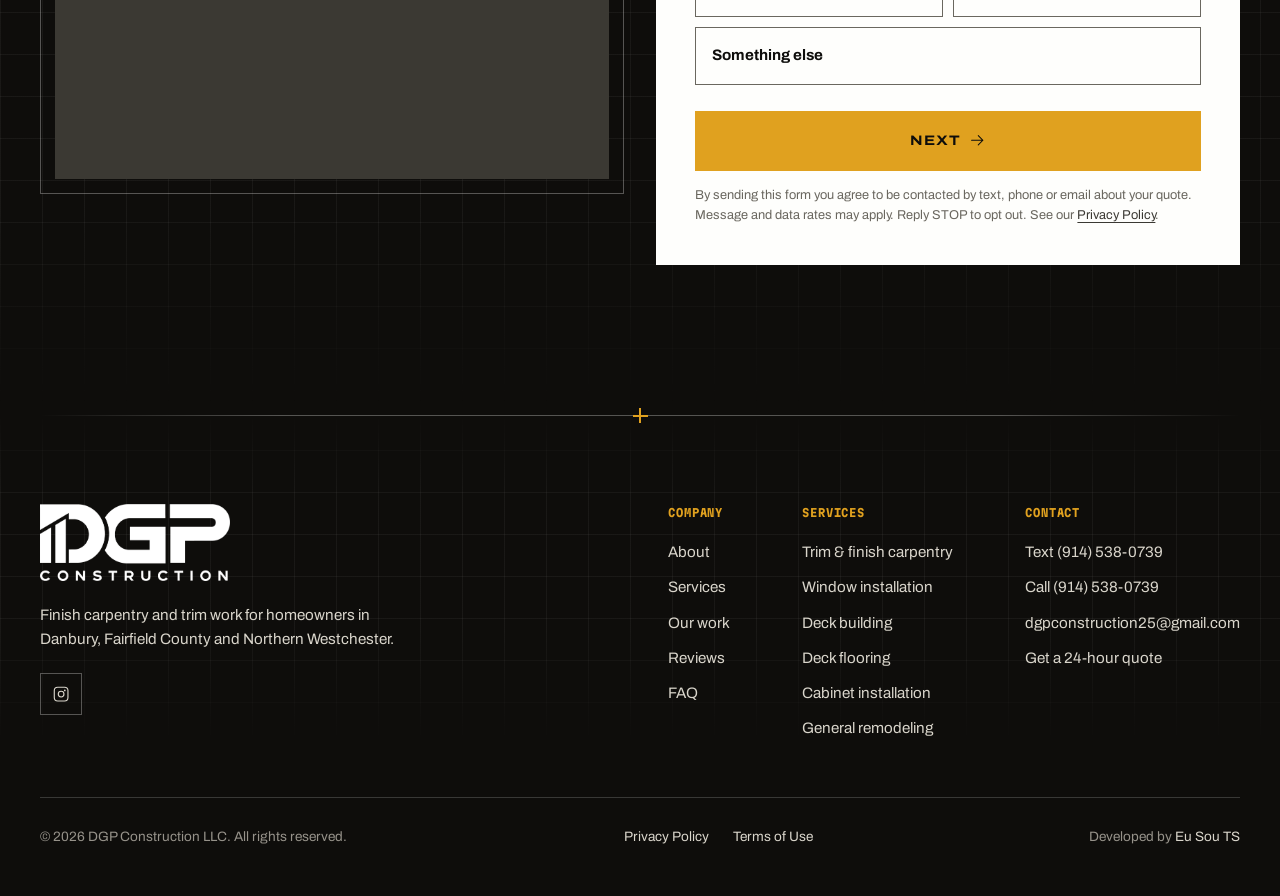
==== commit 75054796: "Production files, legal pages and form delivery - Privacy Policy and Terms of Use pages, linked from" ====
--- a/index.html
+++ b/index.html
@@ -6,14 +6,24 @@
   <title>Finish Carpentry & Trim Work in Danbury, CT | DGP Construction</title>
   <meta name="description" content="Licensed and insured finish carpentry in Danbury, CT. Custom trim, window installation, decks, cabinet installation and remodeling. Itemized quote within 24 hours.">
   <meta name="theme-color" content="#0E0D0B">
-  <link rel="icon" href="assets/img/favicon.webp" type="image/webp">
-  <link rel="apple-touch-icon" href="assets/img/DGP-LOGO.webp">
+  <link rel="canonical" href="https://dgpconstructionusa.com/">
+  <link rel="icon" href="favicon.ico" sizes="32x32">
+  <link rel="icon" href="assets/icons/favicon.svg" type="image/svg+xml">
+  <link rel="apple-touch-icon" href="apple-touch-icon.png">
+  <link rel="manifest" href="site.webmanifest">
 
   <meta property="og:type" content="website">
+  <meta property="og:site_name" content="DGP Construction">
+  <meta property="og:locale" content="en_US">
+  <meta property="og:url" content="https://dgpconstructionusa.com/">
   <meta property="og:title" content="DGP Construction | Finish Carpentry & Trim in Danbury, CT">
   <meta property="og:description" content="Custom trim, windows, decks and cabinets. Send photos, get an itemized quote within 24 hours.">
-  <meta property="og:image" content="assets/img/dgp-timber-pavilion.webp">
+  <meta property="og:image" content="https://dgpconstructionusa.com/assets/img/og-image.jpg">
+  <meta property="og:image:width" content="1200">
+  <meta property="og:image:height" content="630">
+  <meta property="og:image:alt" content="DGP Construction logo over a finished timber pavilion">
   <meta name="twitter:card" content="summary_large_image">
+  <meta name="twitter:image" content="https://dgpconstructionusa.com/assets/img/og-image.jpg">
 
   <link rel="preload" href="assets/fonts/archivo-latin.woff2" as="font" type="font/woff2" crossorigin>
   <link rel="preload" href="assets/img/dgp-timber-pavilion.webp" as="image" fetchpriority="high">
@@ -29,10 +39,13 @@
   {
     "@context": "https://schema.org",
     "@type": "GeneralContractor",
+    "@id": "https://dgpconstructionusa.com/#business",
     "name": "DGP Construction LLC",
+    "url": "https://dgpconstructionusa.com/",
+    "logo": "https://dgpconstructionusa.com/assets/icons/icon-512.png",
     "telephone": "+1-914-538-0739",
     "email": "dgpconstruction25@gmail.com",
-    "image": "assets/img/DGP-LOGO.webp",
+    "image": "https://dgpconstructionusa.com/assets/img/og-image.jpg",
     "address": { "@type": "PostalAddress", "addressLocality": "Danbury", "addressRegion": "CT", "addressCountry": "US" },
     "areaServed": { "@type": "GeoCircle", "geoMidpoint": { "@type": "GeoCoordinates", "latitude": 41.3948, "longitude": -73.454 }, "geoRadius": "48280" },
     "sameAs": ["https://www.instagram.com/dgpconstruction_/"],
@@ -516,7 +529,7 @@
           Set the form "action" (Formspree, PHP, CRM webhook) and remove the
           success simulation in assets/js/main.js.
         -->
-        <form class="quote-form" id="quote-form" novalidate>
+        <form class="quote-form" id="quote-form" data-form-id="form01" novalidate>
           <div class="form-head">
             <p class="form-title">Quote request</p>
             <p class="form-meta" id="step-count" aria-live="polite">Step 1 of 3</p>
@@ -574,12 +587,20 @@
             </div>
           </fieldset>
 
+          <!-- anti-spam: people never see this field; bots fill it in -->
+          <div class="hp-field" aria-hidden="true">
+            <label for="f-company">Company</label>
+            <input id="f-company" name="company" type="text" tabindex="-1" autocomplete="off">
+          </div>
+          <input type="hidden" name="form_started" id="f-started" value="">
+
           <div class="form-nav">
             <button class="btn btn-line form-back" type="button" hidden>Back</button>
             <button class="btn btn-gold form-next" type="button"><span>Next</span><svg class="ico" aria-hidden="true"><use href="#i-arrow-right"/></svg></button>
             <button class="btn btn-gold form-submit" type="submit" hidden><span class="btn-label">Send for my 24-hour quote</span><svg class="ico" aria-hidden="true"><use href="#i-arrow-right"/></svg></button>
           </div>
-          <p class="form-fine">We only use your details to prepare your quote.</p>
+          <p class="form-error" id="form-error" role="alert" tabindex="-1" hidden>We couldn't send your request. Check your connection and try again, or text us at <a href="sms:+19145380739">(914) 538-0739</a>.</p>
+          <p class="form-fine">By sending this form you agree to be contacted by text, phone or email about your quote. Message and data rates may apply. Reply STOP to opt out. See our <a href="privacy-policy.html">Privacy Policy</a>.</p>
 
           <div class="form-done" id="form-done" tabindex="-1" hidden>
             <svg class="done-mark" viewBox="0 0 48 48" aria-hidden="true"><path d="M8 25l10 10 22-22"/></svg>
@@ -637,6 +658,10 @@
       </div>
       <div class="f-bottom">
         <p>&copy; <span id="year">2026</span> DGP Construction LLC. All rights reserved.</p>
+        <ul class="f-legal">
+          <li><a href="privacy-policy.html">Privacy Policy</a></li>
+          <li><a href="terms-of-use.html">Terms of Use</a></li>
+        </ul>
         <p class="f-credit">Developed by <a href="https://eusouts.com.br/" target="_blank" rel="noopener">Eu Sou TS</a></p>
       </div>
     </div>
@@ -665,6 +690,7 @@
     <symbol id="stars5" viewBox="0 0 100 20"><use href="#star" x="0" width="18" height="18" y="1"/><use href="#star" x="20" width="18" height="18" y="1"/><use href="#star" x="40" width="18" height="18" y="1"/><use href="#star" x="60" width="18" height="18" y="1"/><use href="#star" x="80" width="18" height="18" y="1"/></symbol>
   </svg>
 
+  <script src="assets/js/config.js" defer></script>
   <script src="assets/js/main.js" defer></script>
 </body>
 </html>
--- a/assets/css/style.css
+++ b/assets/css/style.css
@@ -625,3 +625,45 @@
 .notfound-tb a { text-decoration: none; }
 @media (max-width: 640px) { .notfound-tb { grid-template-columns: 1fr; } .notfound-tb > div { border-left: 0; border-top: 1px solid var(--ink); } .notfound-tb > div:first-child { border-top: 0; } }
 
+
+/* ---------- legal pages ---------- */
+.legal { padding-top: calc(var(--header-h) + 80px); }
+.legal::after { display: none; }
+.legal-head { max-width: 760px; margin-bottom: clamp(40px, 5vw, 64px); }
+.legal-head h1 { font-size: clamp(2.2rem, 1.4rem + 3vw, 3.8rem); }
+.legal-meta { margin: 18px 0 0; font-family: var(--f-mono); font-stretch: 87.5%; font-size: .78rem; font-weight: 700; text-transform: uppercase; letter-spacing: .06em; color: var(--gold-ink); }
+.legal-head .lede { margin-top: 16px; color: var(--ink-2); max-width: 60ch; }
+.legal-grid { display: grid; grid-template-columns: 260px minmax(0, 1fr); gap: 32px 72px; align-items: start; }
+.legal-toc { position: sticky; top: calc(var(--header-h) + 40px); padding-top: 20px; border-top: 1.5px solid var(--ink); }
+.legal-toc .f-title { color: var(--gold-ink); }
+.legal-toc ol { counter-reset: toc; display: grid; gap: 2px; }
+.legal-toc li { counter-increment: toc; }
+.legal-toc a { display: flex; gap: 12px; padding: 7px 0; color: var(--ink-2); text-decoration: none; font-size: .92rem; line-height: 1.35; }
+.legal-toc a::before { content: counter(toc, decimal-leading-zero); flex: none; width: 22px; font-family: var(--f-mono); font-stretch: 87.5%; font-size: .74rem; font-weight: 700; color: var(--gold-ink); line-height: 1.75; }
+.legal-toc a:hover { color: var(--ink); }
+.legal-body { max-width: 72ch; }
+.legal-body section { padding: 32px 0; border-top: 1px solid var(--line); scroll-margin-top: calc(var(--header-h) + 32px); }
+.legal-body section:first-child { padding-top: 20px; border-top: 1.5px solid var(--ink); }
+.legal-body h2 { margin-bottom: 14px; font-size: clamp(1.25rem, 1.1rem + .6vw, 1.6rem); line-height: 1.2; }
+.legal-body p, .legal-body li { color: var(--ink-2); }
+.legal-body p:last-child { margin-bottom: 0; }
+.legal-body strong { color: var(--ink); }
+.legal-body ul { display: grid; gap: 8px; margin: 0 0 1em; padding-left: 1.2em; list-style: square; }
+.legal-body li::marker { color: var(--gold); }
+.legal-body a { color: var(--ink); text-decoration-color: var(--gold); text-decoration-thickness: 2px; }
+.site-footer .f-legal { display: flex; flex-wrap: wrap; gap: 8px 24px; }
+.site-footer .f-legal a { font-size: .85rem; }
+.form-fine a { color: var(--ink-2); }
+@media (max-width: 900px) {
+  .legal { padding-top: calc(var(--header-h) + 56px); }
+  .legal-grid { grid-template-columns: minmax(0, 1fr); }
+  .legal-toc { position: static; }
+}
+
+/* anti-spam honeypot: off-screen, not display:none, so simple bots still see and fill it */
+.hp-field { position: absolute; left: -10000px; top: auto; width: 1px; height: 1px; overflow: hidden; }
+
+/* form send failure */
+.form-error { margin: 14px 0 0; padding: 12px 14px; border: 1.5px solid var(--error); color: var(--error); font-size: .9rem; font-weight: 600; line-height: 1.45; }
+.form-error[hidden] { display: none; }
+.form-error a { color: var(--error); }
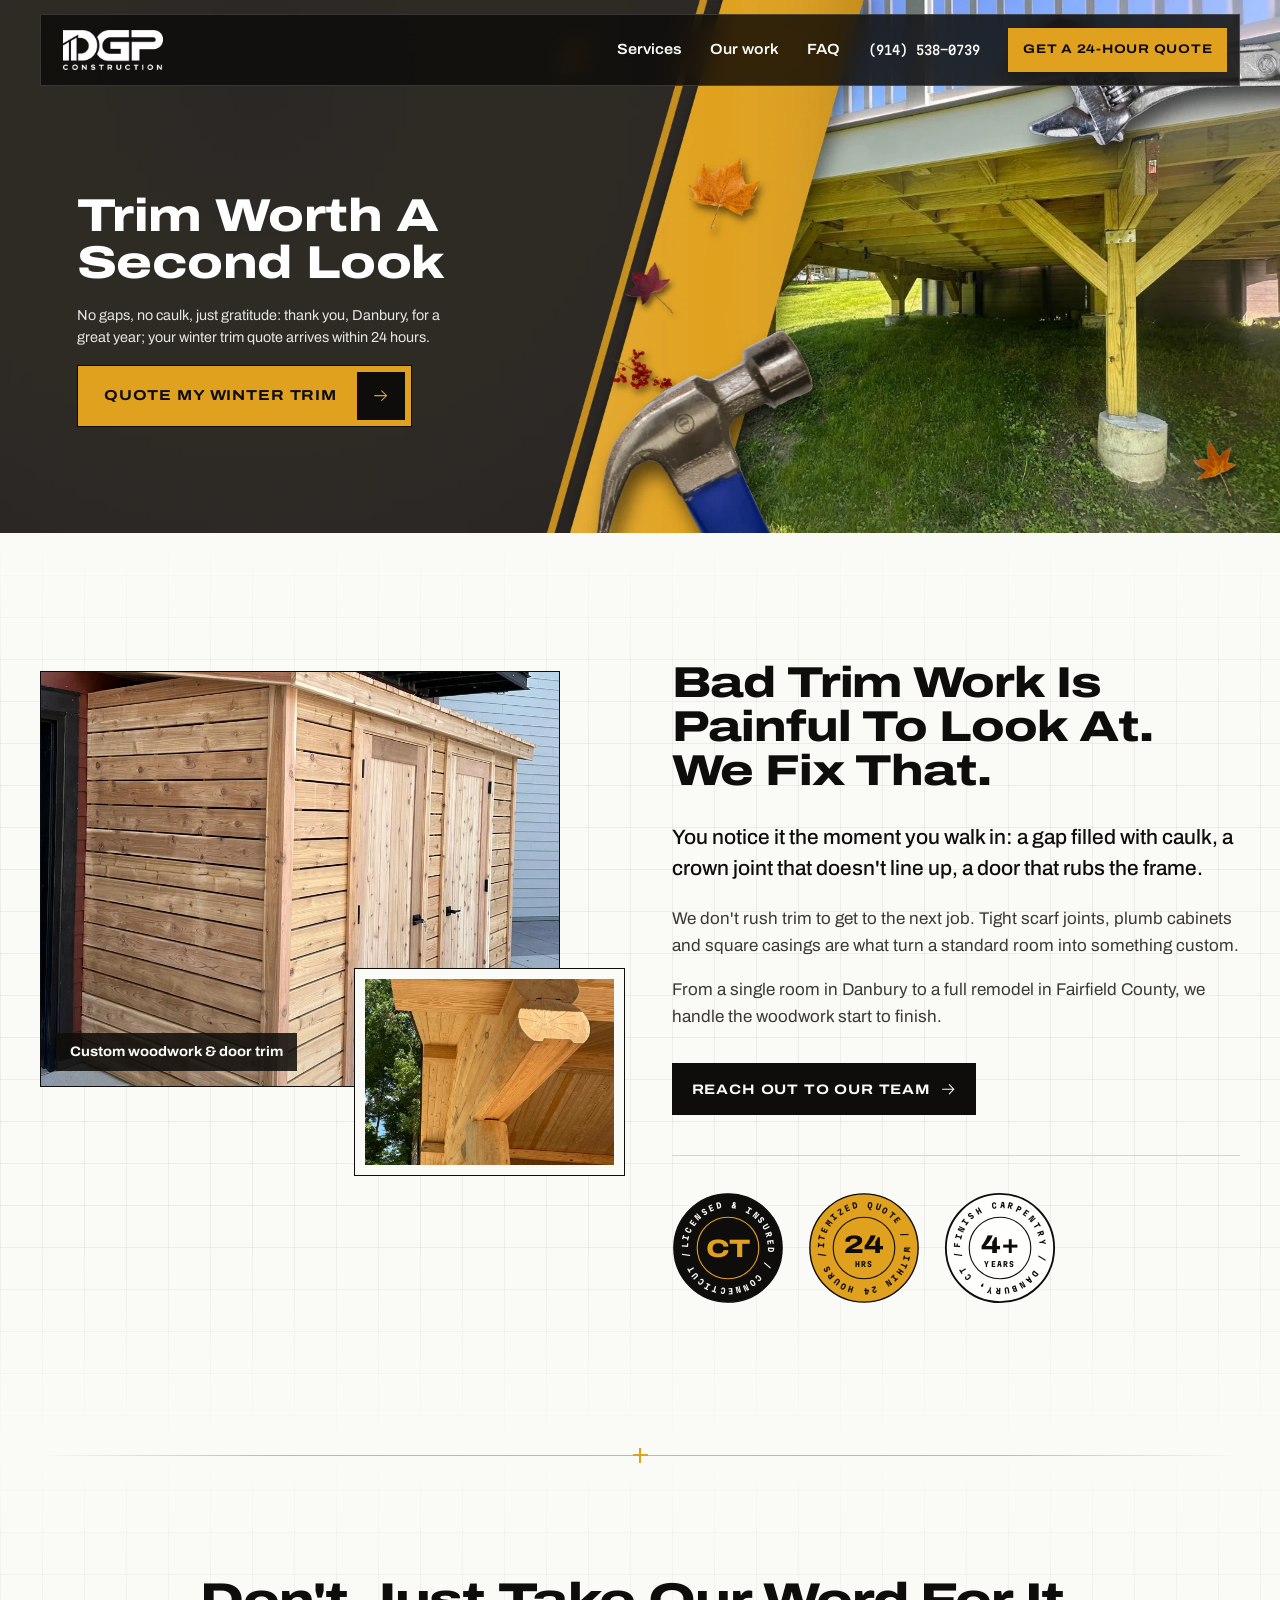
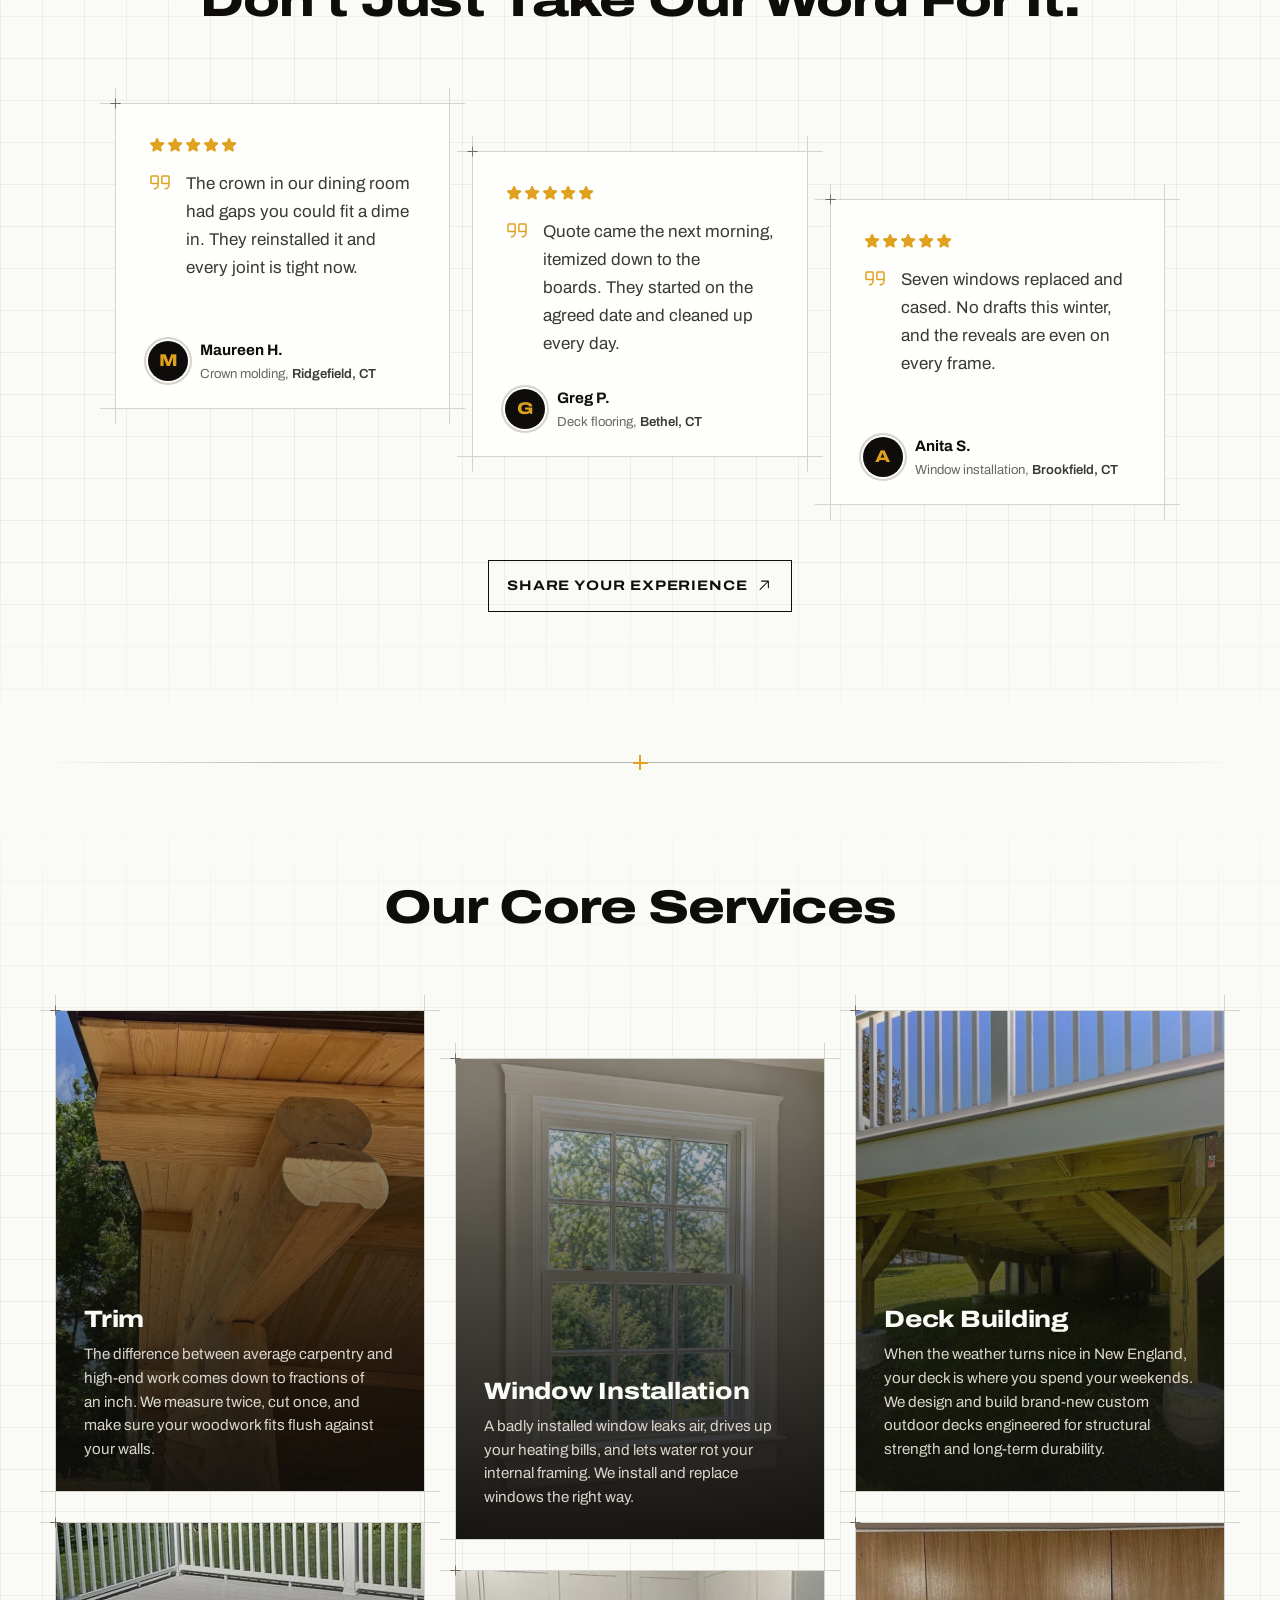
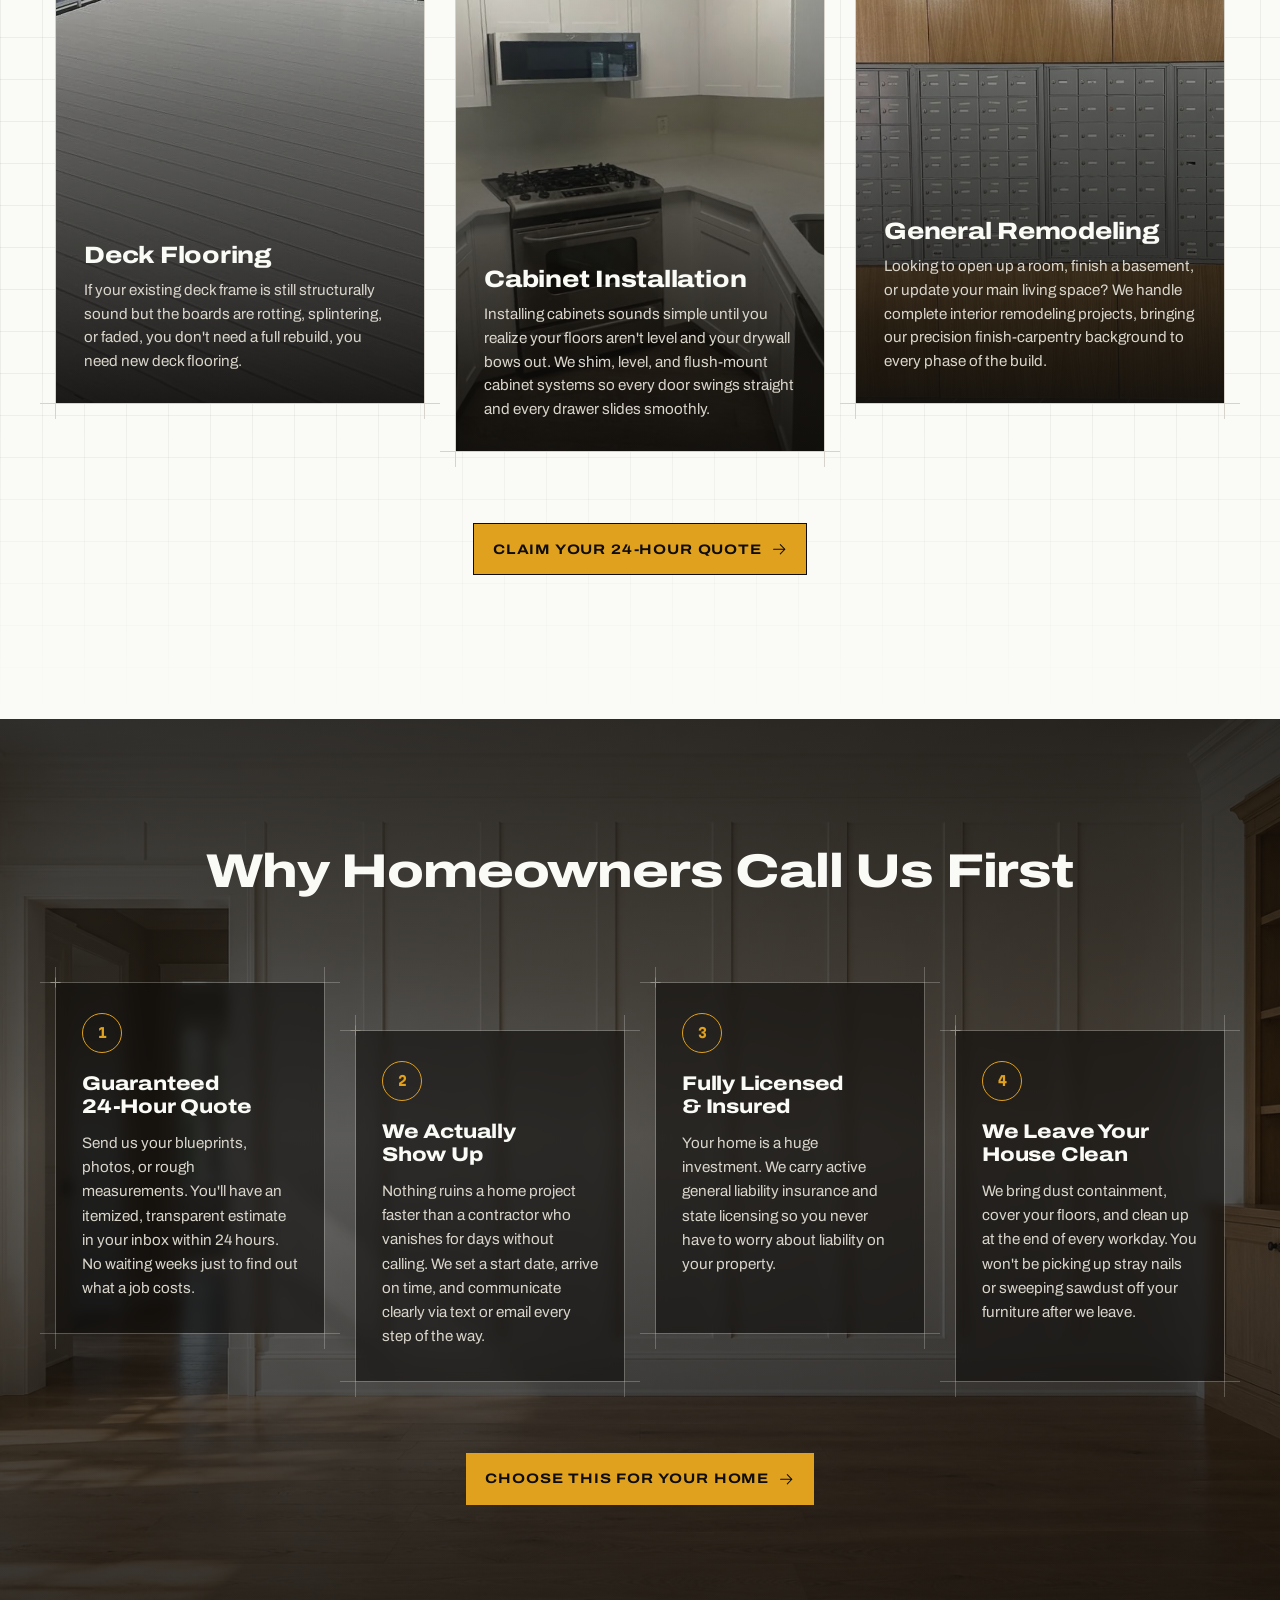
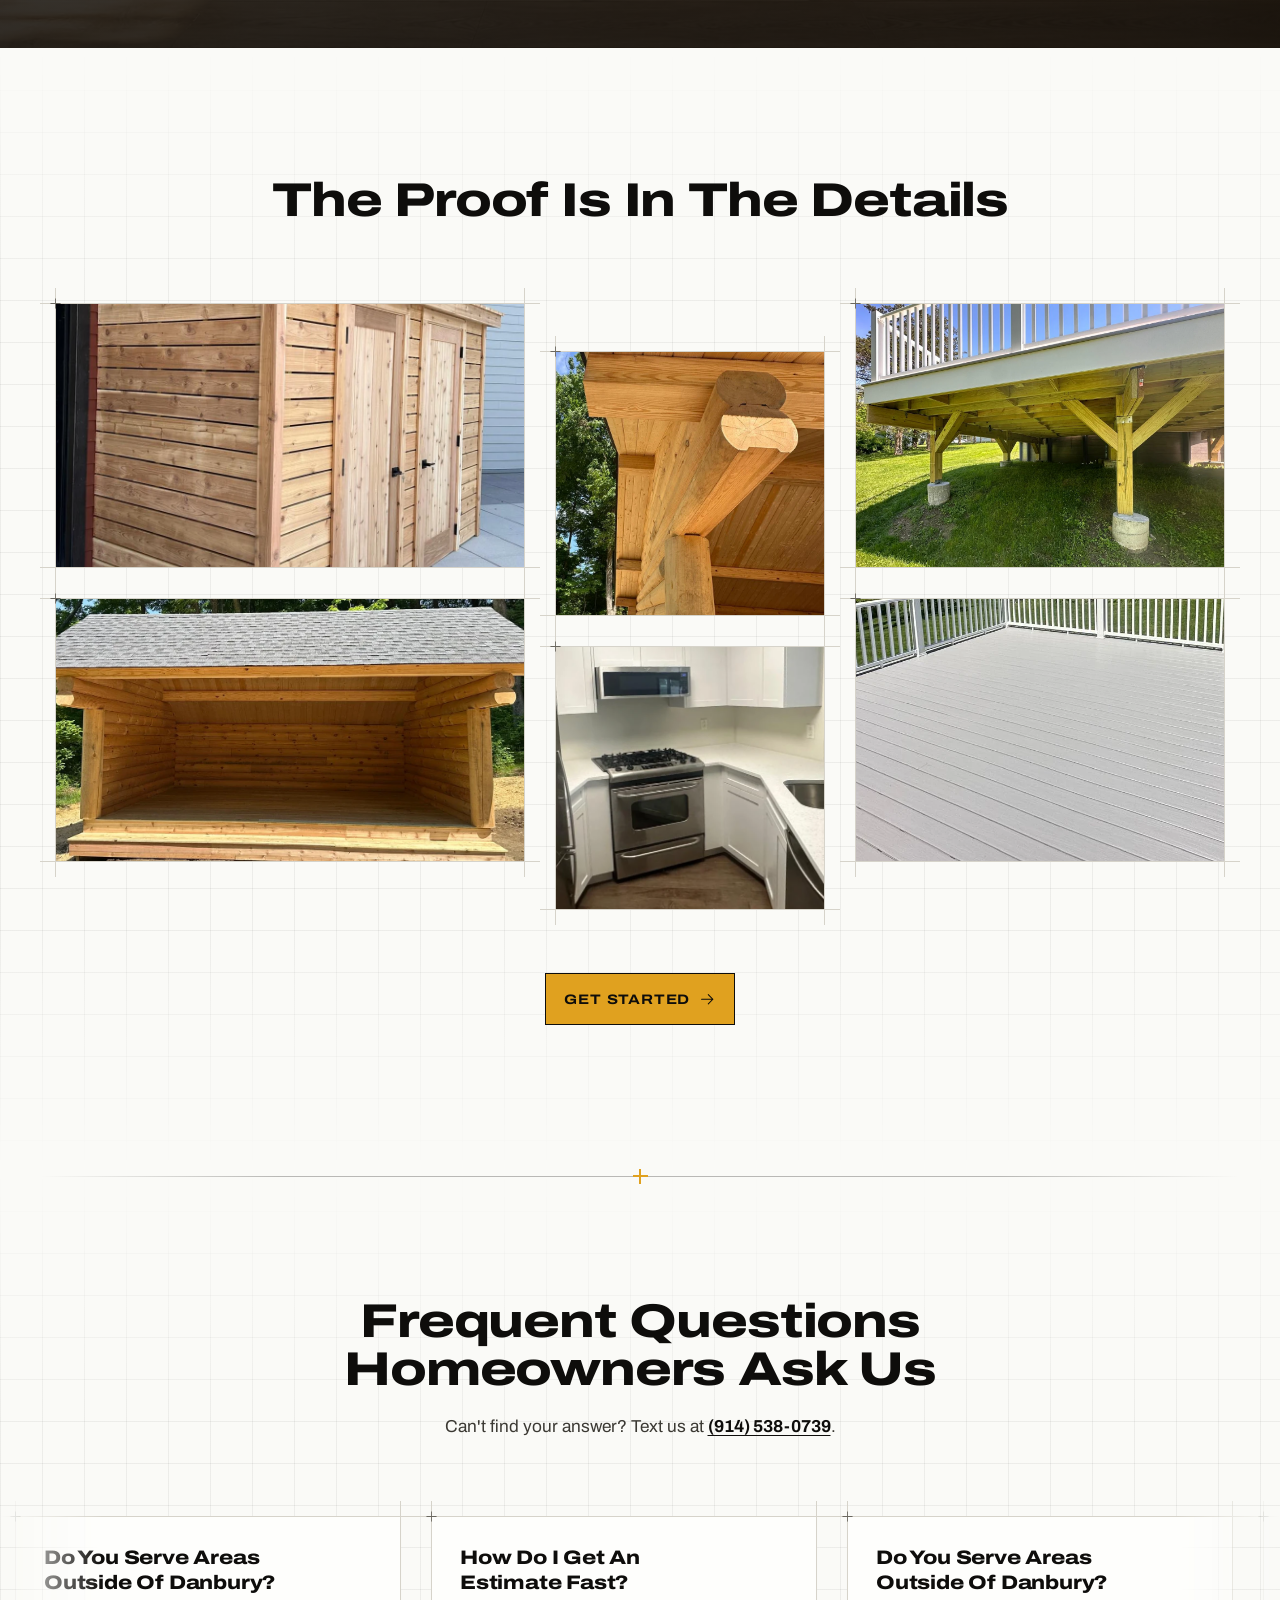
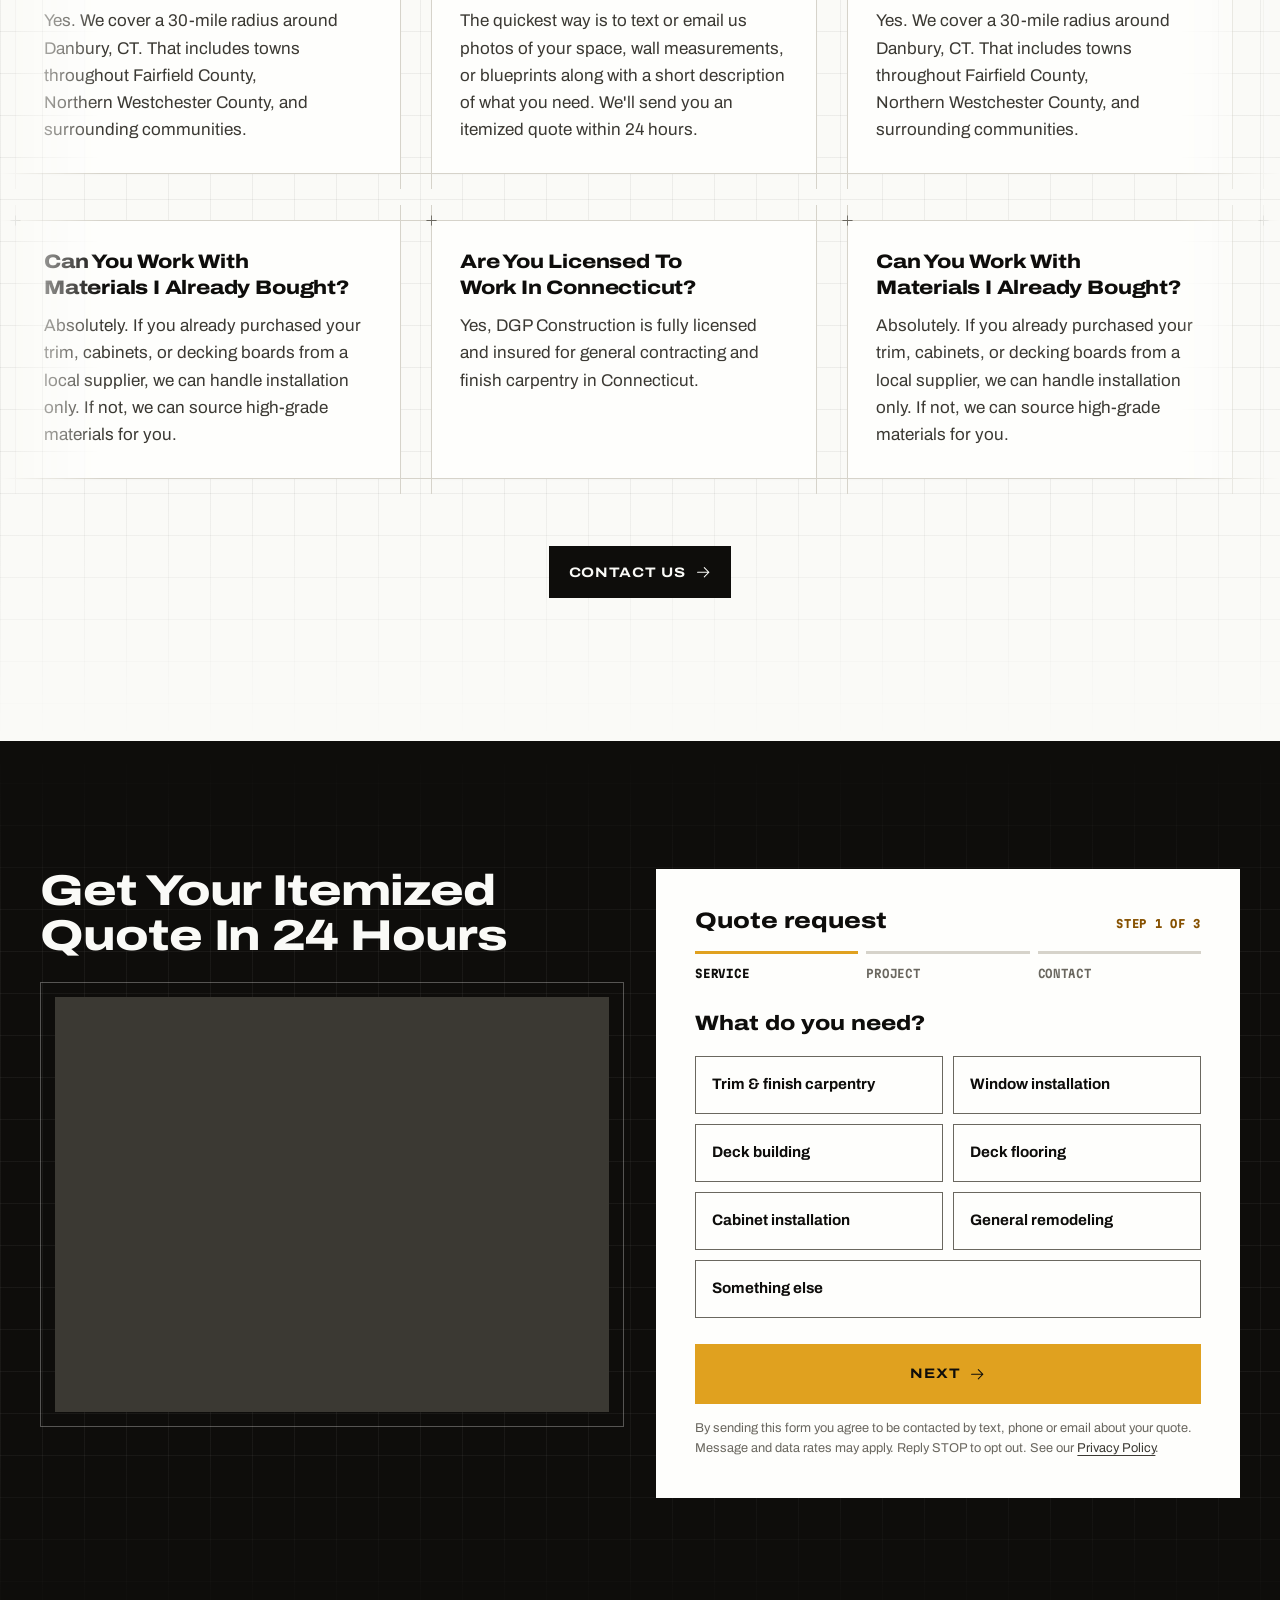
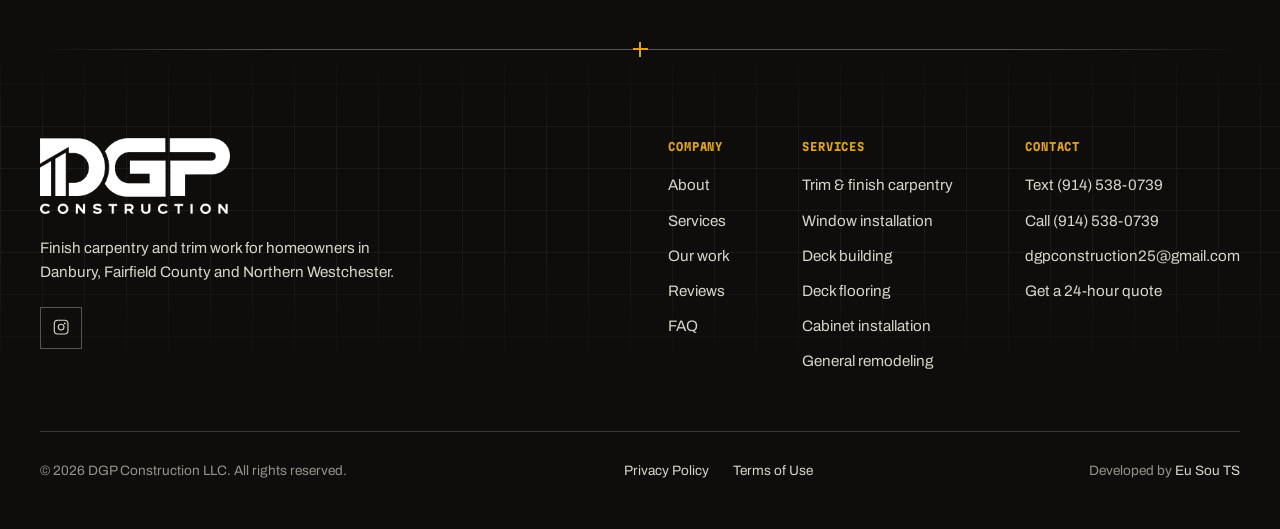
==== commit 59263af4: "Thanksgiving hero banner with live headline, sub and CTA Seasonal hero in its own holiday.css so it " ====
--- a/index.html
+++ b/index.html
@@ -26,8 +26,10 @@
   <meta name="twitter:image" content="https://dgpconstructionusa.com/assets/img/og-image.jpg">
 
   <link rel="preload" href="assets/fonts/archivo-latin.woff2" as="font" type="font/woff2" crossorigin>
-  <link rel="preload" href="assets/img/dgp-timber-pavilion.webp" as="image" fetchpriority="high">
+  <link rel="preload" as="image" href="assets/img/holiday/thanksgiving-mobile.webp" media="(max-width: 1023px)">
+  <link rel="preload" as="image" href="assets/img/holiday/thanksgiving-desktop.webp" media="(min-width: 1024px)">
   <link rel="stylesheet" href="assets/css/style.css">
+  <link rel="stylesheet" href="assets/css/holiday.css?v=20261123">
   <script>
     (function (d) {
       if (window.matchMedia && !matchMedia("(prefers-reduced-motion: reduce)").matches) d.classList.add("js-draft");
@@ -87,23 +89,16 @@
   <main id="main">
 
     <!-- ============ HERO ============ -->
-    <section class="hero" id="hero" aria-labelledby="hero-title">
-      <div class="hero-bg" aria-hidden="true">
-        <!-- Selected photograph from the client-provided Google Drive; see docs/images/SELECTION.json. -->
-        <img src="assets/img/dgp-timber-pavilion.webp" alt="" width="1365" height="635" fetchpriority="high">
-      </div>
-      <div class="wrap hero-inner">
-        <h1 id="hero-title"><span class="h1-main">Custom finish carpentry &amp; trim work</span> <span class="h1-accent">in Danbury, CT</span></h1>
-        <p class="lede">Fully licensed, insured, and on-schedule professional millwork, custom trim installation, and interior carpentry services.</p>
-        <ul class="hero-proof" aria-label="What you get">
-          <li>Licensed &amp; insured</li>
-          <li>24-hour quote</li>
-          <li>Danbury + 30 miles</li>
-        </ul>
-        <div class="hero-actions">
-          <a class="btn btn-gold btn-hero" href="#quote"><span>Get your 24-hour quote</span><span class="btn-ico" aria-hidden="true"><svg class="ico"><use href="#i-arrow-right"/></svg></span></a>
-          <a class="btn btn-ghost" href="sms:+19145380739"><svg class="ico" aria-hidden="true"><use href="#i-chat-text"/></svg>Text (914) 538-0739</a>
-        </div>
+    <!-- Thanksgiving banner (seasonal) -->
+    <section class="hero hero--holiday" id="hero" aria-labelledby="hero-title">
+      <picture class="holiday-bg">
+        <source media="(min-width: 1024px)" srcset="assets/img/holiday/thanksgiving-desktop.webp" width="1920" height="800">
+        <img src="assets/img/holiday/thanksgiving-mobile.webp" alt="" width="1080" height="2850" fetchpriority="high">
+      </picture>
+      <div class="holiday-copy">
+        <h1 id="hero-title" class="holiday-title"><span class="tl">Trim Worth A</span> <span class="tl">Second Look</span></h1>
+        <p class="holiday-sub">No gaps, no caulk, just gratitude: thank you, Danbury, for a great year; your winter trim quote arrives within 24 hours.</p>
+        <a class="btn btn-gold btn-hero" href="#quote"><span>Quote My Winter Trim</span><span class="btn-ico" aria-hidden="true"><svg class="ico"><use href="#i-arrow-right"/></svg></span></a>
       </div>
     </section>
 
@@ -577,7 +572,7 @@
               <div class="field">
                 <label for="f-phone">Mobile phone</label>
                 <input id="f-phone" name="phone" type="tel" autocomplete="tel" inputmode="tel" placeholder="(203) 555-0123" required aria-describedby="f-phone-err">
-                <p class="err" id="f-phone-err">Enter a phone number we can text.</p>
+                <p class="err" id="f-phone-err">Enter a 10-digit US phone number we can text.</p>
               </div>
               <div class="field">
                 <label for="f-email">Email</label>
--- a/assets/css/style.css
+++ b/assets/css/style.css
@@ -474,6 +474,9 @@
 .form-nav .btn { min-height: 60px; }
 .form-nav .btn-gold { flex: 1; }
 .form-nav .btn[hidden] { display: none; }
+/* the form is a light card inside the dark section: keep Back in ink */
+.sheet-dark .quote-form .btn-line { --b: var(--ink); color: var(--ink); }
+.sheet-dark .quote-form .btn-line:hover { background: var(--ink); color: var(--paper); }
 .form-fine { margin: 14px 0 0; font-size: .8rem; color: var(--ink-3); }
 
 .form-done { position: absolute; inset: 0; background: var(--white); display: flex; flex-direction: column; justify-content: center; align-items: flex-start; gap: 6px; padding: clamp(22px, 4vw, 56px); }
@@ -667,3 +670,38 @@
 .form-error { margin: 14px 0 0; padding: 12px 14px; border: 1.5px solid var(--error); color: var(--error); font-size: .9rem; font-weight: 600; line-height: 1.45; }
 .form-error[hidden] { display: none; }
 .form-error a { color: var(--error); }
+
+/* ---------- contact card (/redirect) ---------- */
+.card-page { min-height: 100dvh; background-color: var(--ink); color: var(--paper); }
+.card-bg { position: fixed; inset: 0; z-index: 0; }
+.card-bg img { width: 100%; height: 100%; object-fit: cover; }
+.card-bg::after { content: ""; position: absolute; inset: 0; background: linear-gradient(180deg, rgba(14, 13, 11, .78) 0%, rgba(14, 13, 11, .86) 50%, rgba(14, 13, 11, .94) 100%); }
+.vcard { position: relative; z-index: 1; min-height: 100dvh; display: grid; place-content: center; justify-items: center; gap: 20px; padding: clamp(24px, 6vh, 48px) 20px 32px; }
+.vcard-sheet { position: relative; width: min(440px, calc(100vw - 40px)); padding: 32px 24px 24px; background: rgba(14, 13, 11, .72); backdrop-filter: blur(8px); }
+.vcard-sheet .t-v, .vcard-sheet .t-h { background: rgba(250, 250, 247, .24); }
+.vcard-sheet .t-decor { fill: var(--paper-3); }
+.vcard-head { text-align: center; margin-bottom: 24px; }
+.vcard-logo { width: 200px; margin: 4px auto 0; }
+.vcard-head h1 { font-size: 1.35rem; font-stretch: 118%; line-height: 1.15; color: var(--paper); }
+.vcard-head p { margin: 10px 0 0; font-size: .92rem; line-height: 1.5; color: var(--paper-2); }
+.vcard-links { display: grid; gap: 10px; }
+.vlink { display: flex; align-items: center; gap: 14px; min-height: 64px; padding: 10px 14px; border: 1px solid rgba(250, 250, 247, .22); color: var(--paper); text-decoration: none; transition: border-color .2s, background-color .2s; }
+.vlink:hover { border-color: var(--gold); background: rgba(224, 161, 31, .08); }
+.vlink:active { transform: translateY(1px); }
+.vlink > .ico { margin-left: auto; color: var(--paper-3); transition: transform .3s var(--ease-out), color .2s; }
+.vlink:hover > .ico { transform: translateX(3px); color: var(--gold); }
+.vlink-ico { display: grid; place-items: center; flex: none; width: 40px; height: 40px; border: 1px solid rgba(250, 250, 247, .22); color: var(--gold); }
+.vlink-ico .ico { width: 20px; height: 20px; }
+.vlink-text { display: grid; min-width: 0; }
+.vlink-text strong { font-weight: 700; font-stretch: 112%; font-size: 1rem; line-height: 1.2; }
+.vlink-text span { font-size: .85rem; color: var(--paper-2); overflow-wrap: anywhere; }
+.vlink-primary { background: var(--gold); border-color: var(--gold); color: var(--ink); }
+.vlink-primary:hover { background: var(--gold-hi); border-color: var(--gold-hi); }
+.vlink-primary .vlink-ico { border-color: rgba(14, 13, 11, .35); color: var(--ink); }
+.vlink-primary .vlink-text span { color: var(--ink-2); }
+.vlink-primary > .ico, .vlink-primary:hover > .ico { color: var(--ink); }
+.vcard-save { display: flex; align-items: center; justify-content: center; gap: 10px; min-height: 52px; margin-top: 16px; border: 1px dashed rgba(250, 250, 247, .4); color: var(--paper); text-decoration: none; font-weight: 700; font-stretch: 112%; text-transform: uppercase; letter-spacing: .06em; font-size: .8rem; transition: border-color .2s, color .2s; }
+.vcard-save:hover { border-color: var(--gold); color: var(--gold); }
+.vcard-foot { margin: 0; font-size: .8rem; color: var(--paper-3); }
+.card-page :focus-visible { outline-color: var(--gold); }
+@media (max-width: 400px) { .vlink > .ico { display: none; } }
--- a/assets/css/holiday.css
+++ b/assets/css/holiday.css
@@ -0,0 +1,28 @@
+/* Thanksgiving hero (seasonal). Remove this file, its <link> and the .hero--holiday markup to restore the regular hero. */
+section.hero--holiday {
+  --art: 77vw; /* height of the artwork at the bottom of the phone banner */
+  position: relative; isolation: isolate; overflow: hidden;
+  display: block; min-height: 0; height: auto; margin: 0;
+  background: #2A2723; color: #fff;
+  padding: 96px 20px calc(var(--art) + 20px);
+  text-align: center;
+}
+section.hero--holiday::before, section.hero--holiday::after { content: none; display: none; }
+.hero--holiday .holiday-bg img { position: absolute; left: 0; bottom: 0; z-index: -1; display: block; width: 100%; height: auto; max-width: none; }
+.hero--holiday .holiday-copy { position: relative; display: grid; justify-items: center; gap: 18px; max-width: 520px; margin: 0 auto; padding: 0; text-align: center; }
+.hero--holiday .holiday-title { margin: 0; max-width: none; font-family: var(--f-text); font-weight: 800; text-transform: none; font-stretch: 125%; font-variation-settings: "wdth" 125; font-size: clamp(2rem, 1rem + 4.6vw, 3rem); line-height: 1.04; letter-spacing: -.01em; color: #fff; text-wrap: balance; }
+.hero--holiday .holiday-sub { margin: 0; max-width: 38ch; font-family: var(--f-text); font-weight: 400; font-size: 1rem; line-height: 1.5; color: rgba(255,255,255,.88); text-wrap: balance; }
+
+@media (min-width: 1024px) {
+  /* the whole banner fits the first screen */
+  section.hero--holiday { display: grid; grid-template-columns: 1fr; align-items: center; justify-items: start; place-content: center start; height: min(41.667vw, 100svh); min-height: 0; padding: 86px 6vw 0; text-align: left; }
+  .hero--holiday .holiday-bg img { inset: 0; height: 100%; object-fit: cover; object-position: 50% 100%; }
+  .hero--holiday .holiday-copy { justify-items: start; gap: clamp(14px, 1.3vw, 24px); margin: 0; max-width: 42vw; text-align: left; }
+  /* two lines for the headline, two for the sub */
+  .hero--holiday .holiday-title { font-size: 3.6vw; }
+  .hero--holiday .holiday-title .tl { display: block; white-space: nowrap; }
+  .hero--holiday .holiday-sub { font-size: clamp(.9rem, 1.1vw, 1.4rem); max-width: 33vw; text-wrap: balance; }
+}
+@media (min-width: 1024px) and (max-width: 1279px) {
+  .hero--holiday .holiday-sub { font-size: .8rem; max-width: 40vw; }
+}
